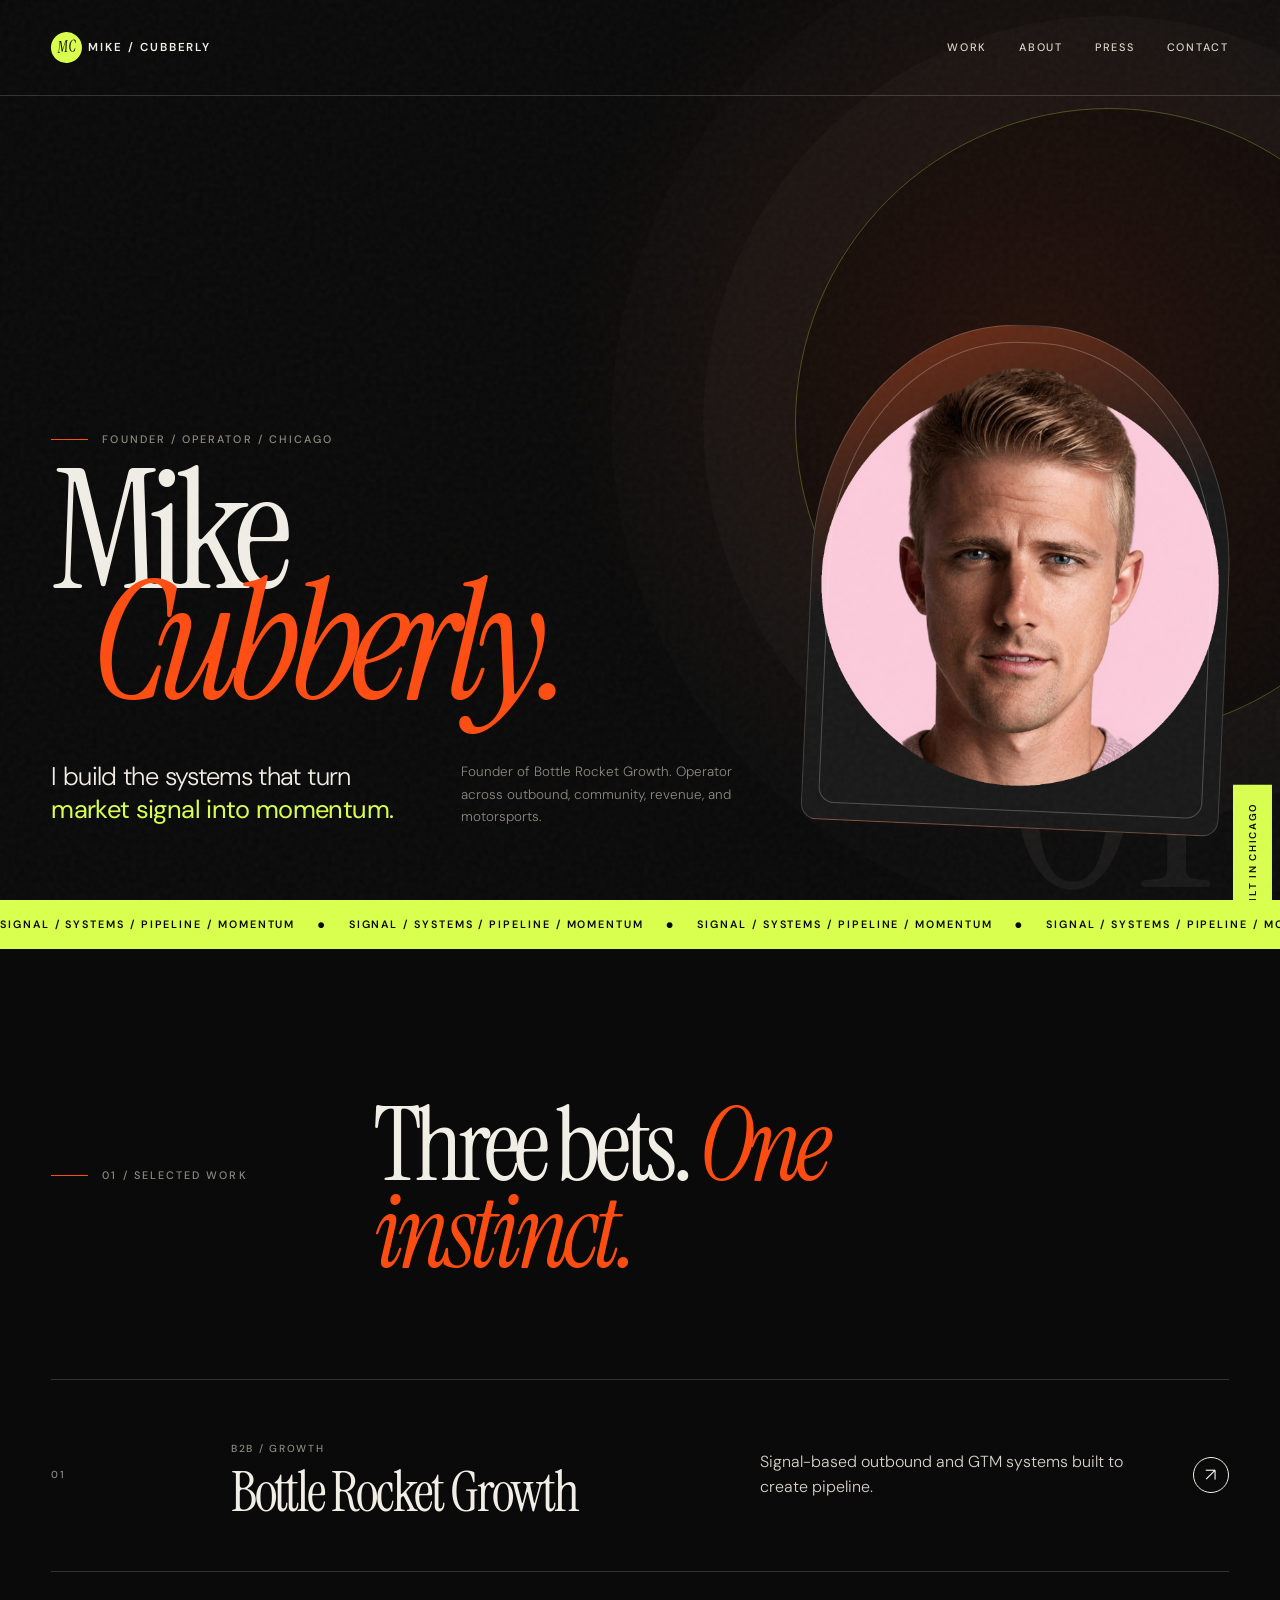
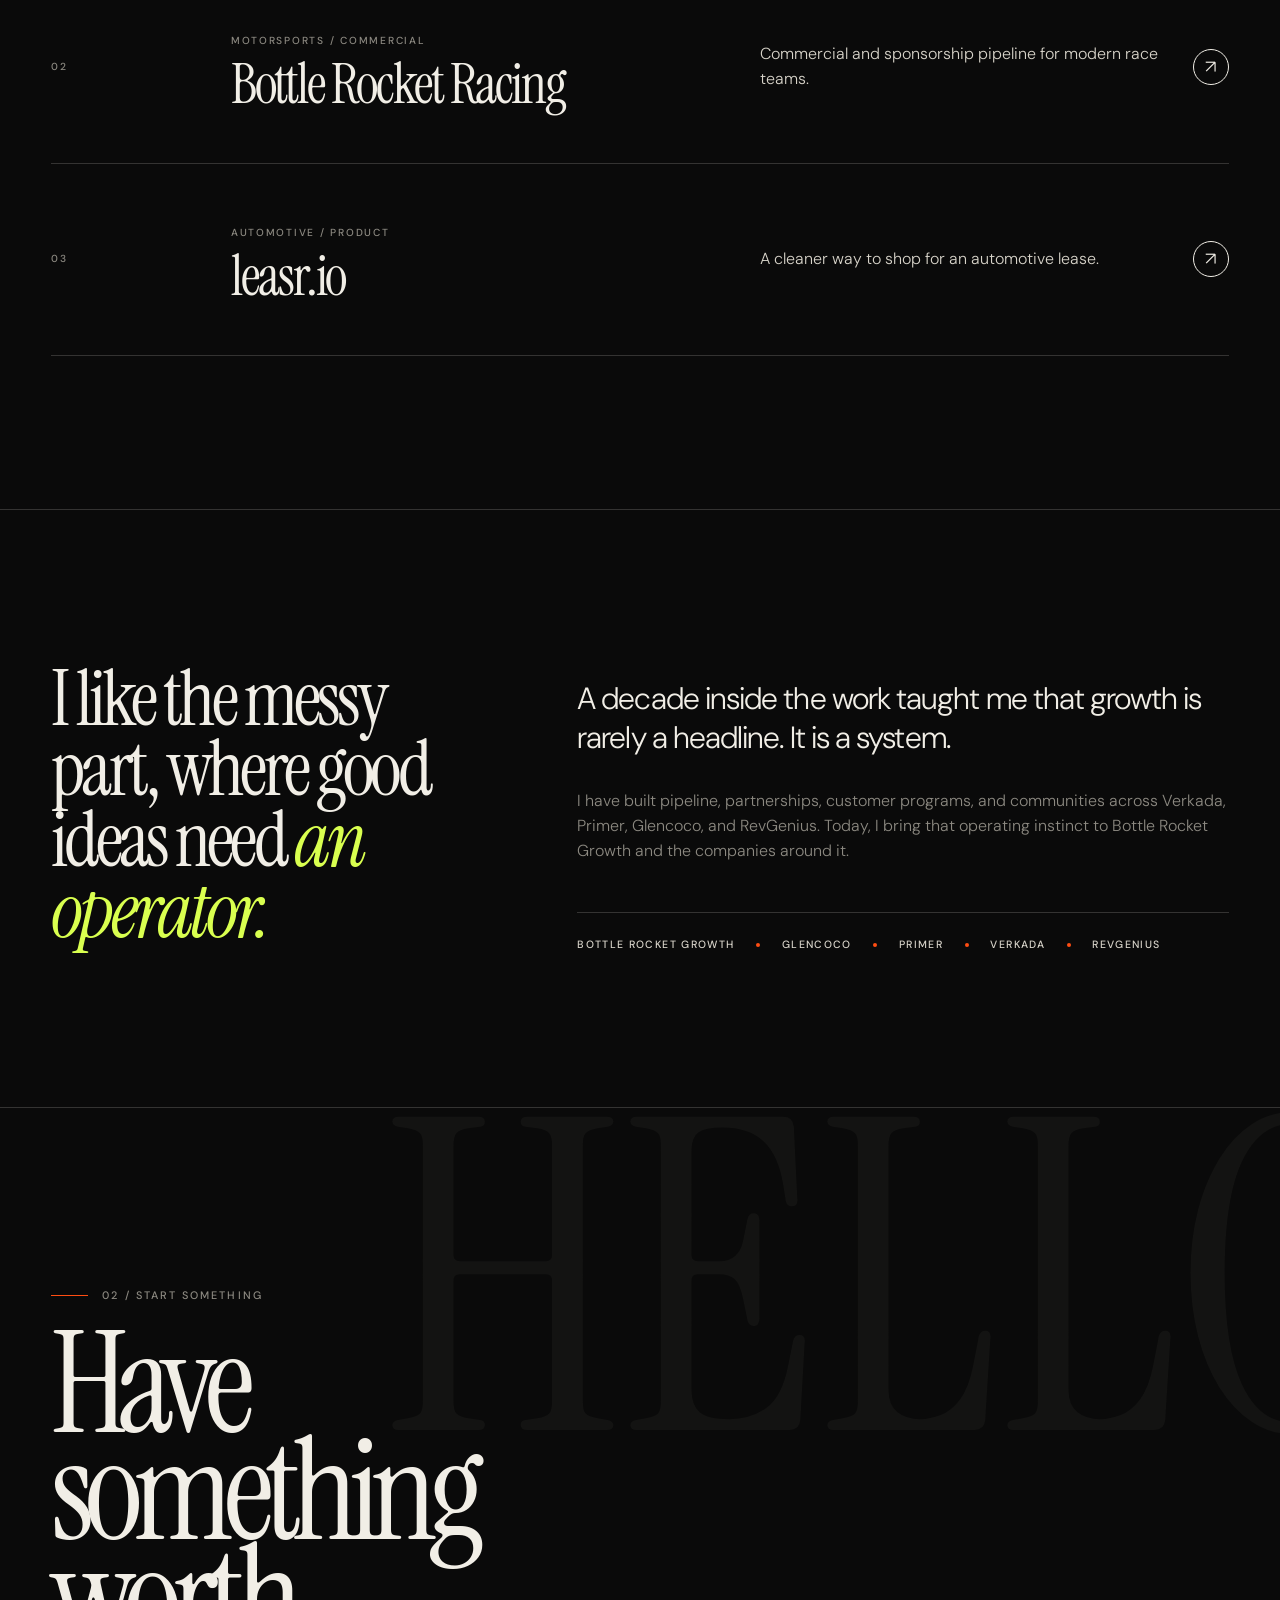
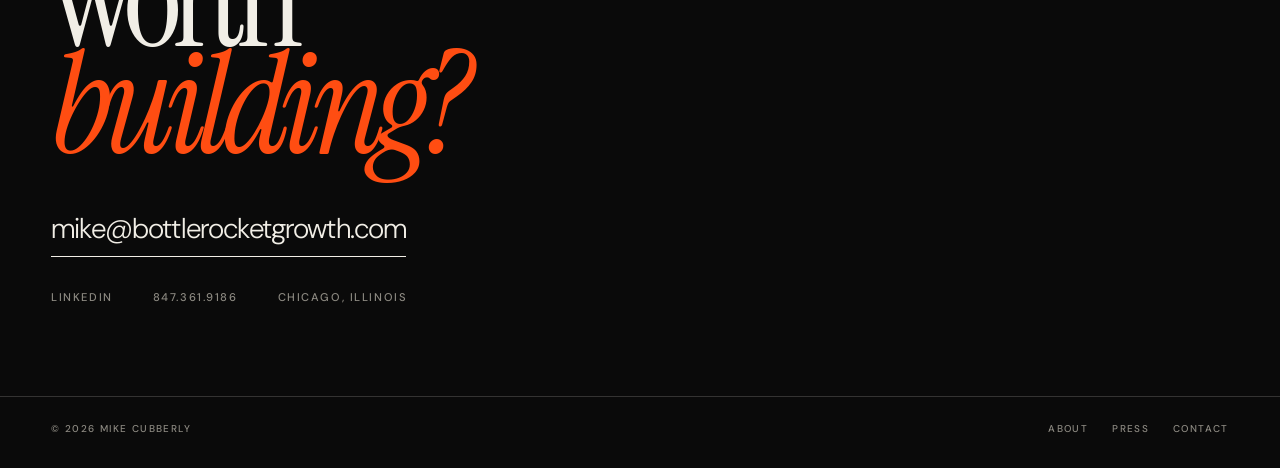
==== index.html @ c1755f26 "Use preferred cleaned headshot preview" ====
<!DOCTYPE html>
<html lang="en-US">
<head>
  <meta charset="UTF-8">
  <meta name="viewport" content="width=device-width, initial-scale=1.0">
  <title>Mike Cubberly | Founder, Operator, GTM Builder</title>
  <meta name="description" content="Mike Cubberly is a Chicago-based founder and GTM operator building Bottle Rocket Growth, Bottle Rocket Racing, and the systems that turn market signal into momentum.">
  <meta name="author" content="Mike Cubberly">
  <meta name="robots" content="index, follow, max-image-preview:large">
  <meta name="theme-color" content="#0a0a0a">
  <link rel="canonical" href="https://mikecubberly.com/">
  <meta property="og:type" content="profile">
  <meta property="og:url" content="https://mikecubberly.com/">
  <meta property="og:title" content="Mike Cubberly | Founder, Operator, GTM Builder">
  <meta property="og:description" content="I build the systems that turn market signal into momentum.">
  <meta property="og:image" content="https://mikecubberly.com/mike-cubberly-clean.png?v=3">
  <meta property="og:site_name" content="Mike Cubberly">
  <meta name="twitter:card" content="summary_large_image">
  <meta name="twitter:title" content="Mike Cubberly | Founder, Operator, GTM Builder">
  <meta name="twitter:description" content="I build the systems that turn market signal into momentum.">
  <meta name="twitter:image" content="https://mikecubberly.com/mike-cubberly-clean.png?v=3">
  <link rel="stylesheet" href="/styles.css?v=2">
  <script type="application/ld+json">
  {
    "@context": "https://schema.org",
    "@graph": [
      {
        "@type": "Person",
        "@id": "https://mikecubberly.com/#person",
        "name": "Mike Cubberly",
        "url": "https://mikecubberly.com/",
        "image": "https://mikecubberly.com/mike-cubberly-clean.png?v=3",
        "jobTitle": "Founder and GTM Operator",
        "description": "Chicago-based founder and GTM operator building outbound systems, revenue infrastructure, and companies.",
        "worksFor": [
          {"@type": "Organization", "name": "Bottle Rocket Growth", "url": "https://bottlerocketgrowth.com/"},
          {"@type": "Organization", "name": "Bottle Rocket Racing", "url": "https://bottlerocketracing.com/"}
        ],
        "alumniOf": [
          {"@type": "Organization", "name": "Verkada"},
          {"@type": "Organization", "name": "Primer"},
          {"@type": "Organization", "name": "Glencoco"}
        ],
        "address": {"@type": "PostalAddress", "addressLocality": "Chicago", "addressRegion": "IL", "addressCountry": "US"},
        "email": "mike@bottlerocketgrowth.com",
        "telephone": "+1-847-361-9186",
        "sameAs": [
          "https://www.linkedin.com/in/mikecubberly",
          "https://bottlerocketgrowth.com/",
          "https://bottlerocketracing.com/",
          "https://leasr.io/"
        ]
      },
      {
        "@type": "WebSite",
        "@id": "https://mikecubberly.com/#website",
        "url": "https://mikecubberly.com/",
        "name": "Mike Cubberly",
        "publisher": {"@id": "https://mikecubberly.com/#person"},
        "inLanguage": "en-US"
      }
    ]
  }
  </script>
</head>
<body>
  <header class="site-header">
    <a class="wordmark" href="/" aria-label="Mike Cubberly, home">
      <span class="wordmark-mark">MC</span>
      <span class="wordmark-text">Mike / Cubberly</span>
    </a>
    <nav class="site-nav" aria-label="Main navigation">
      <a href="#work">Work</a>
      <a href="/about.html">About</a>
      <a class="nav-press" href="/press.html">Press</a>
      <a href="#contact">Contact</a>
    </nav>
  </header>

  <main>
    <section class="hero" aria-labelledby="hero-title">
      <div class="hero-copy">
        <p class="hero-kicker">Founder / Operator / Chicago</p>
        <h1 id="hero-title">
          <span>Mike</span>
          <span class="hero-last">Cubberly.</span>
        </h1>
        <div class="hero-deck">
          <p class="hero-statement">I build the systems that turn <strong>market signal into momentum.</strong></p>
          <p class="hero-note">Founder of Bottle Rocket Growth. Operator across outbound, community, revenue, and motorsports.</p>
        </div>
      </div>

      <div class="hero-visual" role="img" aria-label="Portrait of Mike Cubberly">
        <div class="portrait-frame">
          <img src="/mike-cubberly-clean.png?v=3" alt="Mike Cubberly" width="1254" height="1254">
        </div>
        <p class="portrait-caption">Built in Chicago</p>
        <span class="hero-index" aria-hidden="true">01</span>
      </div>
    </section>

    <div class="ticker" aria-hidden="true">
      <div class="ticker-track">
        <span>Signal / Systems / Pipeline / Momentum</span>
        <span>Signal / Systems / Pipeline / Momentum</span>
        <span>Signal / Systems / Pipeline / Momentum</span>
        <span>Signal / Systems / Pipeline / Momentum</span>
      </div>
    </div>

    <section class="section" id="work" aria-labelledby="work-title">
      <div class="shell">
        <div class="section-heading" data-reveal>
          <p class="section-kicker">01 / Selected work</p>
          <h2 id="work-title">Three bets. <em>One instinct.</em></h2>
        </div>

        <div class="project-list">
          <a class="project" href="https://bottlerocketgrowth.com" target="_blank" rel="noopener" data-reveal>
            <span class="project-number">01</span>
            <div>
              <p class="project-tag">B2B / Growth</p>
              <h3 class="project-name">Bottle Rocket Growth</h3>
            </div>
            <p class="project-description">Signal-based outbound and GTM systems built to create pipeline.</p>
            <span class="project-arrow" aria-hidden="true">↗</span>
          </a>

          <a class="project" href="https://bottlerocketracing.com" target="_blank" rel="noopener" data-reveal>
            <span class="project-number">02</span>
            <div>
              <p class="project-tag">Motorsports / Commercial</p>
              <h3 class="project-name">Bottle Rocket Racing</h3>
            </div>
            <p class="project-description">Commercial and sponsorship pipeline for modern race teams.</p>
            <span class="project-arrow" aria-hidden="true">↗</span>
          </a>

          <a class="project" href="https://leasr.io" target="_blank" rel="noopener" data-reveal>
            <span class="project-number">03</span>
            <div>
              <p class="project-tag">Automotive / Product</p>
              <h3 class="project-name">leasr.io</h3>
            </div>
            <p class="project-description">A cleaner way to shop for an automotive lease.</p>
            <span class="project-arrow" aria-hidden="true">↗</span>
          </a>
        </div>
      </div>
    </section>

    <section class="section" aria-labelledby="about-title">
      <div class="shell about-grid">
        <h2 class="about-quote" id="about-title" data-reveal>I like the messy part, where good ideas need <em>an operator.</em></h2>
        <div class="about-copy" data-reveal>
          <p class="lead">A decade inside the work taught me that growth is rarely a headline. It is a system.</p>
          <p>I have built pipeline, partnerships, customer programs, and communities across Verkada, Primer, Glencoco, and RevGenius. Today, I bring that operating instinct to Bottle Rocket Growth and the companies around it.</p>
          <ul class="career-line">
            <li>Bottle Rocket Growth</li>
            <li>Glencoco</li>
            <li>Primer</li>
            <li>Verkada</li>
            <li>RevGenius</li>
          </ul>
        </div>
      </div>
    </section>

    <section class="contact-section" id="contact" aria-labelledby="contact-title">
      <div class="shell" data-reveal>
        <p class="section-kicker">02 / Start something</p>
        <h2 class="contact-heading" id="contact-title">Have something worth <em>building?</em></h2>
        <a class="contact-email" href="mailto:mike@bottlerocketgrowth.com">mike@bottlerocketgrowth.com</a>
        <div class="contact-links">
          <a href="https://www.linkedin.com/in/mikecubberly" target="_blank" rel="me noopener">LinkedIn</a>
          <a href="tel:8473619186">847.361.9186</a>
          <span>Chicago, Illinois</span>
        </div>
      </div>
    </section>
  </main>

  <footer class="site-footer">
    <span>© <span data-year>2026</span> Mike Cubberly</span>
    <div class="footer-links">
      <a href="/about.html">About</a>
      <a href="/press.html">Press</a>
      <a href="/contact.html">Contact</a>
    </div>
  </footer>

  <script src="/site.js" defer></script>
</body>
</html>
---- styles.css ----
@import url('https://fonts.googleapis.com/css2?family=DM+Sans:opsz,wght@9..40,300;9..40,400;9..40,500;9..40,600&family=Instrument+Serif:ital@0;1&display=swap');

:root {
  --ink: #0a0a0a;
  --paper: #f1eee6;
  --paper-soft: #d8d4ca;
  --muted: #8c8981;
  --line: rgba(241, 238, 230, 0.18);
  --flare: #ff4d12;
  --acid: #d9ff4f;
  --serif: "Instrument Serif", Georgia, serif;
  --sans: "DM Sans", Arial, sans-serif;
  --gutter: clamp(1.25rem, 4vw, 4.75rem);
  --ease: cubic-bezier(0.2, 0.8, 0.2, 1);
}

* {
  box-sizing: border-box;
}

html {
  scroll-behavior: smooth;
  background: var(--ink);
}

body {
  margin: 0;
  min-width: 320px;
  overflow-x: hidden;
  color: var(--paper);
  background:
    radial-gradient(circle at 82% 10%, rgba(255, 77, 18, 0.11), transparent 31rem),
    var(--ink);
  font-family: var(--sans);
  font-size: 16px;
  font-weight: 300;
  line-height: 1.55;
  text-rendering: optimizeLegibility;
}

body::before {
  position: fixed;
  inset: 0;
  z-index: 10;
  pointer-events: none;
  content: "";
  opacity: 0.045;
  background-image: url("data:image/svg+xml,%3Csvg viewBox='0 0 180 180' xmlns='http://www.w3.org/2000/svg'%3E%3Cfilter id='n'%3E%3CfeTurbulence type='fractalNoise' baseFrequency='.9' numOctaves='4' stitchTiles='stitch'/%3E%3C/filter%3E%3Crect width='100%25' height='100%25' filter='url(%23n)' opacity='.85'/%3E%3C/svg%3E");
}

::selection {
  color: var(--ink);
  background: var(--acid);
}

a {
  color: inherit;
  text-decoration: none;
}

button,
a {
  -webkit-tap-highlight-color: transparent;
}

:focus-visible {
  outline: 2px solid var(--acid);
  outline-offset: 5px;
}

img {
  display: block;
  max-width: 100%;
}

.shell {
  width: min(100%, 1600px);
  margin: 0 auto;
  padding-inline: var(--gutter);
}

.site-header {
  position: absolute;
  top: 0;
  right: 0;
  left: 0;
  z-index: 20;
  display: flex;
  align-items: center;
  justify-content: space-between;
  min-height: 6rem;
  padding: 0 var(--gutter);
  border-bottom: 1px solid var(--line);
}

.wordmark {
  display: inline-flex;
  gap: 0.35rem;
  align-items: center;
  font-size: 0.72rem;
  font-weight: 600;
  letter-spacing: 0.17em;
  text-transform: uppercase;
}

.wordmark-mark {
  display: grid;
  width: 1.95rem;
  height: 1.95rem;
  place-items: center;
  color: var(--ink);
  background: var(--acid);
  border-radius: 50%;
  font-family: var(--serif);
  font-size: 1rem;
  font-style: italic;
  font-weight: 400;
  letter-spacing: -0.03em;
  text-transform: none;
  transform: rotate(-8deg);
}

.site-nav {
  display: flex;
  gap: clamp(1rem, 2.5vw, 2.75rem);
  align-items: center;
  font-size: 0.68rem;
  font-weight: 500;
  letter-spacing: 0.16em;
  text-transform: uppercase;
}

.site-nav a {
  position: relative;
  padding-block: 0.65rem;
  color: var(--paper-soft);
  transition: color 220ms ease;
}

.site-nav a::after {
  position: absolute;
  right: 0;
  bottom: 0.42rem;
  left: 0;
  height: 1px;
  content: "";
  background: var(--acid);
  transform: scaleX(0);
  transform-origin: right;
  transition: transform 240ms var(--ease);
}

.site-nav a:hover,
.site-nav a[aria-current="page"] {
  color: var(--paper);
}

.site-nav a:hover::after,
.site-nav a[aria-current="page"]::after {
  transform: scaleX(1);
  transform-origin: left;
}

.hero {
  position: relative;
  display: grid;
  min-height: 100svh;
  padding: clamp(9rem, 15vh, 12rem) var(--gutter) clamp(3rem, 8vh, 6rem);
  overflow: hidden;
  grid-template-columns: minmax(0, 1.25fr) minmax(18rem, 0.75fr);
  gap: clamp(2rem, 5vw, 7rem);
  align-items: end;
}

.hero::after {
  position: absolute;
  top: 12%;
  right: -9rem;
  width: min(49vw, 46rem);
  aspect-ratio: 1;
  pointer-events: none;
  content: "";
  border: 1px solid rgba(217, 255, 79, 0.28);
  border-radius: 50%;
  box-shadow:
    0 0 0 5.75rem rgba(255, 255, 255, 0.018),
    0 0 0 11.5rem rgba(255, 255, 255, 0.012);
}

.hero-copy,
.hero-visual {
  position: relative;
  z-index: 2;
}

.hero-kicker,
.section-kicker,
.page-kicker {
  display: flex;
  gap: 0.9rem;
  align-items: center;
  margin: 0 0 1.7rem;
  color: var(--muted);
  font-size: 0.68rem;
  font-weight: 500;
  letter-spacing: 0.19em;
  text-transform: uppercase;
}

.hero-kicker::before,
.section-kicker::before,
.page-kicker::before {
  width: 2.3rem;
  height: 1px;
  content: "";
  background: var(--flare);
}

.hero h1 {
  max-width: 8ch;
  margin: 0;
  font-family: var(--serif);
  font-size: clamp(5.6rem, 13vw, 13.4rem);
  font-weight: 400;
  letter-spacing: -0.065em;
  line-height: 0.67;
}

.hero h1 span {
  display: block;
}

.hero h1 .hero-last {
  margin-left: 0.24em;
  color: var(--flare);
  font-style: italic;
}

.hero-deck {
  display: grid;
  max-width: 49rem;
  margin-top: clamp(3rem, 7vh, 5rem);
  grid-template-columns: minmax(13rem, 1fr) minmax(13rem, 0.8fr);
  gap: clamp(1.5rem, 4vw, 4rem);
  align-items: start;
}

.hero-statement {
  margin: 0;
  font-size: clamp(1.25rem, 2vw, 1.8rem);
  font-weight: 300;
  letter-spacing: -0.025em;
  line-height: 1.28;
}

.hero-statement strong {
  color: var(--acid);
  font-weight: 400;
}

.hero-note {
  margin: 0;
  color: var(--muted);
  font-size: 0.84rem;
  line-height: 1.65;
}

.hero-visual {
  display: flex;
  min-height: 30rem;
  align-items: center;
  justify-content: center;
}

.portrait-frame {
  position: relative;
  width: min(100%, 30rem);
  aspect-ratio: 0.83;
  overflow: hidden;
  background:
    linear-gradient(160deg, rgba(255, 77, 18, 0.42), transparent 45%),
    #191919;
  border: 1px solid var(--line);
  border-radius: 48% 48% 1rem 1rem;
  transform: rotate(2.5deg);
}

.portrait-frame::before {
  position: absolute;
  inset: 1rem;
  z-index: 2;
  pointer-events: none;
  content: "";
  border: 1px solid rgba(241, 238, 230, 0.25);
  border-radius: inherit;
}

.portrait-frame img {
  position: absolute;
  top: 13%;
  left: 50%;
  width: 91%;
  height: auto;
  filter: saturate(0.85) contrast(1.06);
  transform: translateX(-50%) rotate(-2.5deg) scale(1.15);
}

.portrait-caption {
  position: absolute;
  right: -2.7rem;
  bottom: 2.75rem;
  z-index: 4;
  display: flex;
  gap: 0.9rem;
  align-items: center;
  margin: 0;
  color: var(--ink);
  background: var(--acid);
  padding: 0.75rem 1.1rem;
  font-size: 0.62rem;
  font-weight: 600;
  letter-spacing: 0.17em;
  text-transform: uppercase;
  transform: rotate(-90deg);
  transform-origin: bottom right;
}

.portrait-caption::before {
  width: 1.8rem;
  height: 1px;
  content: "";
  background: var(--ink);
}

.hero-index {
  position: absolute;
  right: 1rem;
  bottom: -0.36em;
  z-index: -1;
  color: rgba(241, 238, 230, 0.055);
  font-family: var(--serif);
  font-size: clamp(9rem, 23vw, 23rem);
  line-height: 1;
}

.ticker {
  overflow: hidden;
  color: var(--ink);
  background: var(--acid);
  border-block: 1px solid var(--acid);
}

.ticker-track {
  display: flex;
  width: max-content;
  padding-block: 0.8rem;
  animation: ticker 25s linear infinite;
}

.ticker-track span {
  display: inline-flex;
  gap: 1.35rem;
  align-items: center;
  padding-right: 1.35rem;
  font-size: 0.67rem;
  font-weight: 600;
  letter-spacing: 0.18em;
  text-transform: uppercase;
}

.ticker-track span::after {
  content: "●";
  font-size: 0.85rem;
}

@keyframes ticker {
  to {
    transform: translateX(-50%);
  }
}

.section {
  position: relative;
  padding: clamp(6rem, 12vw, 12rem) 0;
  border-bottom: 1px solid var(--line);
}

.section-heading {
  display: grid;
  margin-bottom: clamp(4rem, 8vw, 8rem);
  grid-template-columns: minmax(9rem, 0.34fr) minmax(0, 1fr);
  gap: 2rem;
}

.section-heading h2 {
  max-width: 11ch;
  margin: 0;
  font-family: var(--serif);
  font-size: clamp(3.8rem, 8vw, 8.5rem);
  font-weight: 400;
  letter-spacing: -0.055em;
  line-height: 0.85;
}

.section-heading h2 em {
  color: var(--flare);
  font-weight: 400;
}

.project-list {
  border-top: 1px solid var(--line);
}

.project {
  position: relative;
  display: grid;
  padding: clamp(2.1rem, 4vw, 3.8rem) 0;
  overflow: hidden;
  border-bottom: 1px solid var(--line);
  grid-template-columns: minmax(4rem, 0.16fr) minmax(13rem, 0.52fr) minmax(12rem, 0.42fr) 2.25rem;
  gap: 1.5rem;
  align-items: center;
  transition: padding 320ms var(--ease), color 250ms ease;
}

.project::before {
  position: absolute;
  inset: 0;
  z-index: -1;
  content: "";
  background: var(--paper);
  transform: translateX(-101%);
  transition: transform 430ms var(--ease);
}

.project:hover {
  color: var(--ink);
  padding-inline: 1.4rem;
}

.project:hover::before {
  transform: translateX(0);
}

.project-number,
.project-tag {
  color: var(--muted);
  font-size: 0.64rem;
  font-weight: 500;
  letter-spacing: 0.17em;
  text-transform: uppercase;
}

.project-name {
  margin: 0;
  font-family: var(--serif);
  font-size: clamp(2rem, 4.3vw, 4.75rem);
  font-weight: 400;
  letter-spacing: -0.04em;
  line-height: 0.95;
}

.project-description {
  max-width: 27rem;
  margin: 0;
  color: var(--paper-soft);
  font-size: clamp(0.92rem, 1.25vw, 1.05rem);
}

.project:hover .project-description,
.project:hover .project-number,
.project:hover .project-tag {
  color: #4d4a44;
}

.project-arrow {
  display: grid;
  width: 2.25rem;
  height: 2.25rem;
  place-items: center;
  border: 1px solid currentColor;
  border-radius: 50%;
  font-size: 1.15rem;
  transition: transform 260ms var(--ease), background 260ms ease;
}

.project:hover .project-arrow {
  color: var(--paper);
  background: var(--flare);
  border-color: var(--flare);
  transform: rotate(-45deg);
}

.about-grid {
  display: grid;
  grid-template-columns: minmax(16rem, 0.65fr) minmax(18rem, 1fr);
  gap: clamp(3rem, 8vw, 10rem);
  align-items: start;
}

.about-quote {
  margin: 0;
  font-family: var(--serif);
  font-size: clamp(3rem, 6vw, 6.4rem);
  font-weight: 400;
  letter-spacing: -0.05em;
  line-height: 0.92;
}

.about-quote em {
  color: var(--acid);
}

.about-copy {
  max-width: 42rem;
  padding-top: 1rem;
}

.about-copy .lead {
  margin: 0 0 2rem;
  color: var(--paper);
  font-size: clamp(1.4rem, 2.4vw, 2.2rem);
  letter-spacing: -0.03em;
  line-height: 1.26;
}

.about-copy p {
  color: var(--muted);
}

.career-line {
  display: flex;
  flex-wrap: wrap;
  gap: 0.8rem 1.35rem;
  align-items: center;
  margin: 3rem 0 0;
  padding-top: 1.5rem;
  padding-left: 0;
  border-top: 1px solid var(--line);
  color: var(--paper-soft);
  font-size: 0.66rem;
  font-weight: 500;
  letter-spacing: 0.13em;
  list-style: none;
  text-transform: uppercase;
}

.career-line li:not(:last-child)::after {
  display: inline-block;
  width: 4px;
  height: 4px;
  margin-left: 1.35rem;
  content: "";
  vertical-align: middle;
  background: var(--flare);
  border-radius: 50%;
}

.contact-section {
  position: relative;
  padding: clamp(7rem, 14vw, 14rem) 0 clamp(4rem, 7vw, 7rem);
  overflow: hidden;
}

.contact-section::before {
  position: absolute;
  top: 0;
  right: -10%;
  color: rgba(241, 238, 230, 0.035);
  content: "HELLO";
  font-family: var(--serif);
  font-size: clamp(13rem, 34vw, 35rem);
  line-height: 0.8;
  pointer-events: none;
}

.contact-section .shell {
  position: relative;
  z-index: 1;
}

.contact-heading {
  max-width: 9ch;
  margin: 0 0 3rem;
  font-family: var(--serif);
  font-size: clamp(4.8rem, 11vw, 12rem);
  font-weight: 400;
  letter-spacing: -0.065em;
  line-height: 0.76;
}

.contact-heading em {
  color: var(--flare);
}

.contact-email {
  display: inline-block;
  padding-bottom: 0.35rem;
  border-bottom: 1px solid var(--paper);
  font-size: clamp(1.1rem, 2.2vw, 2rem);
  letter-spacing: -0.03em;
  transition: color 220ms ease, border-color 220ms ease;
}

.contact-email:hover {
  color: var(--acid);
  border-color: var(--acid);
}

.contact-links {
  display: flex;
  gap: 1.5rem 2.5rem;
  flex-wrap: wrap;
  margin-top: 2rem;
  color: var(--muted);
  font-size: 0.7rem;
  font-weight: 500;
  letter-spacing: 0.14em;
  text-transform: uppercase;
}

.contact-links a:hover {
  color: var(--paper);
}

.site-footer {
  display: flex;
  justify-content: space-between;
  padding: 1.5rem var(--gutter) 2rem;
  color: var(--muted);
  border-top: 1px solid var(--line);
  font-size: 0.62rem;
  font-weight: 500;
  letter-spacing: 0.14em;
  text-transform: uppercase;
}

.footer-links {
  display: flex;
  gap: 1.5rem;
}

.footer-links a:hover {
  color: var(--paper);
}

.page-hero {
  display: grid;
  min-height: 70svh;
  padding: clamp(10rem, 18vh, 14rem) var(--gutter) clamp(4rem, 8vh, 7rem);
  border-bottom: 1px solid var(--line);
  grid-template-columns: minmax(0, 1fr) minmax(14rem, 0.36fr);
  gap: clamp(3rem, 8vw, 9rem);
  align-items: end;
}

.page-hero h1 {
  max-width: 9ch;
  margin: 0;
  font-family: var(--serif);
  font-size: clamp(5.4rem, 12vw, 12rem);
  font-weight: 400;
  letter-spacing: -0.065em;
  line-height: 0.77;
}

.page-hero h1 em {
  display: block;
  color: var(--flare);
}

.page-intro {
  max-width: 28rem;
  margin: 0;
  color: var(--paper-soft);
  font-size: clamp(1.1rem, 1.8vw, 1.45rem);
  letter-spacing: -0.02em;
  line-height: 1.4;
}

.content-section {
  padding: clamp(5rem, 10vw, 10rem) 0;
  border-bottom: 1px solid var(--line);
}

.content-grid {
  display: grid;
  grid-template-columns: minmax(9rem, 0.32fr) minmax(0, 1fr);
  gap: clamp(2rem, 7vw, 8rem);
}

.content-label {
  color: var(--muted);
  font-size: 0.66rem;
  font-weight: 500;
  letter-spacing: 0.17em;
  text-transform: uppercase;
}

.content-body {
  max-width: 50rem;
}

.content-body h2 {
  margin: 0 0 2rem;
  font-family: var(--serif);
  font-size: clamp(2.8rem, 5.5vw, 5.5rem);
  font-weight: 400;
  letter-spacing: -0.05em;
  line-height: 0.92;
}

.content-body p {
  margin: 0 0 1.5rem;
  color: var(--paper-soft);
  font-size: clamp(1rem, 1.5vw, 1.2rem);
}

.content-body .big-copy {
  color: var(--paper);
  font-family: var(--serif);
  font-size: clamp(2rem, 4vw, 3.8rem);
  letter-spacing: -0.04em;
  line-height: 1.02;
}

.text-link {
  color: var(--paper);
  border-bottom: 1px solid var(--flare);
}

.text-link:hover {
  color: var(--acid);
  border-color: var(--acid);
}

.fact-list {
  border-top: 1px solid var(--line);
}

.fact {
  display: grid;
  padding: 1.35rem 0;
  border-bottom: 1px solid var(--line);
  grid-template-columns: minmax(8rem, 0.35fr) minmax(0, 1fr);
  gap: 2rem;
}

.fact dt {
  color: var(--muted);
  font-size: 0.64rem;
  font-weight: 500;
  letter-spacing: 0.15em;
  text-transform: uppercase;
}

.fact dd {
  margin: 0;
  color: var(--paper);
  font-size: clamp(1rem, 1.5vw, 1.2rem);
}

.contact-options {
  border-top: 1px solid var(--line);
}

.contact-option {
  display: grid;
  padding: clamp(1.75rem, 3vw, 2.7rem) 0;
  border-bottom: 1px solid var(--line);
  grid-template-columns: minmax(8rem, 0.35fr) minmax(0, 1fr) 2rem;
  gap: 2rem;
  align-items: center;
  transition: color 220ms ease, padding 280ms var(--ease);
}

.contact-option span:first-child {
  color: var(--muted);
  font-size: 0.64rem;
  font-weight: 500;
  letter-spacing: 0.15em;
  text-transform: uppercase;
}

.contact-option strong {
  font-family: var(--serif);
  font-size: clamp(1.7rem, 3.5vw, 3.5rem);
  font-weight: 400;
  letter-spacing: -0.04em;
}

.contact-option:hover {
  color: var(--acid);
  padding-inline: 0.75rem;
}

.contact-option:hover span:first-child {
  color: var(--paper);
}

.js [data-reveal] {
  opacity: 0;
  transform: translateY(2.5rem);
  transition: opacity 800ms var(--ease), transform 900ms var(--ease);
}

.js [data-reveal].is-visible {
  opacity: 1;
  transform: translateY(0);
}

@media (max-width: 900px) {
  .hero {
    min-height: auto;
    padding-top: 10rem;
    grid-template-columns: 1fr;
  }

  .hero-copy {
    max-width: 52rem;
  }

  .hero h1 {
    font-size: clamp(6rem, 22vw, 10rem);
  }

  .hero-visual {
    min-height: 26rem;
  }

  .portrait-frame {
    width: min(75vw, 27rem);
  }

  .hero::after {
    top: auto;
    right: -30%;
    bottom: 0;
    width: 75vw;
  }

  .section-heading,
  .about-grid,
  .page-hero,
  .content-grid {
    grid-template-columns: 1fr;
  }

  .project {
    grid-template-columns: 3rem minmax(0, 1fr) 2.25rem;
  }

  .project-description,
  .project-tag {
    grid-column: 2 / 3;
  }

  .project-arrow {
    grid-row: 1;
    grid-column: 3;
  }

  .page-hero {
    min-height: 65svh;
  }
}

@media (max-width: 620px) {
  .site-header {
    min-height: 5rem;
  }

  .wordmark-text {
    display: none;
  }

  .site-nav {
    gap: 1rem;
    letter-spacing: 0.11em;
  }

  .site-nav .nav-press {
    display: none;
  }

  .hero {
    padding-top: 8.5rem;
  }

  .hero h1 {
    font-size: clamp(5rem, 26vw, 7.8rem);
    line-height: 0.71;
  }

  .hero h1 .hero-last {
    margin-left: 0;
  }

  .hero-deck {
    grid-template-columns: 1fr;
    margin-top: 2.75rem;
  }

  .hero-note {
    max-width: 25rem;
  }

  .hero-visual {
    min-height: 22rem;
  }

  .portrait-caption {
    right: -2.25rem;
  }

  .section-heading {
    margin-bottom: 3.5rem;
  }

  .project {
    grid-template-columns: 2.2rem minmax(0, 1fr) 2rem;
    gap: 0.8rem;
  }

  .project:hover {
    padding-inline: 0.5rem;
  }

  .project-name {
    font-size: 2.2rem;
  }

  .career-line li::after {
    display: none !important;
  }

  .career-line {
    display: grid;
    grid-template-columns: 1fr 1fr;
  }

  .site-footer {
    gap: 1rem;
    align-items: flex-start;
    flex-direction: column;
  }

  .page-hero h1 {
    font-size: clamp(4.7rem, 23vw, 7.5rem);
  }

  .fact,
  .contact-option {
    grid-template-columns: 1fr;
    gap: 0.55rem;
  }

  .contact-option strong {
    overflow-wrap: anywhere;
  }

  .contact-option > span:last-child {
    display: none;
  }
}

@media (prefers-reduced-motion: reduce) {
  html {
    scroll-behavior: auto;
  }

  *,
  *::before,
  *::after {
    animation-duration: 0.01ms !important;
    animation-iteration-count: 1 !important;
    transition-duration: 0.01ms !important;
  }

  .js [data-reveal] {
    opacity: 1;
    transform: none;
  }
}
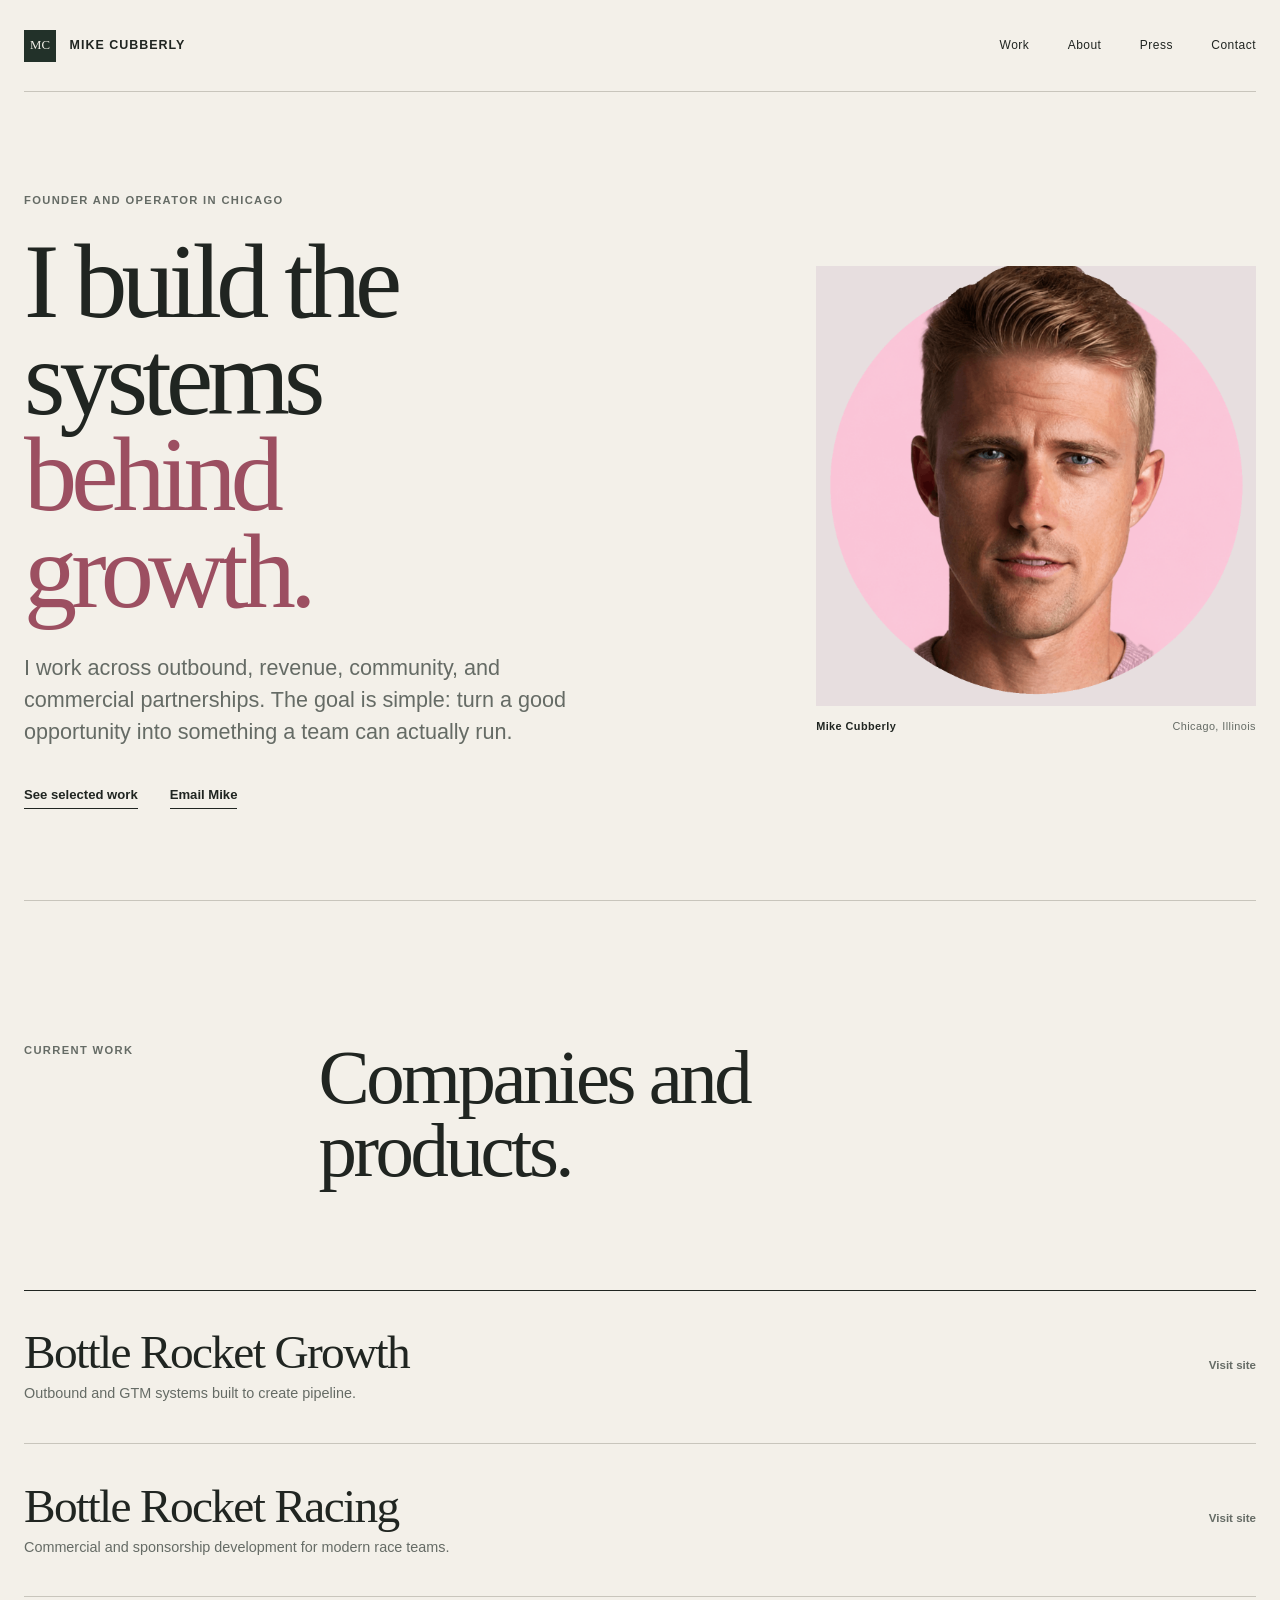
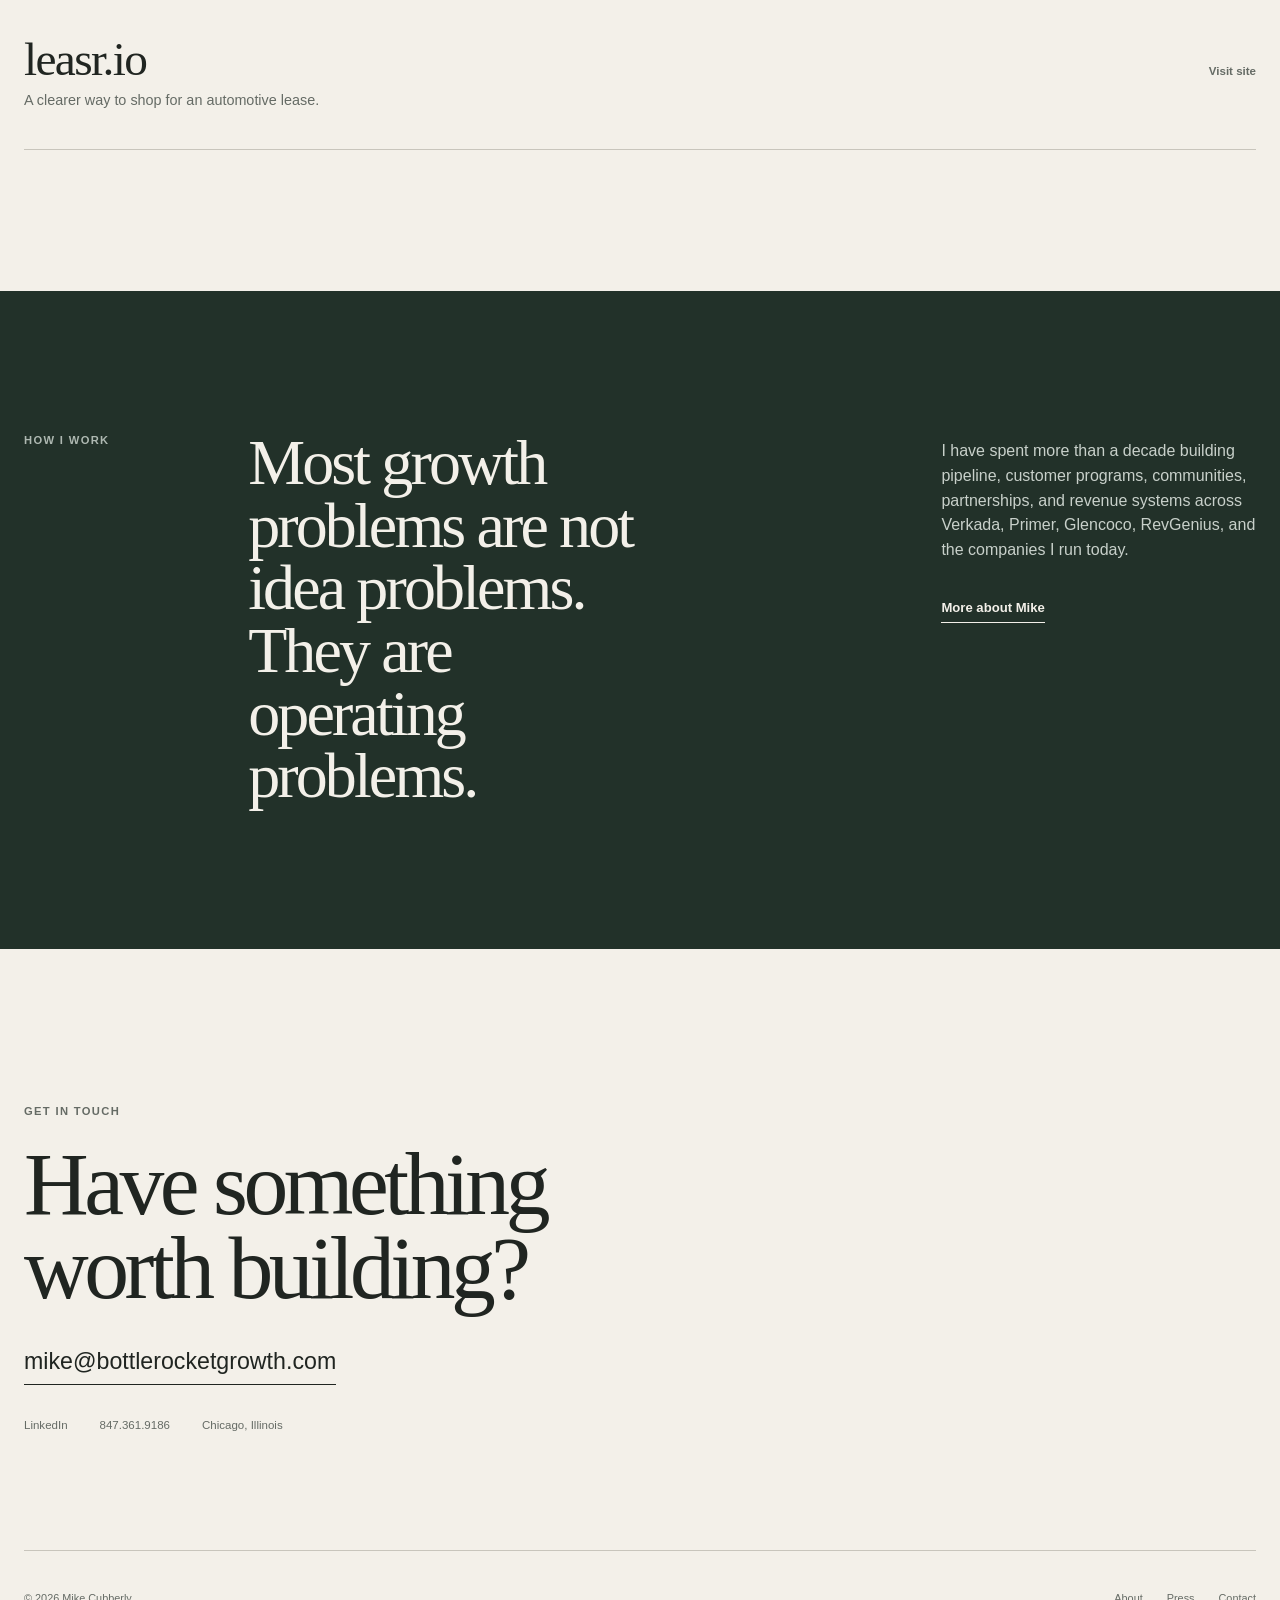
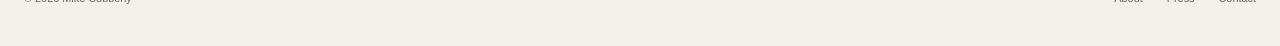
==== commit 89c95a79: "Elevate personal site with restrained editorial design" ====
--- a/index.html
+++ b/index.html
@@ -3,23 +3,23 @@
 <head>
   <meta charset="UTF-8">
   <meta name="viewport" content="width=device-width, initial-scale=1.0">
-  <title>Mike Cubberly | Founder, Operator, GTM Builder</title>
-  <meta name="description" content="Mike Cubberly is a Chicago-based founder and GTM operator building Bottle Rocket Growth, Bottle Rocket Racing, and the systems that turn market signal into momentum.">
+  <title>Mike Cubberly | Founder and GTM Operator</title>
+  <meta name="description" content="Mike Cubberly is a Chicago-based founder and GTM operator building practical systems across outbound, revenue, community, and motorsports.">
   <meta name="author" content="Mike Cubberly">
   <meta name="robots" content="index, follow, max-image-preview:large">
-  <meta name="theme-color" content="#0a0a0a">
+  <meta name="theme-color" content="#f3f0e9">
   <link rel="canonical" href="https://mikecubberly.com/">
   <meta property="og:type" content="profile">
   <meta property="og:url" content="https://mikecubberly.com/">
-  <meta property="og:title" content="Mike Cubberly | Founder, Operator, GTM Builder">
-  <meta property="og:description" content="I build the systems that turn market signal into momentum.">
+  <meta property="og:title" content="Mike Cubberly | Founder and GTM Operator">
+  <meta property="og:description" content="I build the systems behind growth.">
   <meta property="og:image" content="https://mikecubberly.com/mike-cubberly-clean.png?v=3">
   <meta property="og:site_name" content="Mike Cubberly">
   <meta name="twitter:card" content="summary_large_image">
-  <meta name="twitter:title" content="Mike Cubberly | Founder, Operator, GTM Builder">
-  <meta name="twitter:description" content="I build the systems that turn market signal into momentum.">
+  <meta name="twitter:title" content="Mike Cubberly | Founder and GTM Operator">
+  <meta name="twitter:description" content="I build the systems behind growth.">
   <meta name="twitter:image" content="https://mikecubberly.com/mike-cubberly-clean.png?v=3">
-  <link rel="stylesheet" href="/styles.css?v=2">
+  <link rel="stylesheet" href="/styles.css?v=4">
   <script type="application/ld+json">
   {
     "@context": "https://schema.org",
@@ -66,117 +66,88 @@
 <body>
   <header class="site-header">
     <a class="wordmark" href="/" aria-label="Mike Cubberly, home">
-      <span class="wordmark-mark">MC</span>
-      <span class="wordmark-text">Mike / Cubberly</span>
+      <span class="wordmark-mark" aria-hidden="true">MC</span>
+      <span>Mike Cubberly</span>
     </a>
     <nav class="site-nav" aria-label="Main navigation">
       <a href="#work">Work</a>
       <a href="/about.html">About</a>
-      <a class="nav-press" href="/press.html">Press</a>
+      <a href="/press.html">Press</a>
       <a href="#contact">Contact</a>
     </nav>
   </header>
 
   <main>
-    <section class="hero" aria-labelledby="hero-title">
+    <section class="home-hero" aria-labelledby="hero-title">
       <div class="hero-copy">
-        <p class="hero-kicker">Founder / Operator / Chicago</p>
-        <h1 id="hero-title">
-          <span>Mike</span>
-          <span class="hero-last">Cubberly.</span>
-        </h1>
-        <div class="hero-deck">
-          <p class="hero-statement">I build the systems that turn <strong>market signal into momentum.</strong></p>
-          <p class="hero-note">Founder of Bottle Rocket Growth. Operator across outbound, community, revenue, and motorsports.</p>
-        </div>
+        <p class="eyebrow">Founder and operator in Chicago</p>
+        <h1 id="hero-title">I build the systems <span>behind growth.</span></h1>
+        <p class="hero-intro">I work across outbound, revenue, community, and commercial partnerships. The goal is simple: turn a good opportunity into something a team can actually run.</p>
+        <nav class="text-links" aria-label="Quick links">
+          <a href="#work">See selected work</a>
+          <a href="mailto:mike@bottlerocketgrowth.com">Email Mike</a>
+        </nav>
       </div>
 
-      <div class="hero-visual" role="img" aria-label="Portrait of Mike Cubberly">
-        <div class="portrait-frame">
+      <figure class="portrait">
+        <div class="portrait-image">
           <img src="/mike-cubberly-clean.png?v=3" alt="Mike Cubberly" width="1254" height="1254">
         </div>
-        <p class="portrait-caption">Built in Chicago</p>
-        <span class="hero-index" aria-hidden="true">01</span>
+        <figcaption>
+          <span>Mike Cubberly</span>
+          <span>Chicago, Illinois</span>
+        </figcaption>
+      </figure>
+    </section>
+
+    <section class="home-section" id="work" aria-labelledby="work-title">
+      <header class="section-intro">
+        <p class="eyebrow">Current work</p>
+        <h2 id="work-title">Companies and products.</h2>
+      </header>
+
+      <div class="work-index">
+        <a class="work-row" href="https://bottlerocketgrowth.com" target="_blank" rel="noopener">
+          <div>
+            <h3>Bottle Rocket Growth</h3>
+            <p>Outbound and GTM systems built to create pipeline.</p>
+          </div>
+          <span>Visit site</span>
+        </a>
+        <a class="work-row" href="https://bottlerocketracing.com" target="_blank" rel="noopener">
+          <div>
+            <h3>Bottle Rocket Racing</h3>
+            <p>Commercial and sponsorship development for modern race teams.</p>
+          </div>
+          <span>Visit site</span>
+        </a>
+        <a class="work-row" href="https://leasr.io" target="_blank" rel="noopener">
+          <div>
+            <h3>leasr.io</h3>
+            <p>A clearer way to shop for an automotive lease.</p>
+          </div>
+          <span>Visit site</span>
+        </a>
       </div>
     </section>
 
-    <div class="ticker" aria-hidden="true">
-      <div class="ticker-track">
-        <span>Signal / Systems / Pipeline / Momentum</span>
-        <span>Signal / Systems / Pipeline / Momentum</span>
-        <span>Signal / Systems / Pipeline / Momentum</span>
-        <span>Signal / Systems / Pipeline / Momentum</span>
-      </div>
-    </div>
-
-    <section class="section" id="work" aria-labelledby="work-title">
-      <div class="shell">
-        <div class="section-heading" data-reveal>
-          <p class="section-kicker">01 / Selected work</p>
-          <h2 id="work-title">Three bets. <em>One instinct.</em></h2>
-        </div>
-
-        <div class="project-list">
-          <a class="project" href="https://bottlerocketgrowth.com" target="_blank" rel="noopener" data-reveal>
-            <span class="project-number">01</span>
-            <div>
-              <p class="project-tag">B2B / Growth</p>
-              <h3 class="project-name">Bottle Rocket Growth</h3>
-            </div>
-            <p class="project-description">Signal-based outbound and GTM systems built to create pipeline.</p>
-            <span class="project-arrow" aria-hidden="true">↗</span>
-          </a>
-
-          <a class="project" href="https://bottlerocketracing.com" target="_blank" rel="noopener" data-reveal>
-            <span class="project-number">02</span>
-            <div>
-              <p class="project-tag">Motorsports / Commercial</p>
-              <h3 class="project-name">Bottle Rocket Racing</h3>
-            </div>
-            <p class="project-description">Commercial and sponsorship pipeline for modern race teams.</p>
-            <span class="project-arrow" aria-hidden="true">↗</span>
-          </a>
-
-          <a class="project" href="https://leasr.io" target="_blank" rel="noopener" data-reveal>
-            <span class="project-number">03</span>
-            <div>
-              <p class="project-tag">Automotive / Product</p>
-              <h3 class="project-name">leasr.io</h3>
-            </div>
-            <p class="project-description">A cleaner way to shop for an automotive lease.</p>
-            <span class="project-arrow" aria-hidden="true">↗</span>
-          </a>
-        </div>
+    <section class="profile-note" aria-labelledby="profile-title">
+      <p class="eyebrow">How I work</p>
+      <h2 id="profile-title">Most growth problems are not idea problems. They are operating problems.</h2>
+      <div class="profile-note-copy">
+        <p>I have spent more than a decade building pipeline, customer programs, communities, partnerships, and revenue systems across Verkada, Primer, Glencoco, RevGenius, and the companies I run today.</p>
+        <a class="inline-link" href="/about.html">More about Mike</a>
       </div>
     </section>
 
-    <section class="section" aria-labelledby="about-title">
-      <div class="shell about-grid">
-        <h2 class="about-quote" id="about-title" data-reveal>I like the messy part, where good ideas need <em>an operator.</em></h2>
-        <div class="about-copy" data-reveal>
-          <p class="lead">A decade inside the work taught me that growth is rarely a headline. It is a system.</p>
-          <p>I have built pipeline, partnerships, customer programs, and communities across Verkada, Primer, Glencoco, and RevGenius. Today, I bring that operating instinct to Bottle Rocket Growth and the companies around it.</p>
-          <ul class="career-line">
-            <li>Bottle Rocket Growth</li>
-            <li>Glencoco</li>
-            <li>Primer</li>
-            <li>Verkada</li>
-            <li>RevGenius</li>
-          </ul>
-        </div>
-      </div>
-    </section>
-
-    <section class="contact-section" id="contact" aria-labelledby="contact-title">
-      <div class="shell" data-reveal>
-        <p class="section-kicker">02 / Start something</p>
-        <h2 class="contact-heading" id="contact-title">Have something worth <em>building?</em></h2>
-        <a class="contact-email" href="mailto:mike@bottlerocketgrowth.com">mike@bottlerocketgrowth.com</a>
-        <div class="contact-links">
-          <a href="https://www.linkedin.com/in/mikecubberly" target="_blank" rel="me noopener">LinkedIn</a>
-          <a href="tel:8473619186">847.361.9186</a>
-          <span>Chicago, Illinois</span>
-        </div>
+    <section class="contact-band" id="contact" aria-labelledby="contact-title">
+      <p class="eyebrow">Get in touch</p>
+      <h2 id="contact-title">Have something worth building?</h2>
+      <a class="large-link" href="mailto:mike@bottlerocketgrowth.com">mike@bottlerocketgrowth.com</a>
+      <div class="contact-meta">
+        <a href="https://www.linkedin.com/in/mikecubberly" target="_blank" rel="me noopener">LinkedIn</a>
+        <a href="tel:8473619186">847.361.9186</a>
+        <span>Chicago, Illinois</span>
       </div>
     </section>
   </main>
--- a/styles.css
+++ b/styles.css
@@ -1,17 +1,15 @@
-@import url('https://fonts.googleapis.com/css2?family=DM+Sans:opsz,wght@9..40,300;9..40,400;9..40,500;9..40,600&family=Instrument+Serif:ital@0;1&display=swap');
-
 :root {
-  --ink: #0a0a0a;
-  --paper: #f1eee6;
-  --paper-soft: #d8d4ca;
-  --muted: #8c8981;
-  --line: rgba(241, 238, 230, 0.18);
-  --flare: #ff4d12;
-  --acid: #d9ff4f;
-  --serif: "Instrument Serif", Georgia, serif;
-  --sans: "DM Sans", Arial, sans-serif;
-  --gutter: clamp(1.25rem, 4vw, 4.75rem);
-  --ease: cubic-bezier(0.2, 0.8, 0.2, 1);
+  --paper: #f3f0e9;
+  --paper-deep: #e8e3d9;
+  --ink: #202521;
+  --muted: #656b65;
+  --rule: #c8c5bc;
+  --rose: #edc7d1;
+  --rose-deep: #9c4f61;
+  --forest: #223129;
+  --serif: "Iowan Old Style", "Palatino Linotype", Baskerville, Georgia, serif;
+  --sans: "Helvetica Neue", Helvetica, Arial, sans-serif;
+  --page: min(100% - 3rem, 82rem);
 }
 
 * {
@@ -20,37 +18,24 @@
 
 html {
   scroll-behavior: smooth;
-  background: var(--ink);
+  background: var(--paper);
 }
 
 body {
-  margin: 0;
   min-width: 320px;
-  overflow-x: hidden;
-  color: var(--paper);
-  background:
-    radial-gradient(circle at 82% 10%, rgba(255, 77, 18, 0.11), transparent 31rem),
-    var(--ink);
+  margin: 0;
+  color: var(--ink);
+  background: var(--paper);
   font-family: var(--sans);
   font-size: 16px;
-  font-weight: 300;
   line-height: 1.55;
   text-rendering: optimizeLegibility;
-}
-
-body::before {
-  position: fixed;
-  inset: 0;
-  z-index: 10;
-  pointer-events: none;
-  content: "";
-  opacity: 0.045;
-  background-image: url("data:image/svg+xml,%3Csvg viewBox='0 0 180 180' xmlns='http://www.w3.org/2000/svg'%3E%3Cfilter id='n'%3E%3CfeTurbulence type='fractalNoise' baseFrequency='.9' numOctaves='4' stitchTiles='stitch'/%3E%3C/filter%3E%3Crect width='100%25' height='100%25' filter='url(%23n)' opacity='.85'/%3E%3C/svg%3E");
+  -webkit-font-smoothing: antialiased;
 }
 
 ::selection {
   color: var(--ink);
-  background: var(--acid);
+  background: var(--rose);
 }
 
 a {
@@ -58,581 +43,328 @@
   text-decoration: none;
 }
 
-button,
-a {
-  -webkit-tap-highlight-color: transparent;
-}
-
-:focus-visible {
-  outline: 2px solid var(--acid);
-  outline-offset: 5px;
-}
-
 img {
   display: block;
   max-width: 100%;
 }
 
-.shell {
-  width: min(100%, 1600px);
+:focus-visible {
+  outline: 2px solid var(--rose-deep);
+  outline-offset: 5px;
+}
+
+.site-header {
+  display: flex;
+  width: var(--page);
+  min-height: 5.75rem;
   margin: 0 auto;
-  padding-inline: var(--gutter);
-}
-
-.site-header {
-  position: absolute;
-  top: 0;
-  right: 0;
-  left: 0;
-  z-index: 20;
-  display: flex;
   align-items: center;
   justify-content: space-between;
-  min-height: 6rem;
-  padding: 0 var(--gutter);
-  border-bottom: 1px solid var(--line);
+  border-bottom: 1px solid var(--rule);
 }
 
 .wordmark {
   display: inline-flex;
-  gap: 0.35rem;
+  gap: 0.85rem;
   align-items: center;
+  font-size: 0.78rem;
+  font-weight: 600;
+  letter-spacing: 0.08em;
+  text-transform: uppercase;
+}
+
+.wordmark-mark {
+  display: grid;
+  width: 2rem;
+  height: 2rem;
+  place-items: center;
+  background: var(--forest);
+  color: var(--paper);
+  font-family: var(--serif);
+  font-size: 0.8rem;
+  font-weight: 400;
+  letter-spacing: 0;
+}
+
+.site-nav {
+  display: flex;
+  gap: clamp(1rem, 3vw, 2.5rem);
+  align-items: center;
+  font-size: 0.75rem;
+  letter-spacing: 0.04em;
+}
+
+.site-nav a {
+  padding: 0.4rem 0;
+  border-bottom: 1px solid transparent;
+}
+
+.site-nav a:hover,
+.site-nav a[aria-current="page"] {
+  border-color: var(--ink);
+}
+
+.eyebrow {
+  margin: 0;
+  color: var(--muted);
+  font-size: 0.7rem;
+  font-weight: 600;
+  letter-spacing: 0.12em;
+  text-transform: uppercase;
+}
+
+.home-hero {
+  display: grid;
+  width: var(--page);
+  min-height: calc(100svh - 5.75rem);
+  margin: 0 auto;
+  padding: clamp(5rem, 11vh, 8rem) 0 clamp(5rem, 10vh, 7rem);
+  grid-template-columns: minmax(0, 1.15fr) minmax(20rem, 0.72fr);
+  gap: clamp(3rem, 7vw, 8rem);
+  align-items: center;
+}
+
+.hero-copy h1 {
+  max-width: 10ch;
+  margin: 1.5rem 0 2rem;
+  font-family: var(--serif);
+  font-size: clamp(4.7rem, 8.3vw, 8rem);
+  font-weight: 400;
+  letter-spacing: -0.055em;
+  line-height: 0.91;
+}
+
+.hero-copy h1 span {
+  display: block;
+  color: var(--rose-deep);
+}
+
+.hero-intro {
+  max-width: 35rem;
+  margin: 0;
+  color: var(--muted);
+  font-size: clamp(1.05rem, 1.7vw, 1.35rem);
+  line-height: 1.5;
+}
+
+.text-links {
+  display: flex;
+  gap: 1rem 2rem;
+  flex-wrap: wrap;
+  margin-top: 2.25rem;
+}
+
+.text-links a,
+.inline-link {
+  display: inline-block;
+  padding-bottom: 0.2rem;
+  border-bottom: 1px solid currentColor;
+  font-size: 0.82rem;
+  font-weight: 600;
+}
+
+.text-links a:hover,
+.inline-link:hover {
+  color: var(--rose-deep);
+}
+
+.portrait {
+  width: 100%;
+  max-width: 31rem;
+  margin: 0 0 0 auto;
+}
+
+.portrait-image {
+  aspect-ratio: 1 / 1;
+  overflow: hidden;
+  background: #e7dedf;
+}
+
+.portrait-image img {
+  width: 100%;
+  height: 100%;
+  object-fit: contain;
+  transform: scale(1.025);
+  transform-origin: center bottom;
+}
+
+.portrait figcaption {
+  display: flex;
+  justify-content: space-between;
+  margin-top: 0.8rem;
+  color: var(--muted);
+  font-size: 0.68rem;
+  letter-spacing: 0.04em;
+}
+
+.portrait figcaption span:first-child {
+  color: var(--ink);
+  font-weight: 600;
+}
+
+.home-section {
+  width: var(--page);
+  margin: 0 auto;
+  padding: clamp(6rem, 11vw, 10rem) 0;
+  border-top: 1px solid var(--rule);
+}
+
+.section-intro {
+  display: grid;
+  margin-bottom: clamp(4rem, 8vw, 7rem);
+  grid-template-columns: minmax(9rem, 0.28fr) minmax(0, 1fr);
+  gap: 2rem;
+  align-items: start;
+}
+
+.section-intro h2 {
+  max-width: 12ch;
+  margin: 0;
+  font-family: var(--serif);
+  font-size: clamp(3.1rem, 6vw, 5.8rem);
+  font-weight: 400;
+  letter-spacing: -0.045em;
+  line-height: 0.95;
+}
+
+.work-index {
+  border-top: 1px solid var(--ink);
+}
+
+.work-row {
+  display: grid;
+  padding: clamp(1.75rem, 3vw, 2.5rem) 0;
+  border-bottom: 1px solid var(--rule);
+  grid-template-columns: minmax(0, 1fr) auto;
+  gap: 2rem;
+  align-items: center;
+}
+
+.work-row h3 {
+  margin: 0 0 0.35rem;
+  font-family: var(--serif);
+  font-size: clamp(2rem, 3.7vw, 3.6rem);
+  font-weight: 400;
+  letter-spacing: -0.035em;
+  line-height: 1;
+}
+
+.work-row p {
+  margin: 0;
+  color: var(--muted);
+  font-size: 0.9rem;
+}
+
+.work-row > span {
+  padding-bottom: 0.15rem;
+  border-bottom: 1px solid transparent;
+  color: var(--muted);
   font-size: 0.72rem;
   font-weight: 600;
-  letter-spacing: 0.17em;
-  text-transform: uppercase;
-}
-
-.wordmark-mark {
-  display: grid;
-  width: 1.95rem;
-  height: 1.95rem;
-  place-items: center;
+}
+
+.work-row:hover h3 {
+  color: var(--rose-deep);
+}
+
+.work-row:hover > span {
   color: var(--ink);
-  background: var(--acid);
-  border-radius: 50%;
-  font-family: var(--serif);
-  font-size: 1rem;
-  font-style: italic;
-  font-weight: 400;
-  letter-spacing: -0.03em;
-  text-transform: none;
-  transform: rotate(-8deg);
-}
-
-.site-nav {
+  border-color: var(--ink);
+}
+
+.profile-note {
+  display: grid;
+  padding: clamp(6rem, 11vw, 10rem) max(1.5rem, calc((100% - 82rem) / 2));
+  color: var(--paper);
+  background: var(--forest);
+  grid-template-columns: minmax(9rem, 0.28fr) minmax(0, 1.1fr) minmax(18rem, 0.55fr);
+  gap: clamp(2rem, 5vw, 5rem);
+  align-items: start;
+}
+
+.profile-note .eyebrow {
+  color: #aeb8b1;
+}
+
+.profile-note h2 {
+  max-width: 13ch;
+  margin: 0;
+  font-family: var(--serif);
+  font-size: clamp(2.8rem, 5vw, 5rem);
+  font-weight: 400;
+  letter-spacing: -0.045em;
+  line-height: 0.98;
+}
+
+.profile-note-copy {
+  padding-top: 0.45rem;
+  color: #c8d0ca;
+}
+
+.profile-note-copy p {
+  margin: 0 0 2rem;
+}
+
+.profile-note .inline-link {
+  color: var(--paper);
+}
+
+.profile-note .inline-link:hover {
+  color: var(--rose);
+}
+
+.contact-band {
+  width: var(--page);
+  margin: 0 auto;
+  padding: clamp(6rem, 12vw, 11rem) 0 clamp(5rem, 9vw, 8rem);
+}
+
+.contact-band h2 {
+  max-width: 13ch;
+  margin: 1.4rem 0 2.2rem;
+  font-family: var(--serif);
+  font-size: clamp(3.4rem, 7vw, 7rem);
+  font-weight: 400;
+  letter-spacing: -0.05em;
+  line-height: 0.93;
+}
+
+.large-link {
+  display: inline-block;
+  padding-bottom: 0.25rem;
+  border-bottom: 1px solid var(--ink);
+  font-size: clamp(1rem, 2vw, 1.45rem);
+  font-weight: 500;
+}
+
+.large-link:hover {
+  color: var(--rose-deep);
+  border-color: var(--rose-deep);
+}
+
+.contact-meta {
   display: flex;
-  gap: clamp(1rem, 2.5vw, 2.75rem);
-  align-items: center;
-  font-size: 0.68rem;
-  font-weight: 500;
-  letter-spacing: 0.16em;
-  text-transform: uppercase;
-}
-
-.site-nav a {
-  position: relative;
-  padding-block: 0.65rem;
-  color: var(--paper-soft);
-  transition: color 220ms ease;
-}
-
-.site-nav a::after {
-  position: absolute;
-  right: 0;
-  bottom: 0.42rem;
-  left: 0;
-  height: 1px;
-  content: "";
-  background: var(--acid);
-  transform: scaleX(0);
-  transform-origin: right;
-  transition: transform 240ms var(--ease);
-}
-
-.site-nav a:hover,
-.site-nav a[aria-current="page"] {
-  color: var(--paper);
-}
-
-.site-nav a:hover::after,
-.site-nav a[aria-current="page"]::after {
-  transform: scaleX(1);
-  transform-origin: left;
-}
-
-.hero {
-  position: relative;
-  display: grid;
-  min-height: 100svh;
-  padding: clamp(9rem, 15vh, 12rem) var(--gutter) clamp(3rem, 8vh, 6rem);
-  overflow: hidden;
-  grid-template-columns: minmax(0, 1.25fr) minmax(18rem, 0.75fr);
-  gap: clamp(2rem, 5vw, 7rem);
-  align-items: end;
-}
-
-.hero::after {
-  position: absolute;
-  top: 12%;
-  right: -9rem;
-  width: min(49vw, 46rem);
-  aspect-ratio: 1;
-  pointer-events: none;
-  content: "";
-  border: 1px solid rgba(217, 255, 79, 0.28);
-  border-radius: 50%;
-  box-shadow:
-    0 0 0 5.75rem rgba(255, 255, 255, 0.018),
-    0 0 0 11.5rem rgba(255, 255, 255, 0.012);
-}
-
-.hero-copy,
-.hero-visual {
-  position: relative;
-  z-index: 2;
-}
-
-.hero-kicker,
-.section-kicker,
-.page-kicker {
-  display: flex;
-  gap: 0.9rem;
-  align-items: center;
-  margin: 0 0 1.7rem;
-  color: var(--muted);
-  font-size: 0.68rem;
-  font-weight: 500;
-  letter-spacing: 0.19em;
-  text-transform: uppercase;
-}
-
-.hero-kicker::before,
-.section-kicker::before,
-.page-kicker::before {
-  width: 2.3rem;
-  height: 1px;
-  content: "";
-  background: var(--flare);
-}
-
-.hero h1 {
-  max-width: 8ch;
-  margin: 0;
-  font-family: var(--serif);
-  font-size: clamp(5.6rem, 13vw, 13.4rem);
-  font-weight: 400;
-  letter-spacing: -0.065em;
-  line-height: 0.67;
-}
-
-.hero h1 span {
-  display: block;
-}
-
-.hero h1 .hero-last {
-  margin-left: 0.24em;
-  color: var(--flare);
-  font-style: italic;
-}
-
-.hero-deck {
-  display: grid;
-  max-width: 49rem;
-  margin-top: clamp(3rem, 7vh, 5rem);
-  grid-template-columns: minmax(13rem, 1fr) minmax(13rem, 0.8fr);
-  gap: clamp(1.5rem, 4vw, 4rem);
-  align-items: start;
-}
-
-.hero-statement {
-  margin: 0;
-  font-size: clamp(1.25rem, 2vw, 1.8rem);
-  font-weight: 300;
-  letter-spacing: -0.025em;
-  line-height: 1.28;
-}
-
-.hero-statement strong {
-  color: var(--acid);
-  font-weight: 400;
-}
-
-.hero-note {
-  margin: 0;
-  color: var(--muted);
-  font-size: 0.84rem;
-  line-height: 1.65;
-}
-
-.hero-visual {
-  display: flex;
-  min-height: 30rem;
-  align-items: center;
-  justify-content: center;
-}
-
-.portrait-frame {
-  position: relative;
-  width: min(100%, 30rem);
-  aspect-ratio: 0.83;
-  overflow: hidden;
-  background:
-    linear-gradient(160deg, rgba(255, 77, 18, 0.42), transparent 45%),
-    #191919;
-  border: 1px solid var(--line);
-  border-radius: 48% 48% 1rem 1rem;
-  transform: rotate(2.5deg);
-}
-
-.portrait-frame::before {
-  position: absolute;
-  inset: 1rem;
-  z-index: 2;
-  pointer-events: none;
-  content: "";
-  border: 1px solid rgba(241, 238, 230, 0.25);
-  border-radius: inherit;
-}
-
-.portrait-frame img {
-  position: absolute;
-  top: 13%;
-  left: 50%;
-  width: 91%;
-  height: auto;
-  filter: saturate(0.85) contrast(1.06);
-  transform: translateX(-50%) rotate(-2.5deg) scale(1.15);
-}
-
-.portrait-caption {
-  position: absolute;
-  right: -2.7rem;
-  bottom: 2.75rem;
-  z-index: 4;
-  display: flex;
-  gap: 0.9rem;
-  align-items: center;
-  margin: 0;
-  color: var(--ink);
-  background: var(--acid);
-  padding: 0.75rem 1.1rem;
-  font-size: 0.62rem;
-  font-weight: 600;
-  letter-spacing: 0.17em;
-  text-transform: uppercase;
-  transform: rotate(-90deg);
-  transform-origin: bottom right;
-}
-
-.portrait-caption::before {
-  width: 1.8rem;
-  height: 1px;
-  content: "";
-  background: var(--ink);
-}
-
-.hero-index {
-  position: absolute;
-  right: 1rem;
-  bottom: -0.36em;
-  z-index: -1;
-  color: rgba(241, 238, 230, 0.055);
-  font-family: var(--serif);
-  font-size: clamp(9rem, 23vw, 23rem);
-  line-height: 1;
-}
-
-.ticker {
-  overflow: hidden;
-  color: var(--ink);
-  background: var(--acid);
-  border-block: 1px solid var(--acid);
-}
-
-.ticker-track {
-  display: flex;
-  width: max-content;
-  padding-block: 0.8rem;
-  animation: ticker 25s linear infinite;
-}
-
-.ticker-track span {
-  display: inline-flex;
-  gap: 1.35rem;
-  align-items: center;
-  padding-right: 1.35rem;
-  font-size: 0.67rem;
-  font-weight: 600;
-  letter-spacing: 0.18em;
-  text-transform: uppercase;
-}
-
-.ticker-track span::after {
-  content: "●";
-  font-size: 0.85rem;
-}
-
-@keyframes ticker {
-  to {
-    transform: translateX(-50%);
-  }
-}
-
-.section {
-  position: relative;
-  padding: clamp(6rem, 12vw, 12rem) 0;
-  border-bottom: 1px solid var(--line);
-}
-
-.section-heading {
-  display: grid;
-  margin-bottom: clamp(4rem, 8vw, 8rem);
-  grid-template-columns: minmax(9rem, 0.34fr) minmax(0, 1fr);
-  gap: 2rem;
-}
-
-.section-heading h2 {
-  max-width: 11ch;
-  margin: 0;
-  font-family: var(--serif);
-  font-size: clamp(3.8rem, 8vw, 8.5rem);
-  font-weight: 400;
-  letter-spacing: -0.055em;
-  line-height: 0.85;
-}
-
-.section-heading h2 em {
-  color: var(--flare);
-  font-weight: 400;
-}
-
-.project-list {
-  border-top: 1px solid var(--line);
-}
-
-.project {
-  position: relative;
-  display: grid;
-  padding: clamp(2.1rem, 4vw, 3.8rem) 0;
-  overflow: hidden;
-  border-bottom: 1px solid var(--line);
-  grid-template-columns: minmax(4rem, 0.16fr) minmax(13rem, 0.52fr) minmax(12rem, 0.42fr) 2.25rem;
-  gap: 1.5rem;
-  align-items: center;
-  transition: padding 320ms var(--ease), color 250ms ease;
-}
-
-.project::before {
-  position: absolute;
-  inset: 0;
-  z-index: -1;
-  content: "";
-  background: var(--paper);
-  transform: translateX(-101%);
-  transition: transform 430ms var(--ease);
-}
-
-.project:hover {
-  color: var(--ink);
-  padding-inline: 1.4rem;
-}
-
-.project:hover::before {
-  transform: translateX(0);
-}
-
-.project-number,
-.project-tag {
-  color: var(--muted);
-  font-size: 0.64rem;
-  font-weight: 500;
-  letter-spacing: 0.17em;
-  text-transform: uppercase;
-}
-
-.project-name {
-  margin: 0;
-  font-family: var(--serif);
-  font-size: clamp(2rem, 4.3vw, 4.75rem);
-  font-weight: 400;
-  letter-spacing: -0.04em;
-  line-height: 0.95;
-}
-
-.project-description {
-  max-width: 27rem;
-  margin: 0;
-  color: var(--paper-soft);
-  font-size: clamp(0.92rem, 1.25vw, 1.05rem);
-}
-
-.project:hover .project-description,
-.project:hover .project-number,
-.project:hover .project-tag {
-  color: #4d4a44;
-}
-
-.project-arrow {
-  display: grid;
-  width: 2.25rem;
-  height: 2.25rem;
-  place-items: center;
-  border: 1px solid currentColor;
-  border-radius: 50%;
-  font-size: 1.15rem;
-  transition: transform 260ms var(--ease), background 260ms ease;
-}
-
-.project:hover .project-arrow {
-  color: var(--paper);
-  background: var(--flare);
-  border-color: var(--flare);
-  transform: rotate(-45deg);
-}
-
-.about-grid {
-  display: grid;
-  grid-template-columns: minmax(16rem, 0.65fr) minmax(18rem, 1fr);
-  gap: clamp(3rem, 8vw, 10rem);
-  align-items: start;
-}
-
-.about-quote {
-  margin: 0;
-  font-family: var(--serif);
-  font-size: clamp(3rem, 6vw, 6.4rem);
-  font-weight: 400;
-  letter-spacing: -0.05em;
-  line-height: 0.92;
-}
-
-.about-quote em {
-  color: var(--acid);
-}
-
-.about-copy {
-  max-width: 42rem;
-  padding-top: 1rem;
-}
-
-.about-copy .lead {
-  margin: 0 0 2rem;
-  color: var(--paper);
-  font-size: clamp(1.4rem, 2.4vw, 2.2rem);
-  letter-spacing: -0.03em;
-  line-height: 1.26;
-}
-
-.about-copy p {
-  color: var(--muted);
-}
-
-.career-line {
-  display: flex;
-  flex-wrap: wrap;
-  gap: 0.8rem 1.35rem;
-  align-items: center;
-  margin: 3rem 0 0;
-  padding-top: 1.5rem;
-  padding-left: 0;
-  border-top: 1px solid var(--line);
-  color: var(--paper-soft);
-  font-size: 0.66rem;
-  font-weight: 500;
-  letter-spacing: 0.13em;
-  list-style: none;
-  text-transform: uppercase;
-}
-
-.career-line li:not(:last-child)::after {
-  display: inline-block;
-  width: 4px;
-  height: 4px;
-  margin-left: 1.35rem;
-  content: "";
-  vertical-align: middle;
-  background: var(--flare);
-  border-radius: 50%;
-}
-
-.contact-section {
-  position: relative;
-  padding: clamp(7rem, 14vw, 14rem) 0 clamp(4rem, 7vw, 7rem);
-  overflow: hidden;
-}
-
-.contact-section::before {
-  position: absolute;
-  top: 0;
-  right: -10%;
-  color: rgba(241, 238, 230, 0.035);
-  content: "HELLO";
-  font-family: var(--serif);
-  font-size: clamp(13rem, 34vw, 35rem);
-  line-height: 0.8;
-  pointer-events: none;
-}
-
-.contact-section .shell {
-  position: relative;
-  z-index: 1;
-}
-
-.contact-heading {
-  max-width: 9ch;
-  margin: 0 0 3rem;
-  font-family: var(--serif);
-  font-size: clamp(4.8rem, 11vw, 12rem);
-  font-weight: 400;
-  letter-spacing: -0.065em;
-  line-height: 0.76;
-}
-
-.contact-heading em {
-  color: var(--flare);
-}
-
-.contact-email {
-  display: inline-block;
-  padding-bottom: 0.35rem;
-  border-bottom: 1px solid var(--paper);
-  font-size: clamp(1.1rem, 2.2vw, 2rem);
-  letter-spacing: -0.03em;
-  transition: color 220ms ease, border-color 220ms ease;
-}
-
-.contact-email:hover {
-  color: var(--acid);
-  border-color: var(--acid);
-}
-
-.contact-links {
-  display: flex;
-  gap: 1.5rem 2.5rem;
+  gap: 0.8rem 2rem;
   flex-wrap: wrap;
   margin-top: 2rem;
   color: var(--muted);
-  font-size: 0.7rem;
-  font-weight: 500;
-  letter-spacing: 0.14em;
-  text-transform: uppercase;
-}
-
-.contact-links a:hover {
-  color: var(--paper);
+  font-size: 0.72rem;
+}
+
+.contact-meta a:hover {
+  color: var(--ink);
 }
 
 .site-footer {
   display: flex;
+  width: var(--page);
+  min-height: 6rem;
+  margin: 0 auto;
+  align-items: center;
   justify-content: space-between;
-  padding: 1.5rem var(--gutter) 2rem;
-  color: var(--muted);
-  border-top: 1px solid var(--line);
-  font-size: 0.62rem;
-  font-weight: 500;
-  letter-spacing: 0.14em;
-  text-transform: uppercase;
+  border-top: 1px solid var(--rule);
+  color: var(--muted);
+  font-size: 0.68rem;
 }
 
 .footer-links {
@@ -641,326 +373,346 @@
 }
 
 .footer-links a:hover {
-  color: var(--paper);
-}
-
-.page-hero {
-  display: grid;
-  min-height: 70svh;
-  padding: clamp(10rem, 18vh, 14rem) var(--gutter) clamp(4rem, 8vh, 7rem);
-  border-bottom: 1px solid var(--line);
-  grid-template-columns: minmax(0, 1fr) minmax(14rem, 0.36fr);
+  color: var(--ink);
+}
+
+.inner-hero {
+  display: grid;
+  width: var(--page);
+  min-height: 68svh;
+  margin: 0 auto;
+  padding: clamp(6rem, 13vh, 9rem) 0 clamp(5rem, 10vh, 7rem);
+  border-bottom: 1px solid var(--rule);
+  grid-template-columns: minmax(9rem, 0.25fr) minmax(0, 1fr) minmax(17rem, 0.45fr);
+  gap: clamp(2rem, 5vw, 5rem);
+  align-items: end;
+}
+
+.inner-hero h1 {
+  max-width: 11ch;
+  margin: 0;
+  font-family: var(--serif);
+  font-size: clamp(4rem, 7.5vw, 7.4rem);
+  font-weight: 400;
+  letter-spacing: -0.055em;
+  line-height: 0.92;
+}
+
+.inner-hero > p:last-child {
+  max-width: 28rem;
+  margin: 0;
+  color: var(--muted);
+  font-size: clamp(1rem, 1.6vw, 1.25rem);
+}
+
+.prose-section {
+  display: grid;
+  width: var(--page);
+  margin: 0 auto;
+  padding: clamp(5rem, 9vw, 8rem) 0;
+  border-bottom: 1px solid var(--rule);
+  grid-template-columns: minmax(9rem, 0.25fr) minmax(0, 1fr);
   gap: clamp(3rem, 8vw, 9rem);
-  align-items: end;
-}
-
-.page-hero h1 {
-  max-width: 9ch;
-  margin: 0;
-  font-family: var(--serif);
-  font-size: clamp(5.4rem, 12vw, 12rem);
-  font-weight: 400;
-  letter-spacing: -0.065em;
-  line-height: 0.77;
-}
-
-.page-hero h1 em {
-  display: block;
-  color: var(--flare);
-}
-
-.page-intro {
-  max-width: 28rem;
-  margin: 0;
-  color: var(--paper-soft);
-  font-size: clamp(1.1rem, 1.8vw, 1.45rem);
-  letter-spacing: -0.02em;
-  line-height: 1.4;
-}
-
-.content-section {
-  padding: clamp(5rem, 10vw, 10rem) 0;
-  border-bottom: 1px solid var(--line);
-}
-
-.content-grid {
-  display: grid;
-  grid-template-columns: minmax(9rem, 0.32fr) minmax(0, 1fr);
-  gap: clamp(2rem, 7vw, 8rem);
-}
-
-.content-label {
-  color: var(--muted);
-  font-size: 0.66rem;
-  font-weight: 500;
-  letter-spacing: 0.17em;
+}
+
+.prose-section > h2 {
+  margin: 0;
+  color: var(--muted);
+  font-size: 0.7rem;
+  font-weight: 600;
+  letter-spacing: 0.12em;
   text-transform: uppercase;
 }
 
-.content-body {
-  max-width: 50rem;
-}
-
-.content-body h2 {
-  margin: 0 0 2rem;
-  font-family: var(--serif);
-  font-size: clamp(2.8rem, 5.5vw, 5.5rem);
-  font-weight: 400;
-  letter-spacing: -0.05em;
-  line-height: 0.92;
-}
-
-.content-body p {
+.prose-copy {
+  max-width: 48rem;
+}
+
+.prose-copy p {
   margin: 0 0 1.5rem;
-  color: var(--paper-soft);
-  font-size: clamp(1rem, 1.5vw, 1.2rem);
-}
-
-.content-body .big-copy {
-  color: var(--paper);
-  font-family: var(--serif);
-  font-size: clamp(2rem, 4vw, 3.8rem);
+  color: var(--muted);
+  font-size: clamp(1rem, 1.4vw, 1.18rem);
+}
+
+.prose-copy .lead {
+  margin-bottom: 2rem;
+  color: var(--ink);
+  font-family: var(--serif);
+  font-size: clamp(2.2rem, 4.3vw, 4rem);
   letter-spacing: -0.04em;
   line-height: 1.02;
 }
 
-.text-link {
-  color: var(--paper);
-  border-bottom: 1px solid var(--flare);
-}
-
-.text-link:hover {
-  color: var(--acid);
-  border-color: var(--acid);
-}
-
-.fact-list {
-  border-top: 1px solid var(--line);
-}
-
-.fact {
+.prose-copy a {
+  color: var(--ink);
+  border-bottom: 1px solid var(--rose-deep);
+}
+
+.prose-copy a:hover {
+  color: var(--rose-deep);
+}
+
+.plain-facts {
+  margin: 0;
+  border-top: 1px solid var(--ink);
+}
+
+.plain-facts > div {
   display: grid;
   padding: 1.35rem 0;
-  border-bottom: 1px solid var(--line);
+  border-bottom: 1px solid var(--rule);
   grid-template-columns: minmax(8rem, 0.35fr) minmax(0, 1fr);
   gap: 2rem;
 }
 
-.fact dt {
-  color: var(--muted);
-  font-size: 0.64rem;
-  font-weight: 500;
-  letter-spacing: 0.15em;
-  text-transform: uppercase;
-}
-
-.fact dd {
-  margin: 0;
-  color: var(--paper);
-  font-size: clamp(1rem, 1.5vw, 1.2rem);
-}
-
-.contact-options {
-  border-top: 1px solid var(--line);
-}
-
-.contact-option {
-  display: grid;
-  padding: clamp(1.75rem, 3vw, 2.7rem) 0;
-  border-bottom: 1px solid var(--line);
-  grid-template-columns: minmax(8rem, 0.35fr) minmax(0, 1fr) 2rem;
+.plain-facts dt {
+  color: var(--muted);
+  font-size: 0.7rem;
+  font-weight: 600;
+}
+
+.plain-facts dd {
+  margin: 0;
+  font-family: var(--serif);
+  font-size: clamp(1.25rem, 2vw, 1.75rem);
+  line-height: 1.2;
+}
+
+.closing-note {
+  display: grid;
+  padding: clamp(6rem, 11vw, 10rem) max(1.5rem, calc((100% - 82rem) / 2));
+  background: var(--rose);
+  grid-template-columns: minmax(9rem, 0.25fr) minmax(0, 1fr) minmax(17rem, 0.45fr);
+  gap: clamp(2rem, 5vw, 5rem);
+  align-items: start;
+}
+
+.closing-note h2 {
+  max-width: 12ch;
+  margin: 0;
+  font-family: var(--serif);
+  font-size: clamp(3rem, 5.5vw, 5.4rem);
+  font-weight: 400;
+  letter-spacing: -0.05em;
+  line-height: 0.95;
+}
+
+.closing-note > p:not(.eyebrow) {
+  margin: 0;
+  color: #5f464d;
+}
+
+.closing-note .inline-link {
+  grid-column: 3;
+}
+
+.contact-hero h1 {
+  max-width: 10ch;
+}
+
+.contact-directory {
+  width: var(--page);
+  margin: 0 auto;
+  padding: clamp(4rem, 8vw, 7rem) 0 clamp(7rem, 12vw, 11rem);
+}
+
+.contact-directory > * {
+  display: grid;
+  padding: clamp(1.5rem, 3vw, 2.25rem) 0;
+  border-bottom: 1px solid var(--rule);
+  grid-template-columns: minmax(8rem, 0.27fr) minmax(0, 1fr);
   gap: 2rem;
   align-items: center;
-  transition: color 220ms ease, padding 280ms var(--ease);
-}
-
-.contact-option span:first-child {
-  color: var(--muted);
-  font-size: 0.64rem;
-  font-weight: 500;
-  letter-spacing: 0.15em;
-  text-transform: uppercase;
-}
-
-.contact-option strong {
-  font-family: var(--serif);
-  font-size: clamp(1.7rem, 3.5vw, 3.5rem);
+}
+
+.contact-directory > *:first-child {
+  border-top: 1px solid var(--ink);
+}
+
+.contact-directory span {
+  color: var(--muted);
+  font-size: 0.7rem;
+  font-weight: 600;
+}
+
+.contact-directory strong {
+  font-family: var(--serif);
+  font-size: clamp(1.7rem, 4vw, 3.8rem);
   font-weight: 400;
   letter-spacing: -0.04em;
-}
-
-.contact-option:hover {
-  color: var(--acid);
-  padding-inline: 0.75rem;
-}
-
-.contact-option:hover span:first-child {
-  color: var(--paper);
-}
-
-.js [data-reveal] {
-  opacity: 0;
-  transform: translateY(2.5rem);
-  transition: opacity 800ms var(--ease), transform 900ms var(--ease);
-}
-
-.js [data-reveal].is-visible {
-  opacity: 1;
-  transform: translateY(0);
-}
-
-@media (max-width: 900px) {
-  .hero {
+  overflow-wrap: anywhere;
+}
+
+.contact-directory a:first-child strong {
+  font-size: clamp(1.4rem, 3vw, 3.2rem);
+}
+
+.contact-directory a:hover strong {
+  color: var(--rose-deep);
+}
+
+@media (max-width: 950px) {
+  .home-hero {
     min-height: auto;
-    padding-top: 10rem;
     grid-template-columns: 1fr;
   }
 
   .hero-copy {
-    max-width: 52rem;
-  }
-
-  .hero h1 {
-    font-size: clamp(6rem, 22vw, 10rem);
-  }
-
-  .hero-visual {
-    min-height: 26rem;
-  }
-
-  .portrait-frame {
-    width: min(75vw, 27rem);
-  }
-
-  .hero::after {
-    top: auto;
-    right: -30%;
-    bottom: 0;
-    width: 75vw;
-  }
-
-  .section-heading,
-  .about-grid,
-  .page-hero,
-  .content-grid {
-    grid-template-columns: 1fr;
-  }
-
-  .project {
-    grid-template-columns: 3rem minmax(0, 1fr) 2.25rem;
-  }
-
-  .project-description,
-  .project-tag {
-    grid-column: 2 / 3;
-  }
-
-  .project-arrow {
-    grid-row: 1;
-    grid-column: 3;
-  }
-
-  .page-hero {
-    min-height: 65svh;
-  }
-}
-
-@media (max-width: 620px) {
+    max-width: 48rem;
+  }
+
+  .portrait {
+    width: min(100%, 32rem);
+    margin: 0;
+  }
+
+  .profile-note,
+  .inner-hero,
+  .closing-note {
+    grid-template-columns: minmax(8rem, 0.25fr) minmax(0, 1fr);
+  }
+
+  .profile-note-copy,
+  .inner-hero > p:last-child,
+  .closing-note > p:not(.eyebrow),
+  .closing-note .inline-link {
+    grid-column: 2;
+  }
+
+  .inner-hero {
+    min-height: 60svh;
+  }
+}
+
+@media (max-width: 660px) {
+  :root {
+    --page: min(100% - 2.25rem, 82rem);
+  }
+
   .site-header {
-    min-height: 5rem;
-  }
-
-  .wordmark-text {
+    min-height: 4.75rem;
+  }
+
+  .wordmark {
+    gap: 0;
+  }
+
+  .wordmark > span:last-child {
     display: none;
   }
 
   .site-nav {
     gap: 1rem;
-    letter-spacing: 0.11em;
-  }
-
-  .site-nav .nav-press {
-    display: none;
-  }
-
-  .hero {
-    padding-top: 8.5rem;
-  }
-
-  .hero h1 {
-    font-size: clamp(5rem, 26vw, 7.8rem);
-    line-height: 0.71;
-  }
-
-  .hero h1 .hero-last {
-    margin-left: 0;
-  }
-
-  .hero-deck {
+    font-size: 0.68rem;
+  }
+
+  .home-hero {
+    min-height: auto;
+    padding: 4.5rem 0 5rem;
+    gap: 4rem;
+  }
+
+  .hero-copy h1 {
+    margin-top: 1.2rem;
+    font-size: clamp(3.75rem, 18vw, 5.8rem);
+  }
+
+  .hero-intro {
+    font-size: 1rem;
+  }
+
+  .portrait figcaption {
+    font-size: 0.62rem;
+  }
+
+  .section-intro,
+  .profile-note,
+  .inner-hero,
+  .prose-section,
+  .closing-note {
     grid-template-columns: 1fr;
-    margin-top: 2.75rem;
-  }
-
-  .hero-note {
-    max-width: 25rem;
-  }
-
-  .hero-visual {
-    min-height: 22rem;
-  }
-
-  .portrait-caption {
-    right: -2.25rem;
-  }
-
-  .section-heading {
+  }
+
+  .section-intro {
     margin-bottom: 3.5rem;
   }
 
-  .project {
-    grid-template-columns: 2.2rem minmax(0, 1fr) 2rem;
-    gap: 0.8rem;
-  }
-
-  .project:hover {
-    padding-inline: 0.5rem;
-  }
-
-  .project-name {
-    font-size: 2.2rem;
-  }
-
-  .career-line li::after {
-    display: none !important;
-  }
-
-  .career-line {
-    display: grid;
-    grid-template-columns: 1fr 1fr;
+  .section-intro h2 {
+    font-size: 3.2rem;
+  }
+
+  .work-row {
+    grid-template-columns: 1fr;
+    gap: 1rem;
+  }
+
+  .work-row h3 {
+    font-size: 2.35rem;
+  }
+
+  .work-row > span {
+    width: fit-content;
+  }
+
+  .profile-note,
+  .closing-note {
+    padding-right: 1.125rem;
+    padding-left: 1.125rem;
+    gap: 2.5rem;
+  }
+
+  .profile-note h2,
+  .closing-note h2 {
+    font-size: 3rem;
+  }
+
+  .profile-note-copy,
+  .inner-hero > p:last-child,
+  .closing-note > p:not(.eyebrow),
+  .closing-note .inline-link {
+    grid-column: auto;
+  }
+
+  .contact-band h2 {
+    font-size: 3.6rem;
+  }
+
+  .large-link {
+    max-width: 100%;
+    overflow-wrap: anywhere;
   }
 
   .site-footer {
+    min-height: 7rem;
+    padding: 1.5rem 0;
     gap: 1rem;
     align-items: flex-start;
     flex-direction: column;
-  }
-
-  .page-hero h1 {
-    font-size: clamp(4.7rem, 23vw, 7.5rem);
-  }
-
-  .fact,
-  .contact-option {
+    justify-content: center;
+  }
+
+  .inner-hero {
+    min-height: auto;
+    padding: 5rem 0;
+    gap: 2.5rem;
+  }
+
+  .inner-hero h1 {
+    font-size: clamp(3.6rem, 17vw, 5.6rem);
+  }
+
+  .prose-section {
+    gap: 2.5rem;
+  }
+
+  .plain-facts > div,
+  .contact-directory > * {
     grid-template-columns: 1fr;
     gap: 0.55rem;
   }
 
-  .contact-option strong {
-    overflow-wrap: anywhere;
-  }
-
-  .contact-option > span:last-child {
-    display: none;
+  .contact-directory strong {
+    font-size: 2rem;
   }
 }
 
@@ -968,17 +720,4 @@
   html {
     scroll-behavior: auto;
   }
-
-  *,
-  *::before,
-  *::after {
-    animation-duration: 0.01ms !important;
-    animation-iteration-count: 1 !important;
-    transition-duration: 0.01ms !important;
-  }
-
-  .js [data-reveal] {
-    opacity: 1;
-    transform: none;
-  }
-}
+}
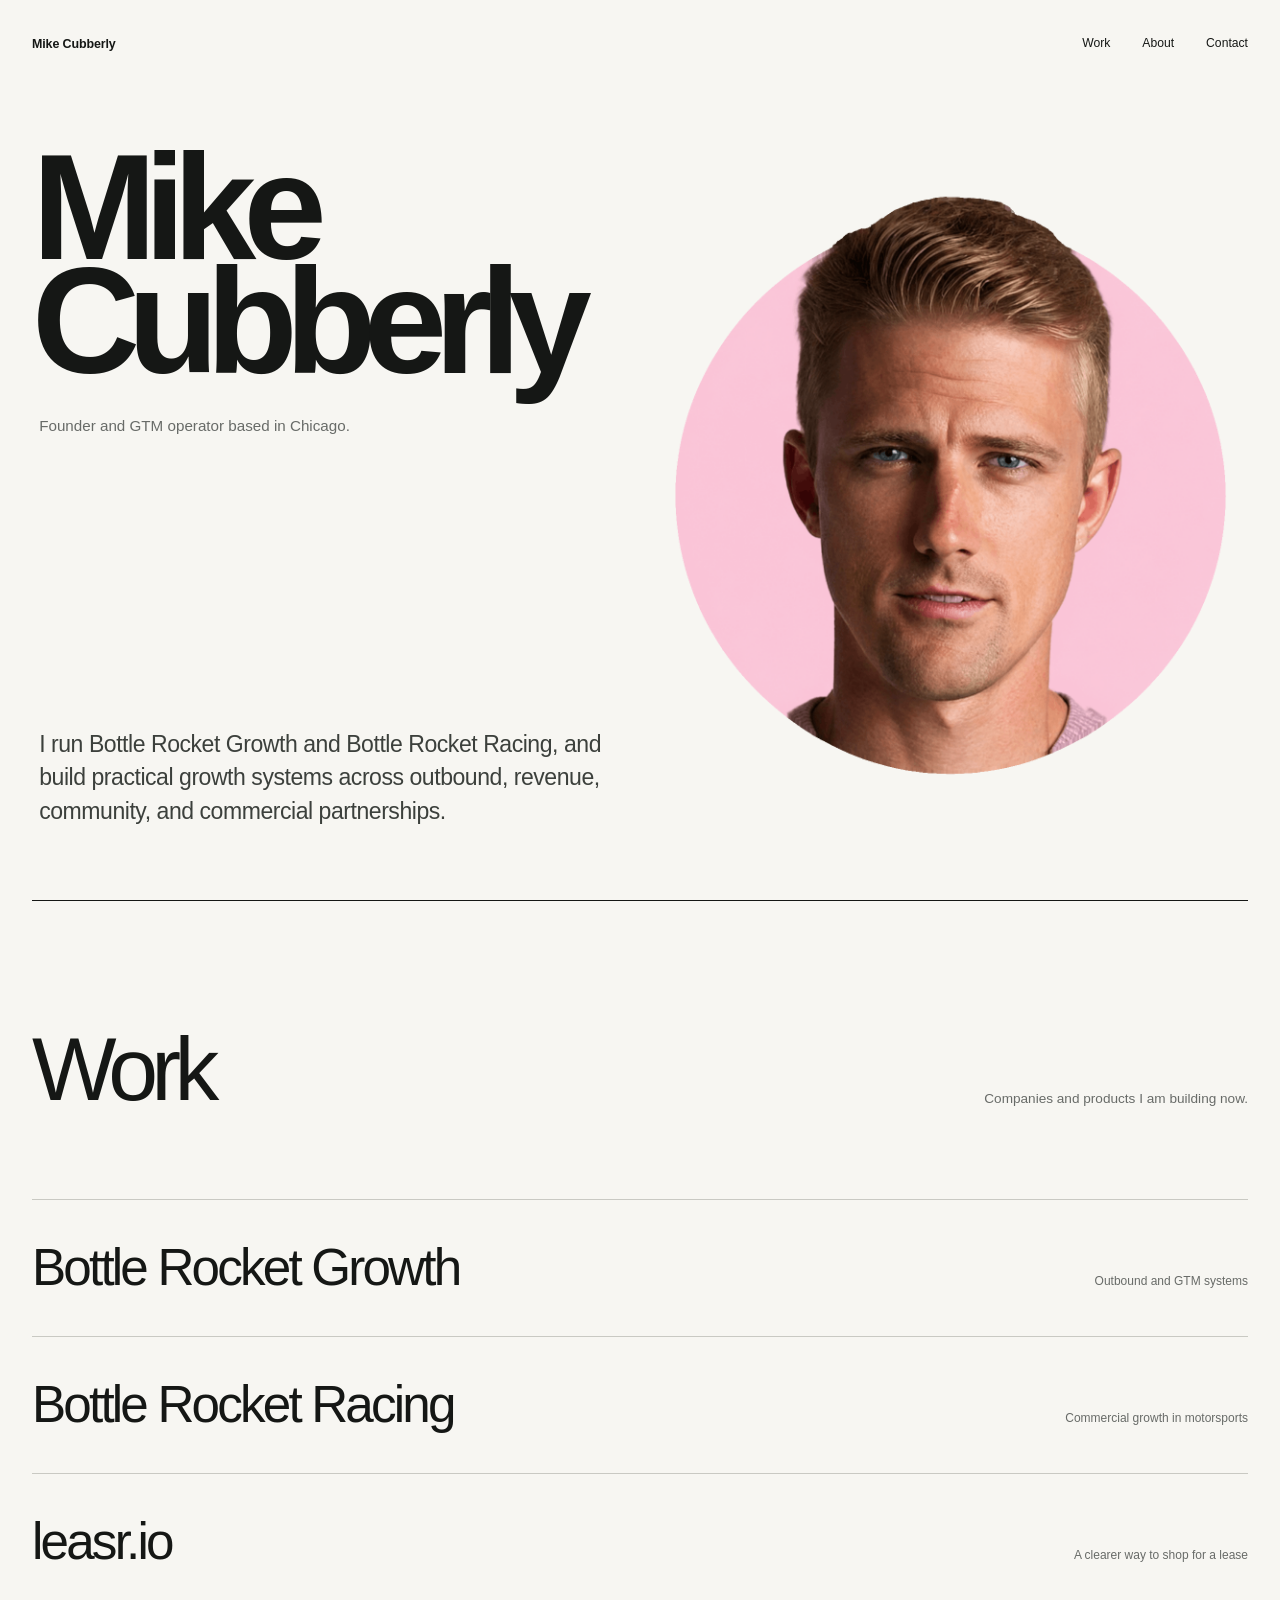
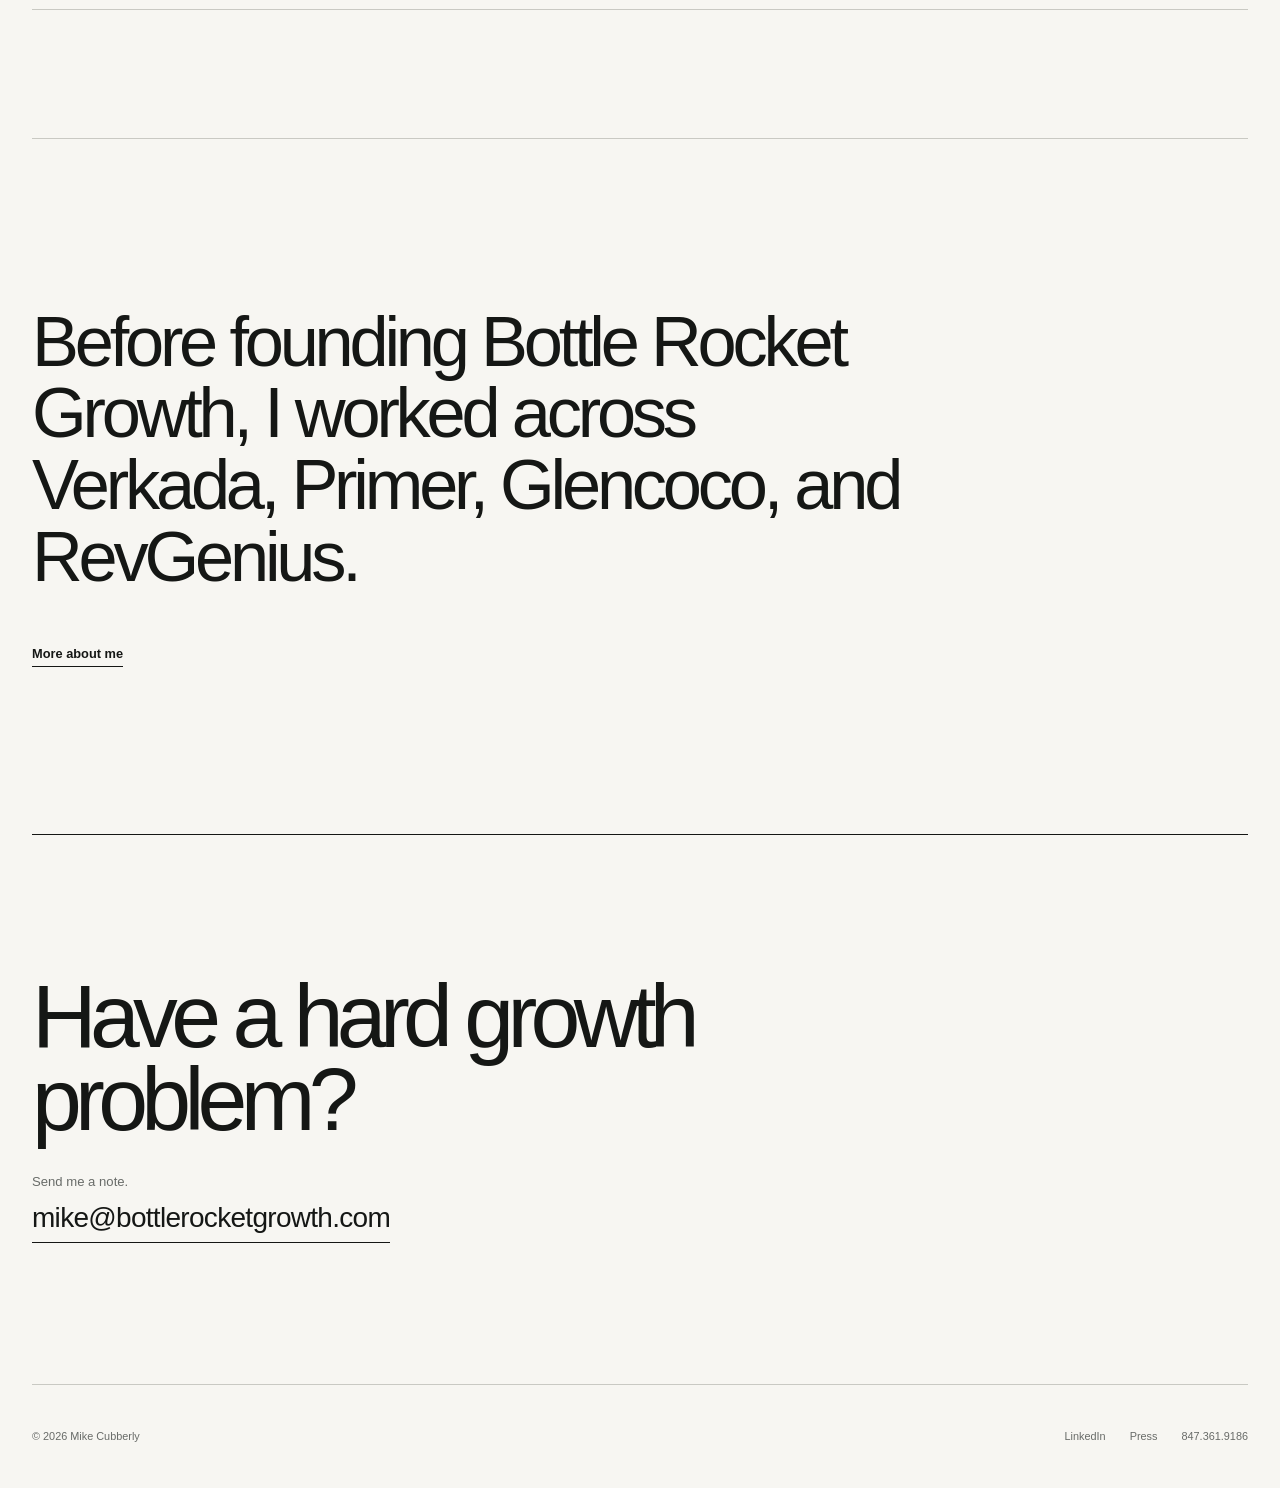
==== commit 7facf8a7: "Open up personal site layout" ====
--- a/index.html
+++ b/index.html
@@ -4,22 +4,22 @@
   <meta charset="UTF-8">
   <meta name="viewport" content="width=device-width, initial-scale=1.0">
   <title>Mike Cubberly | Founder and GTM Operator</title>
-  <meta name="description" content="Mike Cubberly is a Chicago-based founder and GTM operator building practical systems across outbound, revenue, community, and motorsports.">
+  <meta name="description" content="Mike Cubberly is a Chicago-based founder and GTM operator working across outbound, revenue, community, and motorsports.">
   <meta name="author" content="Mike Cubberly">
   <meta name="robots" content="index, follow, max-image-preview:large">
-  <meta name="theme-color" content="#f3f0e9">
+  <meta name="theme-color" content="#f7f6f2">
   <link rel="canonical" href="https://mikecubberly.com/">
   <meta property="og:type" content="profile">
   <meta property="og:url" content="https://mikecubberly.com/">
   <meta property="og:title" content="Mike Cubberly | Founder and GTM Operator">
-  <meta property="og:description" content="I build the systems behind growth.">
-  <meta property="og:image" content="https://mikecubberly.com/mike-cubberly-clean.png?v=3">
+  <meta property="og:description" content="Founder and GTM operator based in Chicago.">
+  <meta property="og:image" content="https://mikecubberly.com/og.png?v=2">
   <meta property="og:site_name" content="Mike Cubberly">
   <meta name="twitter:card" content="summary_large_image">
   <meta name="twitter:title" content="Mike Cubberly | Founder and GTM Operator">
-  <meta name="twitter:description" content="I build the systems behind growth.">
-  <meta name="twitter:image" content="https://mikecubberly.com/mike-cubberly-clean.png?v=3">
-  <link rel="stylesheet" href="/styles.css?v=4">
+  <meta name="twitter:description" content="Founder and GTM operator based in Chicago.">
+  <meta name="twitter:image" content="https://mikecubberly.com/og.png?v=2">
+  <link rel="stylesheet" href="/styles.css?v=5">
   <script type="application/ld+json">
   {
     "@context": "https://schema.org",
@@ -65,99 +65,68 @@
 </head>
 <body>
   <header class="site-header">
-    <a class="wordmark" href="/" aria-label="Mike Cubberly, home">
-      <span class="wordmark-mark" aria-hidden="true">MC</span>
-      <span>Mike Cubberly</span>
-    </a>
+    <a class="brand" href="/">Mike Cubberly</a>
     <nav class="site-nav" aria-label="Main navigation">
       <a href="#work">Work</a>
       <a href="/about.html">About</a>
-      <a href="/press.html">Press</a>
       <a href="#contact">Contact</a>
     </nav>
   </header>
 
   <main>
     <section class="home-hero" aria-labelledby="hero-title">
-      <div class="hero-copy">
-        <p class="eyebrow">Founder and operator in Chicago</p>
-        <h1 id="hero-title">I build the systems <span>behind growth.</span></h1>
-        <p class="hero-intro">I work across outbound, revenue, community, and commercial partnerships. The goal is simple: turn a good opportunity into something a team can actually run.</p>
-        <nav class="text-links" aria-label="Quick links">
-          <a href="#work">See selected work</a>
-          <a href="mailto:mike@bottlerocketgrowth.com">Email Mike</a>
-        </nav>
+      <div class="hero-name">
+        <h1 id="hero-title">Mike<br>Cubberly</h1>
+        <p>Founder and GTM operator based in Chicago.</p>
       </div>
 
-      <figure class="portrait">
-        <div class="portrait-image">
-          <img src="/mike-cubberly-clean.png?v=3" alt="Mike Cubberly" width="1254" height="1254">
-        </div>
-        <figcaption>
-          <span>Mike Cubberly</span>
-          <span>Chicago, Illinois</span>
-        </figcaption>
+      <figure class="hero-portrait">
+        <img src="/mike-cubberly-clean.png?v=3" alt="Mike Cubberly" width="1254" height="1254">
       </figure>
+
+      <p class="hero-summary">I run Bottle Rocket Growth and Bottle Rocket Racing, and build practical growth systems across outbound, revenue, community, and commercial partnerships.</p>
     </section>
 
-    <section class="home-section" id="work" aria-labelledby="work-title">
-      <header class="section-intro">
-        <p class="eyebrow">Current work</p>
-        <h2 id="work-title">Companies and products.</h2>
+    <section class="work-section" id="work" aria-labelledby="work-title">
+      <header class="work-heading">
+        <h2 id="work-title">Work</h2>
+        <p>Companies and products I am building now.</p>
       </header>
 
-      <div class="work-index">
-        <a class="work-row" href="https://bottlerocketgrowth.com" target="_blank" rel="noopener">
-          <div>
-            <h3>Bottle Rocket Growth</h3>
-            <p>Outbound and GTM systems built to create pipeline.</p>
-          </div>
-          <span>Visit site</span>
+      <div class="work-list">
+        <a href="https://bottlerocketgrowth.com" target="_blank" rel="noopener">
+          <span>Bottle Rocket Growth</span>
+          <small>Outbound and GTM systems</small>
         </a>
-        <a class="work-row" href="https://bottlerocketracing.com" target="_blank" rel="noopener">
-          <div>
-            <h3>Bottle Rocket Racing</h3>
-            <p>Commercial and sponsorship development for modern race teams.</p>
-          </div>
-          <span>Visit site</span>
+        <a href="https://bottlerocketracing.com" target="_blank" rel="noopener">
+          <span>Bottle Rocket Racing</span>
+          <small>Commercial growth in motorsports</small>
         </a>
-        <a class="work-row" href="https://leasr.io" target="_blank" rel="noopener">
-          <div>
-            <h3>leasr.io</h3>
-            <p>A clearer way to shop for an automotive lease.</p>
-          </div>
-          <span>Visit site</span>
+        <a href="https://leasr.io" target="_blank" rel="noopener">
+          <span>leasr.io</span>
+          <small>A clearer way to shop for a lease</small>
         </a>
       </div>
     </section>
 
-    <section class="profile-note" aria-labelledby="profile-title">
-      <p class="eyebrow">How I work</p>
-      <h2 id="profile-title">Most growth problems are not idea problems. They are operating problems.</h2>
-      <div class="profile-note-copy">
-        <p>I have spent more than a decade building pipeline, customer programs, communities, partnerships, and revenue systems across Verkada, Primer, Glencoco, RevGenius, and the companies I run today.</p>
-        <a class="inline-link" href="/about.html">More about Mike</a>
-      </div>
+    <section class="experience-section" aria-labelledby="experience-title">
+      <h2 id="experience-title">Before founding Bottle Rocket Growth, I worked across Verkada, Primer, Glencoco, and RevGenius.</h2>
+      <a class="text-link" href="/about.html">More about me</a>
     </section>
 
-    <section class="contact-band" id="contact" aria-labelledby="contact-title">
-      <p class="eyebrow">Get in touch</p>
-      <h2 id="contact-title">Have something worth building?</h2>
-      <a class="large-link" href="mailto:mike@bottlerocketgrowth.com">mike@bottlerocketgrowth.com</a>
-      <div class="contact-meta">
-        <a href="https://www.linkedin.com/in/mikecubberly" target="_blank" rel="me noopener">LinkedIn</a>
-        <a href="tel:8473619186">847.361.9186</a>
-        <span>Chicago, Illinois</span>
-      </div>
+    <section class="contact-section" id="contact" aria-labelledby="contact-title">
+      <h2 id="contact-title">Have a hard growth problem?</h2>
+      <p>Send me a note.</p>
+      <a class="email-link" href="mailto:mike@bottlerocketgrowth.com">mike@bottlerocketgrowth.com</a>
     </section>
   </main>
 
   <footer class="site-footer">
     <span>© <span data-year>2026</span> Mike Cubberly</span>
-    <div class="footer-links">
-      <a href="/about.html">About</a>
+    <div>
+      <a href="https://www.linkedin.com/in/mikecubberly" target="_blank" rel="me noopener">LinkedIn</a>
       <a href="/press.html">Press</a>
-      <a href="/contact.html">Contact</a>
+      <a href="tel:8473619186">847.361.9186</a>
     </div>
   </footer>
 
--- a/styles.css
+++ b/styles.css
@@ -1,15 +1,11 @@
 :root {
-  --paper: #f3f0e9;
-  --paper-deep: #e8e3d9;
-  --ink: #202521;
-  --muted: #656b65;
-  --rule: #c8c5bc;
-  --rose: #edc7d1;
-  --rose-deep: #9c4f61;
-  --forest: #223129;
-  --serif: "Iowan Old Style", "Palatino Linotype", Baskerville, Georgia, serif;
-  --sans: "Helvetica Neue", Helvetica, Arial, sans-serif;
-  --page: min(100% - 3rem, 82rem);
+  --bg: #f7f6f2;
+  --ink: #151715;
+  --muted: #686b68;
+  --line: #c9c9c3;
+  --pink: #e84d7c;
+  --page: min(100% - 4rem, 90rem);
+  --sans: "Avenir Next", Avenir, "Helvetica Neue", Helvetica, Arial, sans-serif;
 }
 
 * {
@@ -18,24 +14,24 @@
 
 html {
   scroll-behavior: smooth;
-  background: var(--paper);
+  background: var(--bg);
 }
 
 body {
   min-width: 320px;
   margin: 0;
   color: var(--ink);
-  background: var(--paper);
+  background: var(--bg);
   font-family: var(--sans);
   font-size: 16px;
-  line-height: 1.55;
+  line-height: 1.5;
   text-rendering: optimizeLegibility;
   -webkit-font-smoothing: antialiased;
 }
 
 ::selection {
   color: var(--ink);
-  background: var(--rose);
+  background: #ffc7d9;
 }
 
 a {
@@ -49,53 +45,35 @@
 }
 
 :focus-visible {
-  outline: 2px solid var(--rose-deep);
+  outline: 2px solid var(--pink);
   outline-offset: 5px;
 }
 
 .site-header {
-  display: flex;
-  width: var(--page);
-  min-height: 5.75rem;
+  position: relative;
+  z-index: 10;
+  display: flex;
+  width: var(--page);
+  min-height: 5.5rem;
   margin: 0 auto;
   align-items: center;
   justify-content: space-between;
-  border-bottom: 1px solid var(--rule);
-}
-
-.wordmark {
-  display: inline-flex;
-  gap: 0.85rem;
-  align-items: center;
+}
+
+.brand {
   font-size: 0.78rem;
   font-weight: 600;
-  letter-spacing: 0.08em;
-  text-transform: uppercase;
-}
-
-.wordmark-mark {
-  display: grid;
-  width: 2rem;
-  height: 2rem;
-  place-items: center;
-  background: var(--forest);
-  color: var(--paper);
-  font-family: var(--serif);
-  font-size: 0.8rem;
-  font-weight: 400;
-  letter-spacing: 0;
+  letter-spacing: -0.01em;
 }
 
 .site-nav {
   display: flex;
-  gap: clamp(1rem, 3vw, 2.5rem);
-  align-items: center;
-  font-size: 0.75rem;
-  letter-spacing: 0.04em;
+  gap: clamp(1.1rem, 2.5vw, 2.25rem);
+  font-size: 0.76rem;
 }
 
 .site-nav a {
-  padding: 0.4rem 0;
+  padding: 0.35rem 0;
   border-bottom: 1px solid transparent;
 }
 
@@ -104,615 +82,532 @@
   border-color: var(--ink);
 }
 
-.eyebrow {
-  margin: 0;
-  color: var(--muted);
-  font-size: 0.7rem;
-  font-weight: 600;
-  letter-spacing: 0.12em;
-  text-transform: uppercase;
-}
-
 .home-hero {
   display: grid;
   width: var(--page);
-  min-height: calc(100svh - 5.75rem);
-  margin: 0 auto;
-  padding: clamp(5rem, 11vh, 8rem) 0 clamp(5rem, 10vh, 7rem);
-  grid-template-columns: minmax(0, 1.15fr) minmax(20rem, 0.72fr);
-  gap: clamp(3rem, 7vw, 8rem);
+  min-height: calc(100svh - 5.5rem);
+  margin: 0 auto;
+  padding: clamp(3rem, 7vh, 6rem) 0 clamp(4rem, 8vh, 6rem);
+  grid-template-columns: minmax(0, 1.08fr) minmax(22rem, 0.92fr);
+  grid-template-rows: auto 1fr;
+  column-gap: clamp(0rem, 2vw, 2rem);
   align-items: center;
 }
 
-.hero-copy h1 {
-  max-width: 10ch;
-  margin: 1.5rem 0 2rem;
-  font-family: var(--serif);
-  font-size: clamp(4.7rem, 8.3vw, 8rem);
-  font-weight: 400;
+.hero-name {
+  position: relative;
+  z-index: 2;
+  align-self: start;
+}
+
+.hero-name h1 {
+  margin: 0;
+  font-size: clamp(6.5rem, 11.7vw, 11rem);
+  font-weight: 600;
+  letter-spacing: -0.085em;
+  line-height: 0.76;
+}
+
+.hero-name p {
+  margin: 2.25rem 0 0 0.45rem;
+  color: var(--muted);
+  font-size: 0.95rem;
+}
+
+.hero-portrait {
+  position: relative;
+  z-index: 1;
+  width: min(47vw, 42rem);
+  margin: 0 0 0 clamp(-4rem, -4vw, -1rem);
+  grid-column: 2;
+  grid-row: 1 / 3;
+  align-self: center;
+}
+
+.hero-portrait img {
+  width: 100%;
+  height: auto;
+}
+
+.hero-summary {
+  max-width: 36rem;
+  margin: clamp(3rem, 8vh, 7rem) 0 0 0.45rem;
+  align-self: end;
+  color: #3c403c;
+  font-size: clamp(1.15rem, 1.8vw, 1.45rem);
+  letter-spacing: -0.02em;
+  line-height: 1.45;
+}
+
+.work-section {
+  width: var(--page);
+  margin: 0 auto;
+  padding: clamp(6rem, 10vw, 10rem) 0;
+  border-top: 1px solid var(--ink);
+}
+
+.work-heading {
+  display: flex;
+  margin-bottom: clamp(4rem, 7vw, 6rem);
+  align-items: flex-end;
+  justify-content: space-between;
+}
+
+.work-heading h2 {
+  margin: 0;
+  font-size: clamp(3.5rem, 7vw, 6.8rem);
+  font-weight: 500;
+  letter-spacing: -0.075em;
+  line-height: 0.9;
+}
+
+.work-heading p {
+  max-width: 18rem;
+  margin: 0;
+  color: var(--muted);
+  font-size: 0.85rem;
+}
+
+.work-list {
+  border-top: 1px solid var(--line);
+}
+
+.work-list a {
+  display: flex;
+  padding: clamp(1.75rem, 3.3vw, 3rem) 0;
+  align-items: baseline;
+  justify-content: space-between;
+  gap: 2rem;
+  border-bottom: 1px solid var(--line);
+}
+
+.work-list span {
+  font-size: clamp(1.85rem, 4vw, 3.8rem);
+  font-weight: 500;
   letter-spacing: -0.055em;
-  line-height: 0.91;
-}
-
-.hero-copy h1 span {
-  display: block;
-  color: var(--rose-deep);
-}
-
-.hero-intro {
-  max-width: 35rem;
-  margin: 0;
-  color: var(--muted);
-  font-size: clamp(1.05rem, 1.7vw, 1.35rem);
-  line-height: 1.5;
-}
-
-.text-links {
-  display: flex;
-  gap: 1rem 2rem;
-  flex-wrap: wrap;
-  margin-top: 2.25rem;
-}
-
-.text-links a,
-.inline-link {
+  line-height: 1;
+}
+
+.work-list small {
+  color: var(--muted);
+  font-size: 0.75rem;
+  text-align: right;
+}
+
+.work-list a:hover span {
+  color: var(--pink);
+}
+
+.experience-section {
+  width: var(--page);
+  margin: 0 auto;
+  padding: clamp(7rem, 13vw, 13rem) 0;
+  border-top: 1px solid var(--line);
+}
+
+.experience-section h2 {
+  max-width: 23ch;
+  margin: 0 0 3rem;
+  font-size: clamp(2.5rem, 5.5vw, 5.4rem);
+  font-weight: 500;
+  letter-spacing: -0.06em;
+  line-height: 1.02;
+}
+
+.text-link {
   display: inline-block;
   padding-bottom: 0.2rem;
   border-bottom: 1px solid currentColor;
+  font-size: 0.8rem;
+  font-weight: 600;
+}
+
+.text-link:hover {
+  color: var(--pink);
+}
+
+.contact-section {
+  width: var(--page);
+  margin: 0 auto;
+  padding: clamp(6rem, 11vw, 11rem) 0;
+  border-top: 1px solid var(--ink);
+}
+
+.contact-section h2 {
+  max-width: 14ch;
+  margin: 0;
+  font-size: clamp(3rem, 7vw, 7rem);
+  font-weight: 500;
+  letter-spacing: -0.075em;
+  line-height: 0.92;
+}
+
+.contact-section p {
+  margin: 2rem 0 0.3rem;
+  color: var(--muted);
   font-size: 0.82rem;
-  font-weight: 600;
-}
-
-.text-links a:hover,
-.inline-link:hover {
-  color: var(--rose-deep);
-}
-
-.portrait {
-  width: 100%;
-  max-width: 31rem;
-  margin: 0 0 0 auto;
-}
-
-.portrait-image {
-  aspect-ratio: 1 / 1;
-  overflow: hidden;
-  background: #e7dedf;
-}
-
-.portrait-image img {
-  width: 100%;
-  height: 100%;
-  object-fit: contain;
-  transform: scale(1.025);
-  transform-origin: center bottom;
-}
-
-.portrait figcaption {
-  display: flex;
-  justify-content: space-between;
-  margin-top: 0.8rem;
-  color: var(--muted);
-  font-size: 0.68rem;
-  letter-spacing: 0.04em;
-}
-
-.portrait figcaption span:first-child {
-  color: var(--ink);
-  font-weight: 600;
-}
-
-.home-section {
-  width: var(--page);
-  margin: 0 auto;
-  padding: clamp(6rem, 11vw, 10rem) 0;
-  border-top: 1px solid var(--rule);
-}
-
-.section-intro {
-  display: grid;
-  margin-bottom: clamp(4rem, 8vw, 7rem);
-  grid-template-columns: minmax(9rem, 0.28fr) minmax(0, 1fr);
-  gap: 2rem;
-  align-items: start;
-}
-
-.section-intro h2 {
-  max-width: 12ch;
-  margin: 0;
-  font-family: var(--serif);
-  font-size: clamp(3.1rem, 6vw, 5.8rem);
-  font-weight: 400;
-  letter-spacing: -0.045em;
-  line-height: 0.95;
-}
-
-.work-index {
-  border-top: 1px solid var(--ink);
-}
-
-.work-row {
-  display: grid;
-  padding: clamp(1.75rem, 3vw, 2.5rem) 0;
-  border-bottom: 1px solid var(--rule);
-  grid-template-columns: minmax(0, 1fr) auto;
-  gap: 2rem;
-  align-items: center;
-}
-
-.work-row h3 {
-  margin: 0 0 0.35rem;
-  font-family: var(--serif);
-  font-size: clamp(2rem, 3.7vw, 3.6rem);
-  font-weight: 400;
-  letter-spacing: -0.035em;
-  line-height: 1;
-}
-
-.work-row p {
-  margin: 0;
-  color: var(--muted);
-  font-size: 0.9rem;
-}
-
-.work-row > span {
-  padding-bottom: 0.15rem;
-  border-bottom: 1px solid transparent;
-  color: var(--muted);
-  font-size: 0.72rem;
-  font-weight: 600;
-}
-
-.work-row:hover h3 {
-  color: var(--rose-deep);
-}
-
-.work-row:hover > span {
-  color: var(--ink);
-  border-color: var(--ink);
-}
-
-.profile-note {
-  display: grid;
-  padding: clamp(6rem, 11vw, 10rem) max(1.5rem, calc((100% - 82rem) / 2));
-  color: var(--paper);
-  background: var(--forest);
-  grid-template-columns: minmax(9rem, 0.28fr) minmax(0, 1.1fr) minmax(18rem, 0.55fr);
-  gap: clamp(2rem, 5vw, 5rem);
-  align-items: start;
-}
-
-.profile-note .eyebrow {
-  color: #aeb8b1;
-}
-
-.profile-note h2 {
-  max-width: 13ch;
-  margin: 0;
-  font-family: var(--serif);
-  font-size: clamp(2.8rem, 5vw, 5rem);
-  font-weight: 400;
-  letter-spacing: -0.045em;
-  line-height: 0.98;
-}
-
-.profile-note-copy {
-  padding-top: 0.45rem;
-  color: #c8d0ca;
-}
-
-.profile-note-copy p {
-  margin: 0 0 2rem;
-}
-
-.profile-note .inline-link {
-  color: var(--paper);
-}
-
-.profile-note .inline-link:hover {
-  color: var(--rose);
-}
-
-.contact-band {
-  width: var(--page);
-  margin: 0 auto;
-  padding: clamp(6rem, 12vw, 11rem) 0 clamp(5rem, 9vw, 8rem);
-}
-
-.contact-band h2 {
-  max-width: 13ch;
-  margin: 1.4rem 0 2.2rem;
-  font-family: var(--serif);
-  font-size: clamp(3.4rem, 7vw, 7rem);
-  font-weight: 400;
-  letter-spacing: -0.05em;
-  line-height: 0.93;
-}
-
-.large-link {
+}
+
+.email-link {
   display: inline-block;
-  padding-bottom: 0.25rem;
-  border-bottom: 1px solid var(--ink);
-  font-size: clamp(1rem, 2vw, 1.45rem);
-  font-weight: 500;
-}
-
-.large-link:hover {
-  color: var(--rose-deep);
-  border-color: var(--rose-deep);
-}
-
-.contact-meta {
-  display: flex;
-  gap: 0.8rem 2rem;
-  flex-wrap: wrap;
-  margin-top: 2rem;
-  color: var(--muted);
-  font-size: 0.72rem;
-}
-
-.contact-meta a:hover {
-  color: var(--ink);
+  padding-bottom: 0.2rem;
+  border-bottom: 1px solid currentColor;
+  font-size: clamp(1.1rem, 2.25vw, 1.75rem);
+  font-weight: 500;
+  letter-spacing: -0.025em;
+}
+
+.email-link:hover {
+  color: var(--pink);
 }
 
 .site-footer {
   display: flex;
   width: var(--page);
-  min-height: 6rem;
+  min-height: 6.5rem;
   margin: 0 auto;
   align-items: center;
   justify-content: space-between;
-  border-top: 1px solid var(--rule);
+  border-top: 1px solid var(--line);
   color: var(--muted);
   font-size: 0.68rem;
 }
 
-.footer-links {
+.site-footer > div {
   display: flex;
   gap: 1.5rem;
 }
 
-.footer-links a:hover {
+.site-footer a:hover {
   color: var(--ink);
 }
 
-.inner-hero {
+.inner-main {
+  width: var(--page);
+  margin: 0 auto;
+}
+
+.page-hero {
+  display: flex;
+  min-height: 62svh;
+  padding: clamp(6rem, 14vh, 11rem) 0 clamp(5rem, 10vh, 8rem);
+  align-items: flex-end;
+  justify-content: space-between;
+  gap: 4rem;
+  border-bottom: 1px solid var(--ink);
+}
+
+.page-hero h1 {
+  margin: 0;
+  font-size: clamp(6rem, 12vw, 11rem);
+  font-weight: 600;
+  letter-spacing: -0.085em;
+  line-height: 0.78;
+}
+
+.page-hero p {
+  max-width: 31rem;
+  margin: 0;
+  color: var(--muted);
+  font-size: clamp(1.05rem, 1.8vw, 1.4rem);
+  letter-spacing: -0.02em;
+}
+
+.reading-section {
+  max-width: 50rem;
+  margin: 0 0 0 auto;
+  padding: clamp(6rem, 10vw, 9rem) 0;
+}
+
+.reading-section h2,
+.history-section h2 {
+  margin: 0 0 3rem;
+  font-size: 1rem;
+  font-weight: 600;
+}
+
+.reading-section p {
+  margin: 0 0 1.5rem;
+  color: var(--muted);
+  font-size: clamp(1rem, 1.5vw, 1.2rem);
+}
+
+.reading-section .lead {
+  margin-bottom: 2.5rem;
+  color: var(--ink);
+  font-size: clamp(2rem, 4vw, 3.7rem);
+  font-weight: 500;
+  letter-spacing: -0.05em;
+  line-height: 1.08;
+}
+
+.reading-section p a {
+  color: var(--ink);
+  border-bottom: 1px solid var(--ink);
+}
+
+.reading-section p a:hover {
+  color: var(--pink);
+  border-color: var(--pink);
+}
+
+.history-section {
+  padding: clamp(6rem, 10vw, 9rem) 0;
+  border-top: 1px solid var(--line);
+}
+
+.history-section dl {
+  max-width: 62rem;
+  margin: 0 0 0 auto;
+  border-top: 1px solid var(--ink);
+}
+
+.history-section dl > div {
   display: grid;
-  width: var(--page);
-  min-height: 68svh;
-  margin: 0 auto;
-  padding: clamp(6rem, 13vh, 9rem) 0 clamp(5rem, 10vh, 7rem);
-  border-bottom: 1px solid var(--rule);
-  grid-template-columns: minmax(9rem, 0.25fr) minmax(0, 1fr) minmax(17rem, 0.45fr);
-  gap: clamp(2rem, 5vw, 5rem);
-  align-items: end;
-}
-
-.inner-hero h1 {
-  max-width: 11ch;
-  margin: 0;
-  font-family: var(--serif);
-  font-size: clamp(4rem, 7.5vw, 7.4rem);
-  font-weight: 400;
-  letter-spacing: -0.055em;
-  line-height: 0.92;
-}
-
-.inner-hero > p:last-child {
-  max-width: 28rem;
-  margin: 0;
-  color: var(--muted);
-  font-size: clamp(1rem, 1.6vw, 1.25rem);
-}
-
-.prose-section {
-  display: grid;
-  width: var(--page);
-  margin: 0 auto;
-  padding: clamp(5rem, 9vw, 8rem) 0;
-  border-bottom: 1px solid var(--rule);
-  grid-template-columns: minmax(9rem, 0.25fr) minmax(0, 1fr);
-  gap: clamp(3rem, 8vw, 9rem);
-}
-
-.prose-section > h2 {
-  margin: 0;
-  color: var(--muted);
-  font-size: 0.7rem;
+  padding: 1.5rem 0;
+  border-bottom: 1px solid var(--line);
+  grid-template-columns: minmax(9rem, 0.3fr) minmax(0, 1fr);
+  gap: 2rem;
+}
+
+.history-section dt {
+  color: var(--muted);
+  font-size: 0.75rem;
+}
+
+.history-section dd {
+  margin: 0;
+  font-size: clamp(1.15rem, 2vw, 1.55rem);
+  font-weight: 500;
+  letter-spacing: -0.025em;
+}
+
+.simple-cta {
+  padding: clamp(6rem, 12vw, 11rem) 0;
+  border-top: 1px solid var(--ink);
+}
+
+.simple-cta p {
+  margin: 0 0 2rem;
+  font-size: clamp(3rem, 7vw, 7rem);
+  font-weight: 500;
+  letter-spacing: -0.075em;
+  line-height: 0.95;
+}
+
+.topics-section {
+  border-top: 1px solid var(--line);
+}
+
+.topics-section .text-link {
+  margin-top: 1rem;
+}
+
+.contact-main {
+  display: flex;
+  width: var(--page);
+  min-height: calc(100svh - 12rem);
+  margin: 0 auto;
+  padding: clamp(5rem, 12vh, 9rem) 0 clamp(6rem, 12vh, 9rem);
+  flex-direction: column;
+  align-items: flex-start;
+  justify-content: center;
+}
+
+.contact-main h1 {
+  margin: 0;
+  font-size: clamp(6rem, 14vw, 13rem);
   font-weight: 600;
-  letter-spacing: 0.12em;
-  text-transform: uppercase;
-}
-
-.prose-copy {
-  max-width: 48rem;
-}
-
-.prose-copy p {
-  margin: 0 0 1.5rem;
-  color: var(--muted);
-  font-size: clamp(1rem, 1.4vw, 1.18rem);
-}
-
-.prose-copy .lead {
-  margin-bottom: 2rem;
+  letter-spacing: -0.09em;
+  line-height: 0.8;
+}
+
+.contact-main > p {
+  max-width: 32rem;
+  margin: 3rem 0 2rem;
+  color: var(--muted);
+  font-size: 1.1rem;
+}
+
+.contact-email {
+  max-width: 100%;
+  padding-bottom: 0.2rem;
+  border-bottom: 1px solid currentColor;
+  font-size: clamp(1.6rem, 4.5vw, 4.2rem);
+  font-weight: 500;
+  letter-spacing: -0.05em;
+  overflow-wrap: anywhere;
+}
+
+.contact-email:hover {
+  color: var(--pink);
+}
+
+.contact-links {
+  display: flex;
+  gap: 2rem;
+  margin-top: 2.5rem;
+  color: var(--muted);
+  font-size: 0.78rem;
+}
+
+.contact-links a:hover {
   color: var(--ink);
-  font-family: var(--serif);
-  font-size: clamp(2.2rem, 4.3vw, 4rem);
-  letter-spacing: -0.04em;
-  line-height: 1.02;
-}
-
-.prose-copy a {
-  color: var(--ink);
-  border-bottom: 1px solid var(--rose-deep);
-}
-
-.prose-copy a:hover {
-  color: var(--rose-deep);
-}
-
-.plain-facts {
-  margin: 0;
-  border-top: 1px solid var(--ink);
-}
-
-.plain-facts > div {
-  display: grid;
-  padding: 1.35rem 0;
-  border-bottom: 1px solid var(--rule);
-  grid-template-columns: minmax(8rem, 0.35fr) minmax(0, 1fr);
-  gap: 2rem;
-}
-
-.plain-facts dt {
-  color: var(--muted);
-  font-size: 0.7rem;
-  font-weight: 600;
-}
-
-.plain-facts dd {
-  margin: 0;
-  font-family: var(--serif);
-  font-size: clamp(1.25rem, 2vw, 1.75rem);
-  line-height: 1.2;
-}
-
-.closing-note {
-  display: grid;
-  padding: clamp(6rem, 11vw, 10rem) max(1.5rem, calc((100% - 82rem) / 2));
-  background: var(--rose);
-  grid-template-columns: minmax(9rem, 0.25fr) minmax(0, 1fr) minmax(17rem, 0.45fr);
-  gap: clamp(2rem, 5vw, 5rem);
-  align-items: start;
-}
-
-.closing-note h2 {
-  max-width: 12ch;
-  margin: 0;
-  font-family: var(--serif);
-  font-size: clamp(3rem, 5.5vw, 5.4rem);
-  font-weight: 400;
-  letter-spacing: -0.05em;
-  line-height: 0.95;
-}
-
-.closing-note > p:not(.eyebrow) {
-  margin: 0;
-  color: #5f464d;
-}
-
-.closing-note .inline-link {
-  grid-column: 3;
-}
-
-.contact-hero h1 {
-  max-width: 10ch;
-}
-
-.contact-directory {
-  width: var(--page);
-  margin: 0 auto;
-  padding: clamp(4rem, 8vw, 7rem) 0 clamp(7rem, 12vw, 11rem);
-}
-
-.contact-directory > * {
-  display: grid;
-  padding: clamp(1.5rem, 3vw, 2.25rem) 0;
-  border-bottom: 1px solid var(--rule);
-  grid-template-columns: minmax(8rem, 0.27fr) minmax(0, 1fr);
-  gap: 2rem;
-  align-items: center;
-}
-
-.contact-directory > *:first-child {
-  border-top: 1px solid var(--ink);
-}
-
-.contact-directory span {
-  color: var(--muted);
-  font-size: 0.7rem;
-  font-weight: 600;
-}
-
-.contact-directory strong {
-  font-family: var(--serif);
-  font-size: clamp(1.7rem, 4vw, 3.8rem);
-  font-weight: 400;
-  letter-spacing: -0.04em;
-  overflow-wrap: anywhere;
-}
-
-.contact-directory a:first-child strong {
-  font-size: clamp(1.4rem, 3vw, 3.2rem);
-}
-
-.contact-directory a:hover strong {
-  color: var(--rose-deep);
-}
-
-@media (max-width: 950px) {
+}
+
+@media (max-width: 900px) {
   .home-hero {
     min-height: auto;
-    grid-template-columns: 1fr;
-  }
-
-  .hero-copy {
-    max-width: 48rem;
-  }
-
-  .portrait {
-    width: min(100%, 32rem);
-    margin: 0;
-  }
-
-  .profile-note,
-  .inner-hero,
-  .closing-note {
-    grid-template-columns: minmax(8rem, 0.25fr) minmax(0, 1fr);
-  }
-
-  .profile-note-copy,
-  .inner-hero > p:last-child,
-  .closing-note > p:not(.eyebrow),
-  .closing-note .inline-link {
-    grid-column: 2;
-  }
-
-  .inner-hero {
-    min-height: 60svh;
-  }
-}
-
-@media (max-width: 660px) {
+    grid-template-columns: minmax(0, 1fr) minmax(18rem, 0.85fr);
+  }
+
+  .hero-name h1 {
+    font-size: clamp(5.5rem, 13vw, 8rem);
+  }
+
+  .hero-portrait {
+    width: min(48vw, 35rem);
+  }
+
+  .page-hero {
+    min-height: 55svh;
+  }
+}
+
+@media (max-width: 650px) {
   :root {
-    --page: min(100% - 2.25rem, 82rem);
+    --page: min(100% - 2.25rem, 90rem);
   }
 
   .site-header {
     min-height: 4.75rem;
   }
 
-  .wordmark {
-    gap: 0;
-  }
-
-  .wordmark > span:last-child {
-    display: none;
+  .brand,
+  .site-nav {
+    font-size: 0.7rem;
   }
 
   .site-nav {
     gap: 1rem;
-    font-size: 0.68rem;
   }
 
   .home-hero {
-    min-height: auto;
-    padding: 4.5rem 0 5rem;
-    gap: 4rem;
-  }
-
-  .hero-copy h1 {
-    margin-top: 1.2rem;
-    font-size: clamp(3.75rem, 18vw, 5.8rem);
-  }
-
-  .hero-intro {
-    font-size: 1rem;
-  }
-
-  .portrait figcaption {
-    font-size: 0.62rem;
-  }
-
-  .section-intro,
-  .profile-note,
-  .inner-hero,
-  .prose-section,
-  .closing-note {
+    padding: 4rem 0 5rem;
     grid-template-columns: 1fr;
-  }
-
-  .section-intro {
-    margin-bottom: 3.5rem;
-  }
-
-  .section-intro h2 {
-    font-size: 3.2rem;
-  }
-
-  .work-row {
-    grid-template-columns: 1fr;
-    gap: 1rem;
-  }
-
-  .work-row h3 {
-    font-size: 2.35rem;
-  }
-
-  .work-row > span {
-    width: fit-content;
-  }
-
-  .profile-note,
-  .closing-note {
-    padding-right: 1.125rem;
-    padding-left: 1.125rem;
-    gap: 2.5rem;
-  }
-
-  .profile-note h2,
-  .closing-note h2 {
-    font-size: 3rem;
-  }
-
-  .profile-note-copy,
-  .inner-hero > p:last-child,
-  .closing-note > p:not(.eyebrow),
-  .closing-note .inline-link {
-    grid-column: auto;
-  }
-
-  .contact-band h2 {
-    font-size: 3.6rem;
-  }
-
-  .large-link {
-    max-width: 100%;
-    overflow-wrap: anywhere;
+    grid-template-rows: auto auto auto;
+  }
+
+  .hero-name h1 {
+    font-size: clamp(4.9rem, 24vw, 7rem);
+  }
+
+  .hero-name p {
+    margin: 1.75rem 0 0 0.2rem;
+  }
+
+  .hero-portrait {
+    width: min(108%, 30rem);
+    margin: 3.5rem auto 0;
+    grid-column: 1;
+    grid-row: 2;
+  }
+
+  .hero-summary {
+    margin: 3rem 0 0;
+    grid-row: 3;
+    font-size: 1.05rem;
+  }
+
+  .work-heading {
+    gap: 1.5rem;
+    align-items: flex-start;
+    flex-direction: column;
+  }
+
+  .work-heading h2 {
+    font-size: 4.2rem;
+  }
+
+  .work-list a {
+    gap: 0.7rem;
+    align-items: flex-start;
+    flex-direction: column;
+  }
+
+  .work-list span {
+    font-size: 2.3rem;
+  }
+
+  .work-list small {
+    text-align: left;
+  }
+
+  .experience-section h2 {
+    font-size: 2.7rem;
+  }
+
+  .contact-section h2 {
+    font-size: 4rem;
+  }
+
+  .email-link {
+    font-size: 1.1rem;
   }
 
   .site-footer {
-    min-height: 7rem;
+    min-height: 8rem;
     padding: 1.5rem 0;
-    gap: 1rem;
+    gap: 1.2rem;
     align-items: flex-start;
     flex-direction: column;
     justify-content: center;
   }
 
-  .inner-hero {
+  .page-hero {
     min-height: auto;
     padding: 5rem 0;
-    gap: 2.5rem;
-  }
-
-  .inner-hero h1 {
-    font-size: clamp(3.6rem, 17vw, 5.6rem);
-  }
-
-  .prose-section {
-    gap: 2.5rem;
-  }
-
-  .plain-facts > div,
-  .contact-directory > * {
+    gap: 3rem;
+    align-items: flex-start;
+    flex-direction: column;
+  }
+
+  .page-hero h1 {
+    font-size: clamp(5rem, 23vw, 7.5rem);
+  }
+
+  .reading-section {
+    padding: 5rem 0;
+  }
+
+  .reading-section .lead {
+    font-size: 2.2rem;
+  }
+
+  .history-section dl > div {
     grid-template-columns: 1fr;
     gap: 0.55rem;
   }
 
-  .contact-directory strong {
-    font-size: 2rem;
+  .simple-cta p {
+    font-size: 3.5rem;
+  }
+
+  .contact-main {
+    min-height: calc(100svh - 12rem);
+  }
+
+  .contact-main h1 {
+    font-size: clamp(5rem, 23vw, 7.5rem);
+  }
+
+  .contact-main > p {
+    margin-top: 2.5rem;
+    font-size: 1rem;
+  }
+
+  .contact-email {
+    font-size: 1.35rem;
   }
 }
 
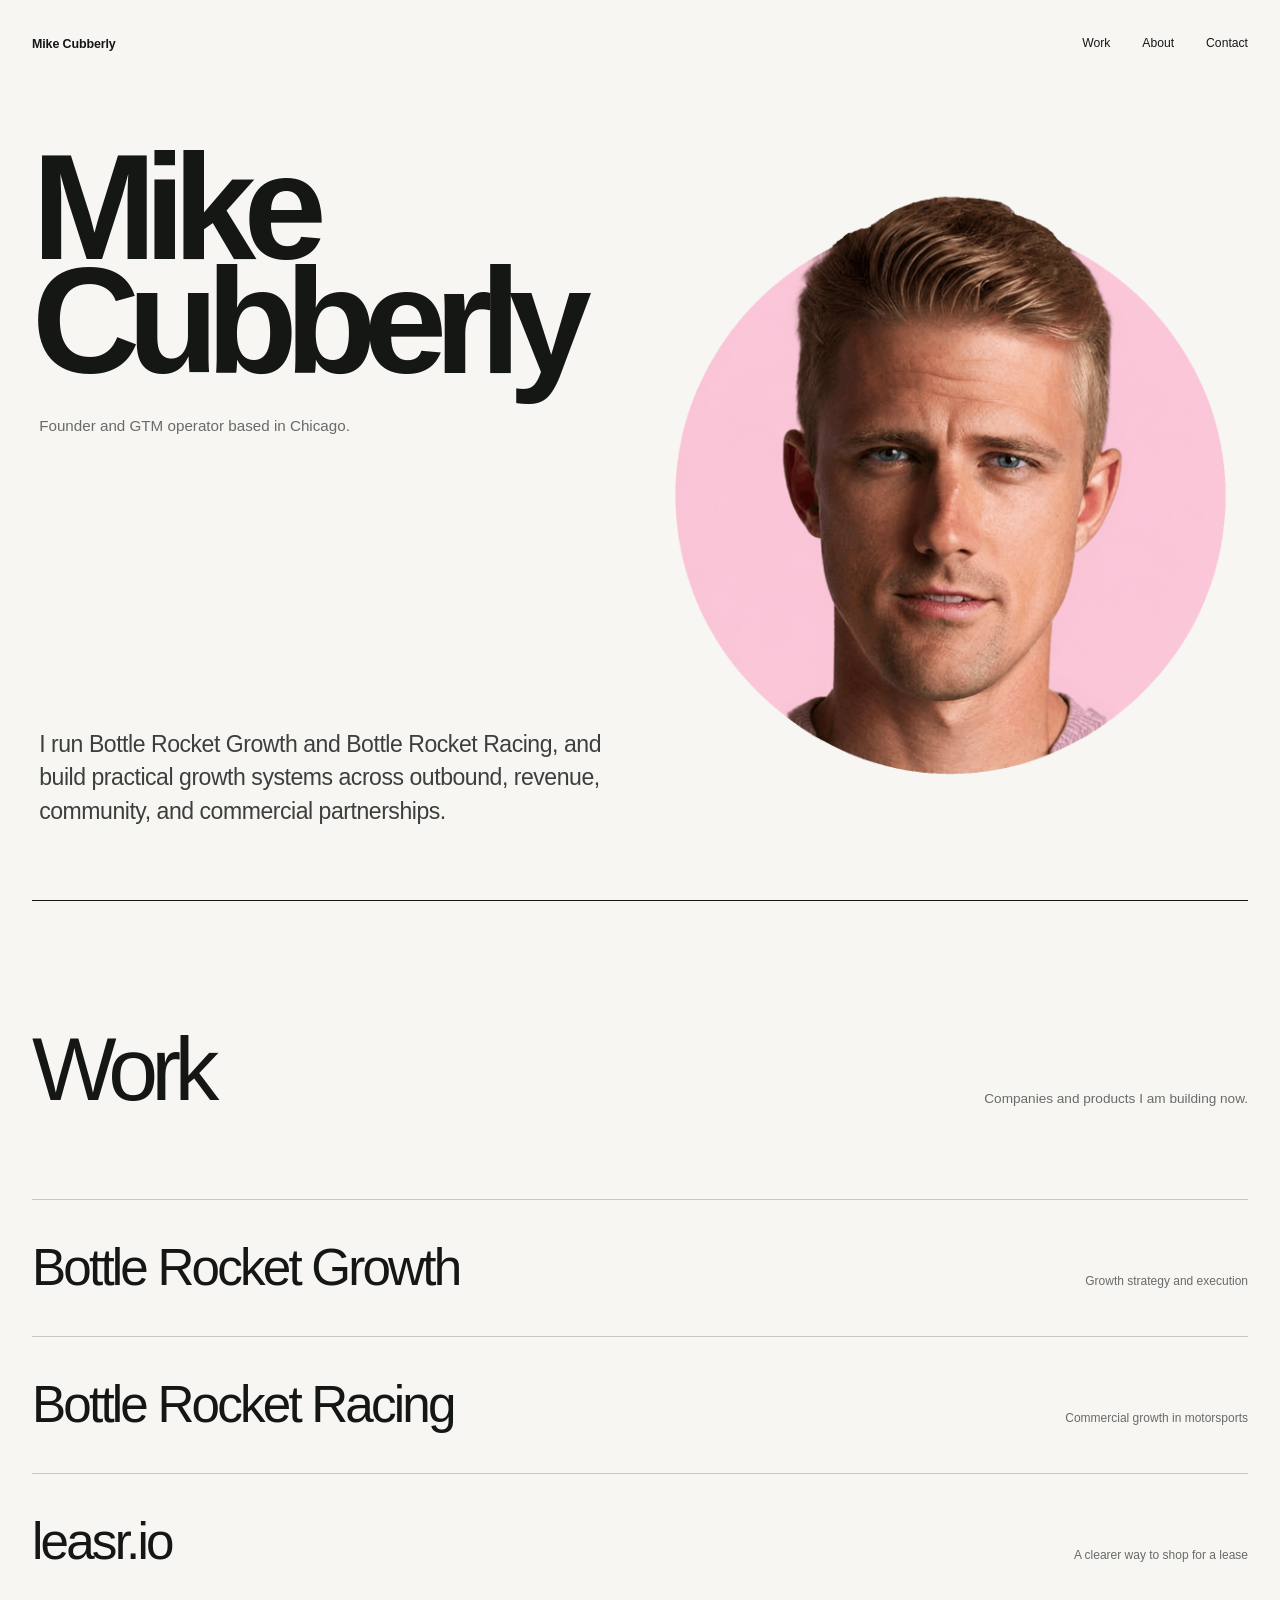
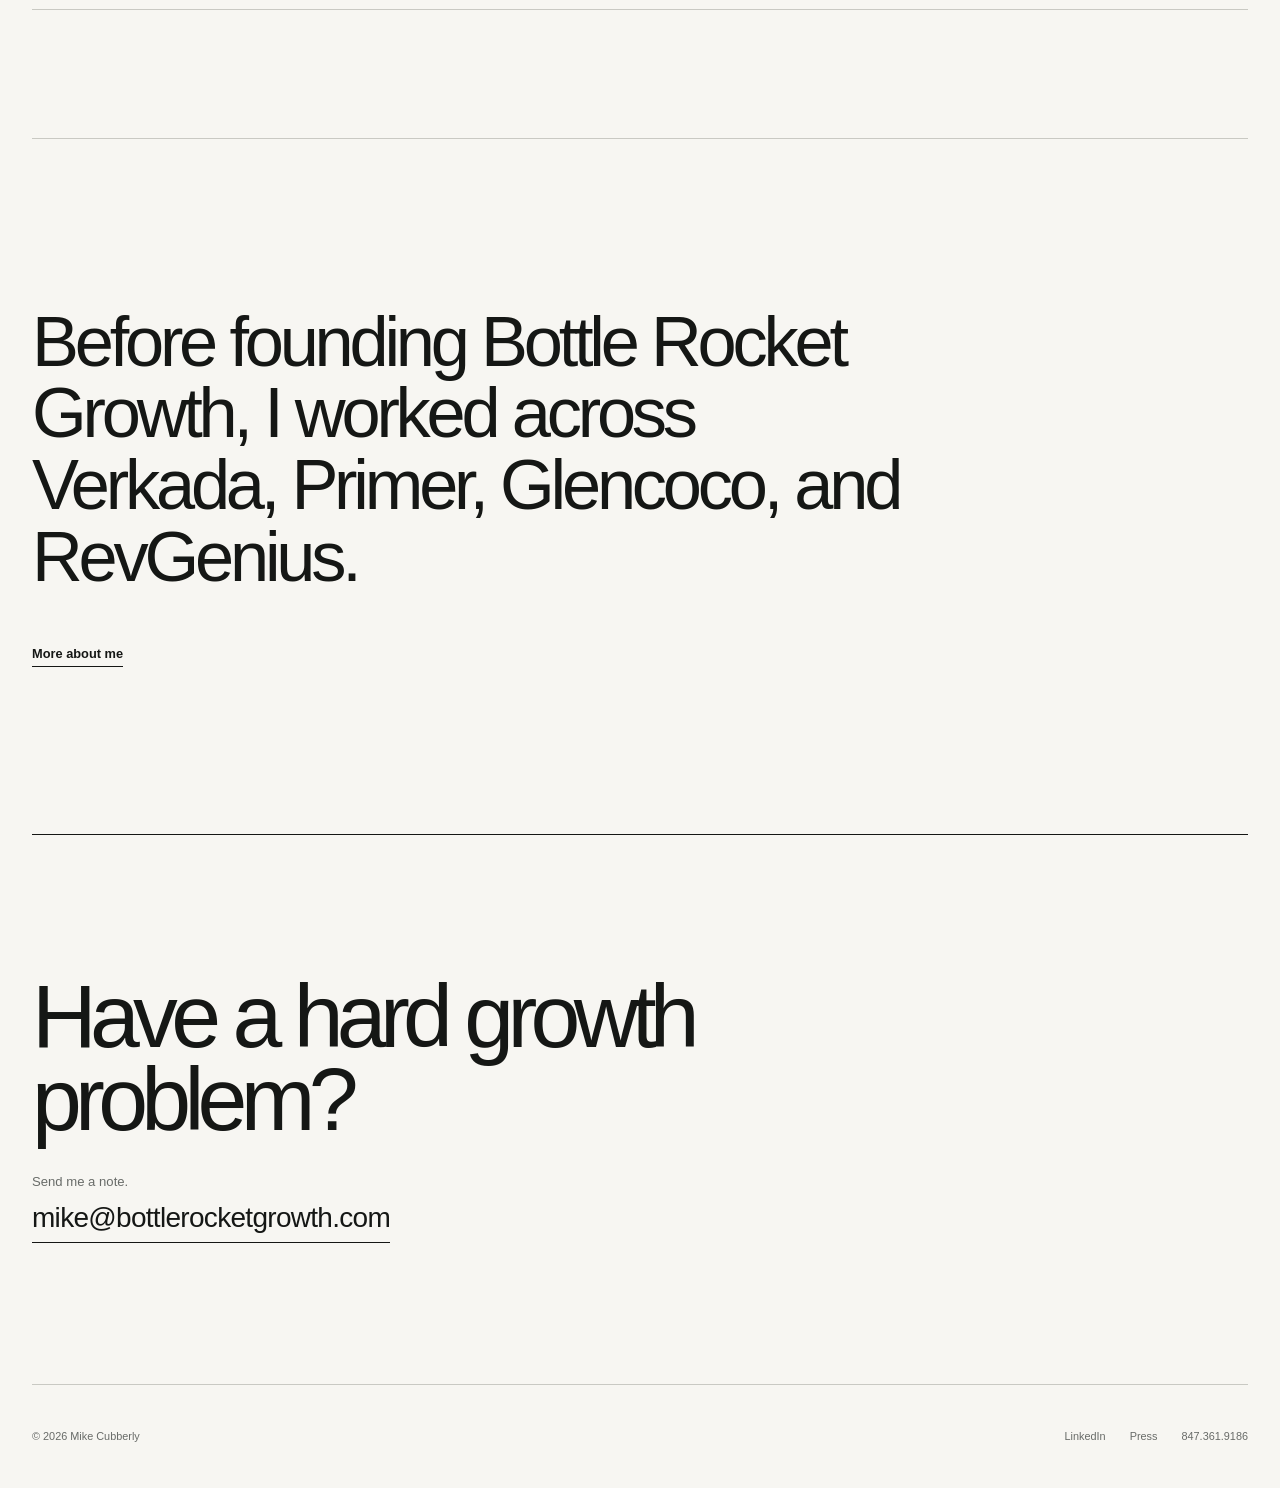
==== commit 8c9a696b: "Align Mike site identity markup and canonical URLs" ====
--- a/index.html
+++ b/index.html
@@ -33,7 +33,7 @@
         "jobTitle": "Founder and GTM Operator",
         "description": "Chicago-based founder and GTM operator building outbound systems, revenue infrastructure, and companies.",
         "worksFor": [
-          {"@type": "Organization", "name": "Bottle Rocket Growth", "url": "https://bottlerocketgrowth.com/"},
+          {"@type": "Organization", "@id": "https://bottlerocketgrowth.com/#organization", "name": "Bottle Rocket Growth", "url": "https://bottlerocketgrowth.com/"},
           {"@type": "Organization", "name": "Bottle Rocket Racing", "url": "https://bottlerocketracing.com/"}
         ],
         "alumniOf": [
@@ -45,10 +45,7 @@
         "email": "mike@bottlerocketgrowth.com",
         "telephone": "+1-847-361-9186",
         "sameAs": [
-          "https://www.linkedin.com/in/mikecubberly",
-          "https://bottlerocketgrowth.com/",
-          "https://bottlerocketracing.com/",
-          "https://leasr.io/"
+          "https://www.linkedin.com/in/mikecubberly"
         ]
       },
       {
@@ -58,6 +55,14 @@
         "name": "Mike Cubberly",
         "publisher": {"@id": "https://mikecubberly.com/#person"},
         "inLanguage": "en-US"
+      },
+      {
+        "@type": "WebPage",
+        "@id": "https://mikecubberly.com/#webpage",
+        "url": "https://mikecubberly.com/",
+        "name": "Mike Cubberly | Founder and GTM Operator",
+        "isPartOf": {"@id": "https://mikecubberly.com/#website"},
+        "mainEntity": {"@id": "https://mikecubberly.com/#person"}
       }
     ]
   }
@@ -96,7 +101,7 @@
       <div class="work-list">
         <a href="https://bottlerocketgrowth.com" target="_blank" rel="noopener">
           <span>Bottle Rocket Growth</span>
-          <small>Outbound and GTM systems</small>
+          <small>Growth strategy and execution</small>
         </a>
         <a href="https://bottlerocketracing.com" target="_blank" rel="noopener">
           <span>Bottle Rocket Racing</span>
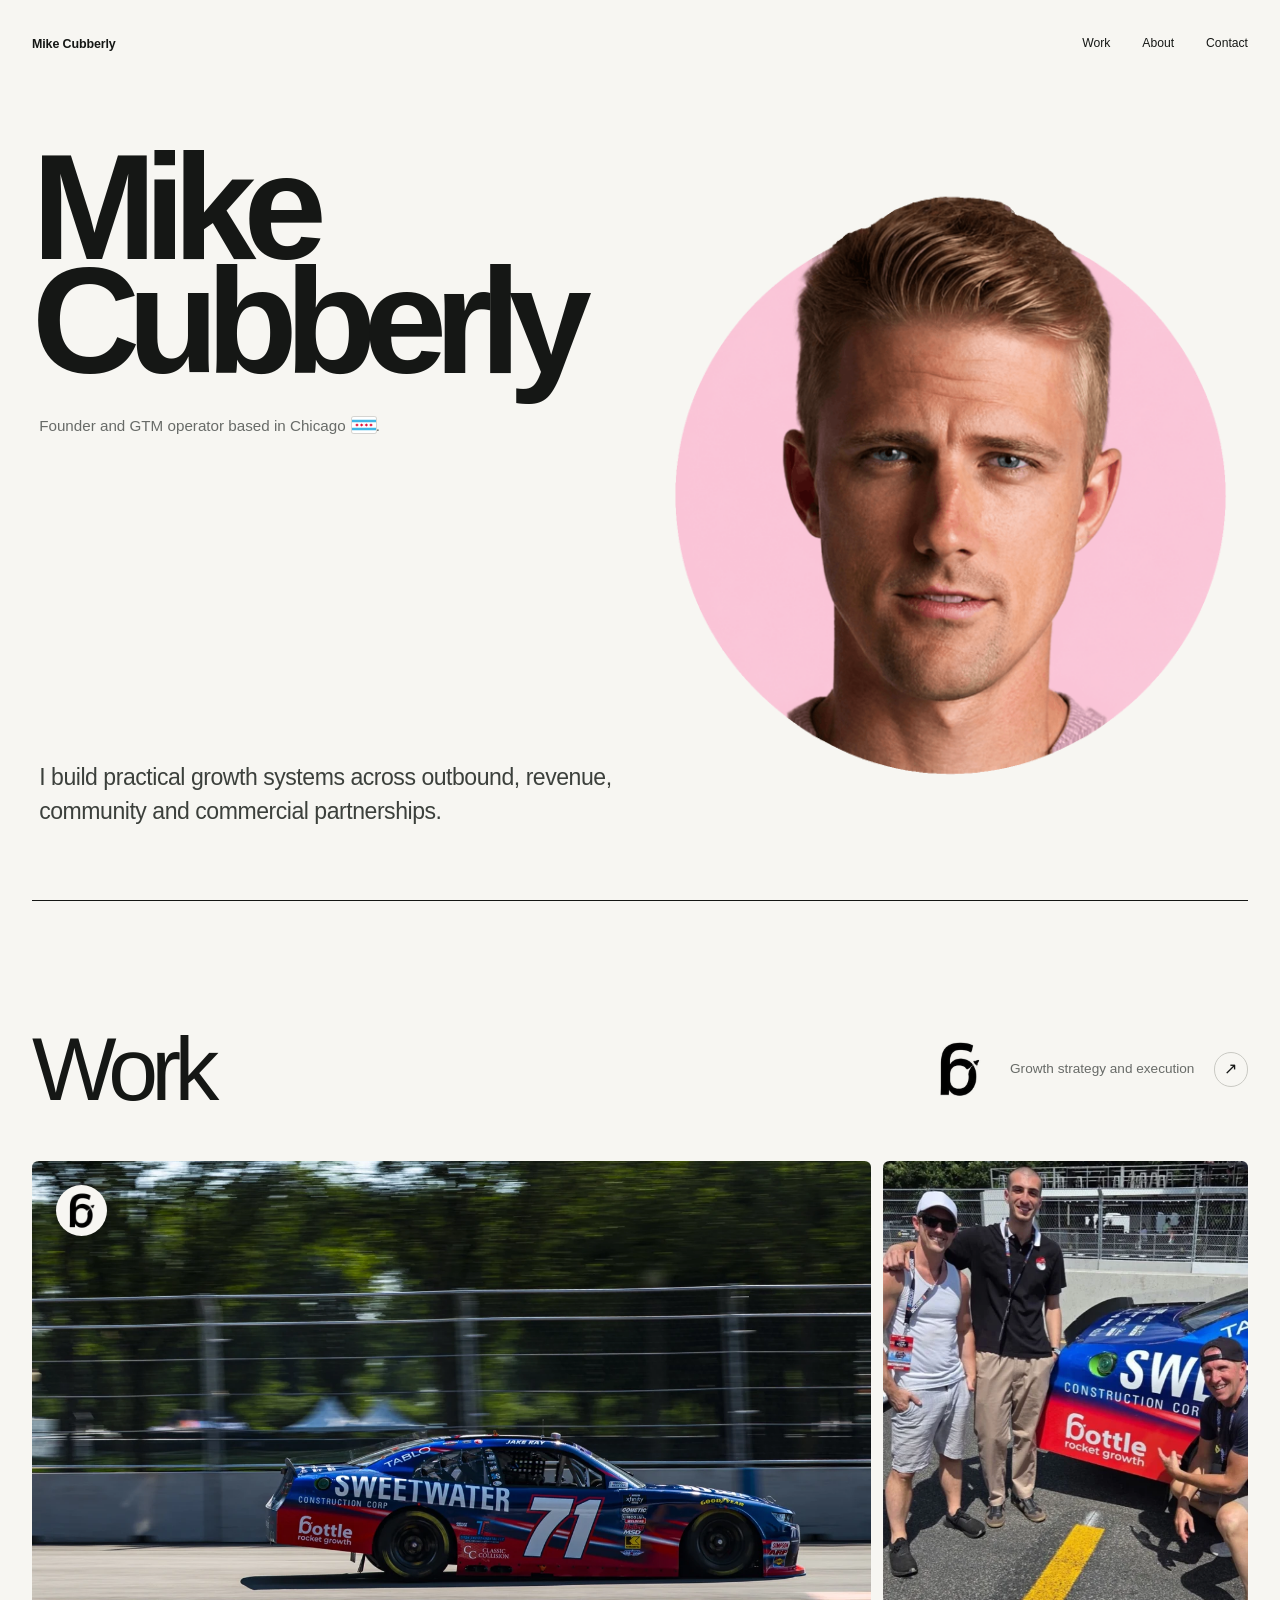
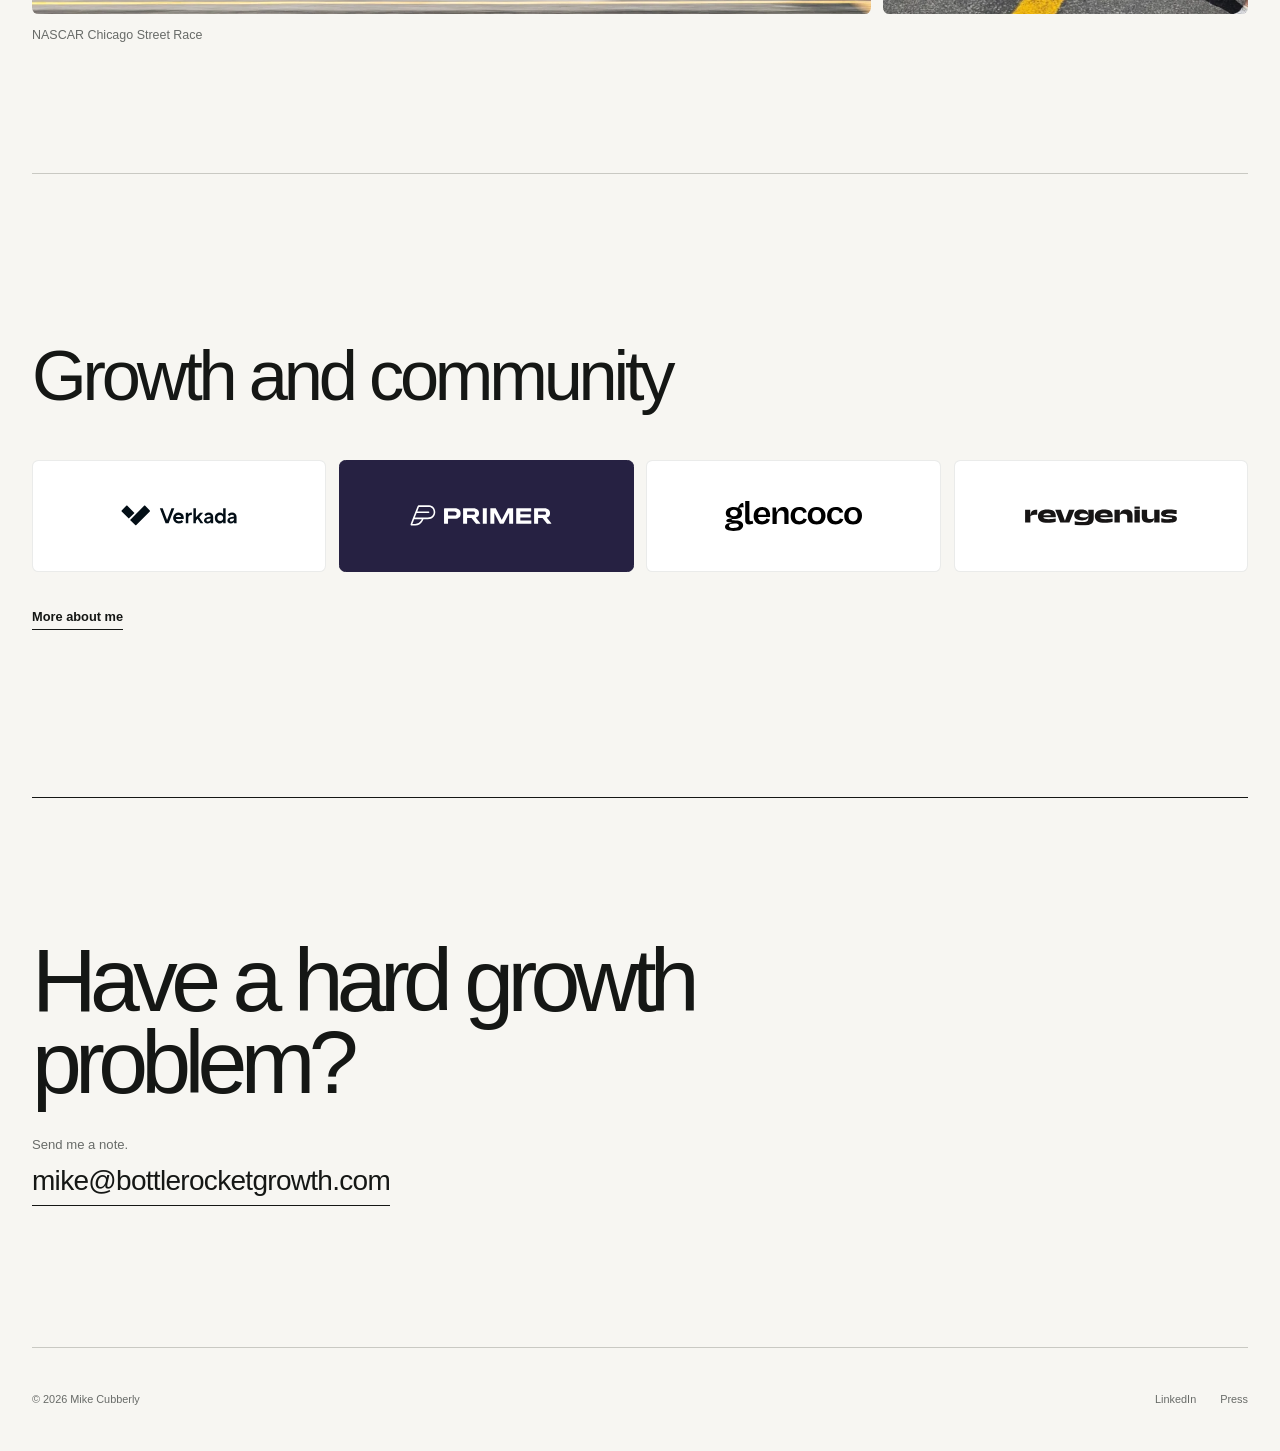
==== commit 7d9eb3c4: "Refresh personal site branding and remove public phone number" ====
--- a/index.html
+++ b/index.html
@@ -4,7 +4,7 @@
   <meta charset="UTF-8">
   <meta name="viewport" content="width=device-width, initial-scale=1.0">
   <title>Mike Cubberly | Founder and GTM Operator</title>
-  <meta name="description" content="Mike Cubberly is a Chicago-based founder and GTM operator working across outbound, revenue, community, and motorsports.">
+  <meta name="description" content="Mike Cubberly is a Chicago-based founder and GTM operator working across outbound, revenue, community and commercial partnerships.">
   <meta name="author" content="Mike Cubberly">
   <meta name="robots" content="index, follow, max-image-preview:large">
   <meta name="theme-color" content="#f7f6f2">
@@ -19,7 +19,7 @@
   <meta name="twitter:title" content="Mike Cubberly | Founder and GTM Operator">
   <meta name="twitter:description" content="Founder and GTM operator based in Chicago.">
   <meta name="twitter:image" content="https://mikecubberly.com/og.png?v=2">
-  <link rel="stylesheet" href="/styles.css?v=5">
+  <link rel="stylesheet" href="/styles.css?v=6">
   <script type="application/ld+json">
   {
     "@context": "https://schema.org",
@@ -33,8 +33,7 @@
         "jobTitle": "Founder and GTM Operator",
         "description": "Chicago-based founder and GTM operator building outbound systems, revenue infrastructure, and companies.",
         "worksFor": [
-          {"@type": "Organization", "@id": "https://bottlerocketgrowth.com/#organization", "name": "Bottle Rocket Growth", "url": "https://bottlerocketgrowth.com/"},
-          {"@type": "Organization", "name": "Bottle Rocket Racing", "url": "https://bottlerocketracing.com/"}
+          {"@type": "Organization", "@id": "https://bottlerocketgrowth.com/#organization", "name": "Bottle Rocket Growth", "url": "https://bottlerocketgrowth.com/"}
         ],
         "alumniOf": [
           {"@type": "Organization", "name": "Verkada"},
@@ -43,7 +42,6 @@
         ],
         "address": {"@type": "PostalAddress", "addressLocality": "Chicago", "addressRegion": "IL", "addressCountry": "US"},
         "email": "mike@bottlerocketgrowth.com",
-        "telephone": "+1-847-361-9186",
         "sameAs": [
           "https://www.linkedin.com/in/mikecubberly"
         ]
@@ -82,40 +80,48 @@
     <section class="home-hero" aria-labelledby="hero-title">
       <div class="hero-name">
         <h1 id="hero-title">Mike<br>Cubberly</h1>
-        <p>Founder and GTM operator based in Chicago.</p>
+        <p>Founder and GTM operator based in <span class="city">Chicago<img class="city-flag" src="/assets/chicago-flag.svg" alt="" width="24" height="16"></span>.</p>
       </div>
 
       <figure class="hero-portrait">
         <img src="/mike-cubberly-clean.png?v=3" alt="Mike Cubberly" width="1254" height="1254">
       </figure>
 
-      <p class="hero-summary">I run Bottle Rocket Growth and Bottle Rocket Racing, and build practical growth systems across outbound, revenue, community, and commercial partnerships.</p>
+      <p class="hero-summary">I build practical growth systems across outbound, revenue, community and commercial partnerships.</p>
     </section>
 
     <section class="work-section" id="work" aria-labelledby="work-title">
       <header class="work-heading">
         <h2 id="work-title">Work</h2>
-        <p>Companies and products I am building now.</p>
+        <a class="work-brand" href="https://bottlerocketgrowth.com" target="_blank" rel="noopener">
+          <img src="/brg-logo.png" alt="Bottle Rocket Growth" width="64" height="64">
+          <span>Growth strategy and execution</span>
+          <span class="work-arrow" aria-hidden="true">↗</span>
+        </a>
       </header>
 
-      <div class="work-list">
-        <a href="https://bottlerocketgrowth.com" target="_blank" rel="noopener">
-          <span>Bottle Rocket Growth</span>
-          <small>Growth strategy and execution</small>
-        </a>
-        <a href="https://bottlerocketracing.com" target="_blank" rel="noopener">
-          <span>Bottle Rocket Racing</span>
-          <small>Commercial growth in motorsports</small>
-        </a>
-        <a href="https://leasr.io" target="_blank" rel="noopener">
-          <span>leasr.io</span>
-          <small>A clearer way to shop for a lease</small>
-        </a>
-      </div>
+      <figure class="race-feature">
+        <div class="race-gallery">
+          <div class="race-action">
+            <img class="race-photo" src="/assets/chicago-nascar.webp" alt="The No. 71 NASCAR race car carrying the Bottle Rocket Growth logo on the Chicago street course" width="1440" height="958" loading="lazy" decoding="async">
+            <img class="race-mark" src="/brg-logo.png" alt="" width="52" height="52" loading="lazy" decoding="async">
+          </div>
+          <div class="race-trackside">
+            <img class="race-photo" src="/assets/chicago-trackside.webp" alt="Mike Cubberly trackside with the No. 71 NASCAR race car" width="564" height="848" loading="lazy" decoding="async">
+          </div>
+        </div>
+        <figcaption>NASCAR Chicago Street Race</figcaption>
+      </figure>
     </section>
 
     <section class="experience-section" aria-labelledby="experience-title">
-      <h2 id="experience-title">Before founding Bottle Rocket Growth, I worked across Verkada, Primer, Glencoco, and RevGenius.</h2>
+      <h2 id="experience-title">Growth and community</h2>
+      <ul class="experience-logos" aria-label="Experience">
+        <li><img src="/assets/verkada.svg" alt="Verkada" width="96" height="24" loading="lazy"></li>
+        <li class="experience-logo-primer"><img src="/assets/primer.svg" alt="Primer" width="143" height="20" loading="lazy"></li>
+        <li><img src="/assets/glencoco.svg" alt="Glencoco" width="260" height="58" loading="lazy"></li>
+        <li><img src="/assets/revgenius.svg" alt="RevGenius" width="200" height="26" loading="lazy"></li>
+      </ul>
       <a class="text-link" href="/about.html">More about me</a>
     </section>
 
@@ -131,7 +137,6 @@
     <div>
       <a href="https://www.linkedin.com/in/mikecubberly" target="_blank" rel="me noopener">LinkedIn</a>
       <a href="/press.html">Press</a>
-      <a href="tel:8473619186">847.361.9186</a>
     </div>
   </footer>
 
--- a/styles.css
+++ b/styles.css
@@ -114,6 +114,20 @@
   font-size: 0.95rem;
 }
 
+.city {
+  white-space: nowrap;
+}
+
+.city-flag {
+  display: inline-block;
+  width: 1.5rem;
+  height: 1rem;
+  margin-left: 0.4em;
+  vertical-align: -0.17em;
+  border-radius: 2px;
+  box-shadow: 0 0 0 1px #15171526;
+}
+
 .hero-portrait {
   position: relative;
   z-index: 1;
@@ -148,9 +162,10 @@
 
 .work-heading {
   display: flex;
-  margin-bottom: clamp(4rem, 7vw, 6rem);
-  align-items: flex-end;
+  margin-bottom: clamp(2rem, 4vw, 3.5rem);
+  align-items: center;
   justify-content: space-between;
+  gap: 1.5rem;
 }
 
 .work-heading h2 {
@@ -161,41 +176,89 @@
   line-height: 0.9;
 }
 
-.work-heading p {
-  max-width: 18rem;
-  margin: 0;
+.work-brand {
+  display: inline-flex;
+  align-items: center;
+  gap: clamp(0.6rem, 1.5vw, 1.25rem);
   color: var(--muted);
   font-size: 0.85rem;
 }
 
-.work-list {
-  border-top: 1px solid var(--line);
-}
-
-.work-list a {
-  display: flex;
-  padding: clamp(1.75rem, 3.3vw, 3rem) 0;
-  align-items: baseline;
-  justify-content: space-between;
-  gap: 2rem;
-  border-bottom: 1px solid var(--line);
-}
-
-.work-list span {
-  font-size: clamp(1.85rem, 4vw, 3.8rem);
-  font-weight: 500;
-  letter-spacing: -0.055em;
-  line-height: 1;
-}
-
-.work-list small {
-  color: var(--muted);
-  font-size: 0.75rem;
-  text-align: right;
-}
-
-.work-list a:hover span {
-  color: var(--pink);
+.work-brand img {
+  width: clamp(2.5rem, 5vw, 4rem);
+  height: auto;
+}
+
+.work-arrow {
+  display: grid;
+  width: 2.15rem;
+  height: 2.15rem;
+  flex: none;
+  place-items: center;
+  border: 1px solid var(--line);
+  border-radius: 50%;
+  color: var(--ink);
+  font-size: 1rem;
+}
+
+.work-brand:hover .work-arrow,
+.work-brand:focus-visible .work-arrow {
+  border-color: #ffc7d9;
+  background: #ffc7d9;
+}
+
+.race-feature {
+  margin: 0;
+}
+
+.race-gallery {
+  display: grid;
+  grid-template-columns: minmax(0, 2.3fr) minmax(0, 1fr);
+  gap: clamp(0.4rem, 1vw, 0.9rem);
+}
+
+.race-action,
+.race-trackside {
+  position: relative;
+}
+
+.race-action {
+  aspect-ratio: 1.85;
+}
+
+.race-photo {
+  position: absolute;
+  inset: 0;
+  width: 100%;
+  height: 100%;
+  border-radius: 0.4rem;
+  object-fit: cover;
+}
+
+.race-trackside .race-photo {
+  object-position: center 28%;
+}
+
+.race-mark {
+  position: absolute;
+  top: clamp(0.65rem, 2vw, 1.5rem);
+  left: clamp(0.65rem, 2vw, 1.5rem);
+  width: clamp(2.15rem, 4vw, 3.25rem);
+  height: auto;
+  padding: 0.3rem;
+  border-radius: 50%;
+  background: var(--bg);
+}
+
+.race-feature figcaption {
+  margin-top: 0.75rem;
+  color: var(--muted);
+  font-size: 0.78rem;
+}
+
+.fact-logo {
+  width: 3rem;
+  height: auto;
 }
 
 .experience-section {
@@ -212,6 +275,37 @@
   font-weight: 500;
   letter-spacing: -0.06em;
   line-height: 1.02;
+}
+
+.experience-logos {
+  display: grid;
+  margin: 0 0 2rem;
+  padding: 0;
+  grid-template-columns: repeat(4, minmax(0, 1fr));
+  gap: clamp(0.4rem, 1vw, 0.9rem);
+  list-style: none;
+}
+
+.experience-logos li {
+  display: grid;
+  min-height: clamp(4.5rem, 9vw, 7rem);
+  padding: 0.85rem;
+  place-items: center;
+  border: 1px solid #15171516;
+  border-radius: 0.4rem;
+  background: #fff;
+}
+
+.experience-logos img {
+  width: min(88%, 9.5rem);
+  height: auto;
+  max-height: 1.9rem;
+  object-fit: contain;
+}
+
+.experience-logos .experience-logo-primer {
+  border-color: #262142;
+  background: #262142;
 }
 
 .text-link {
@@ -507,7 +601,7 @@
   }
 
   .hero-portrait {
-    width: min(108%, 30rem);
+    width: min(100%, 30rem);
     margin: 3.5rem auto 0;
     grid-column: 1;
     grid-row: 2;
@@ -529,22 +623,24 @@
     font-size: 4.2rem;
   }
 
-  .work-list a {
-    gap: 0.7rem;
-    align-items: flex-start;
-    flex-direction: column;
-  }
-
-  .work-list span {
-    font-size: 2.3rem;
-  }
-
-  .work-list small {
-    text-align: left;
+  .race-gallery {
+    grid-template-columns: minmax(0, 1.7fr) minmax(0, 1fr);
+  }
+
+  .race-action {
+    aspect-ratio: 1.4;
+  }
+
+  .race-trackside .race-photo {
+    object-position: center 36%;
   }
 
   .experience-section h2 {
     font-size: 2.7rem;
+  }
+
+  .experience-logos {
+    grid-template-columns: repeat(2, minmax(0, 1fr));
   }
 
   .contact-section h2 {
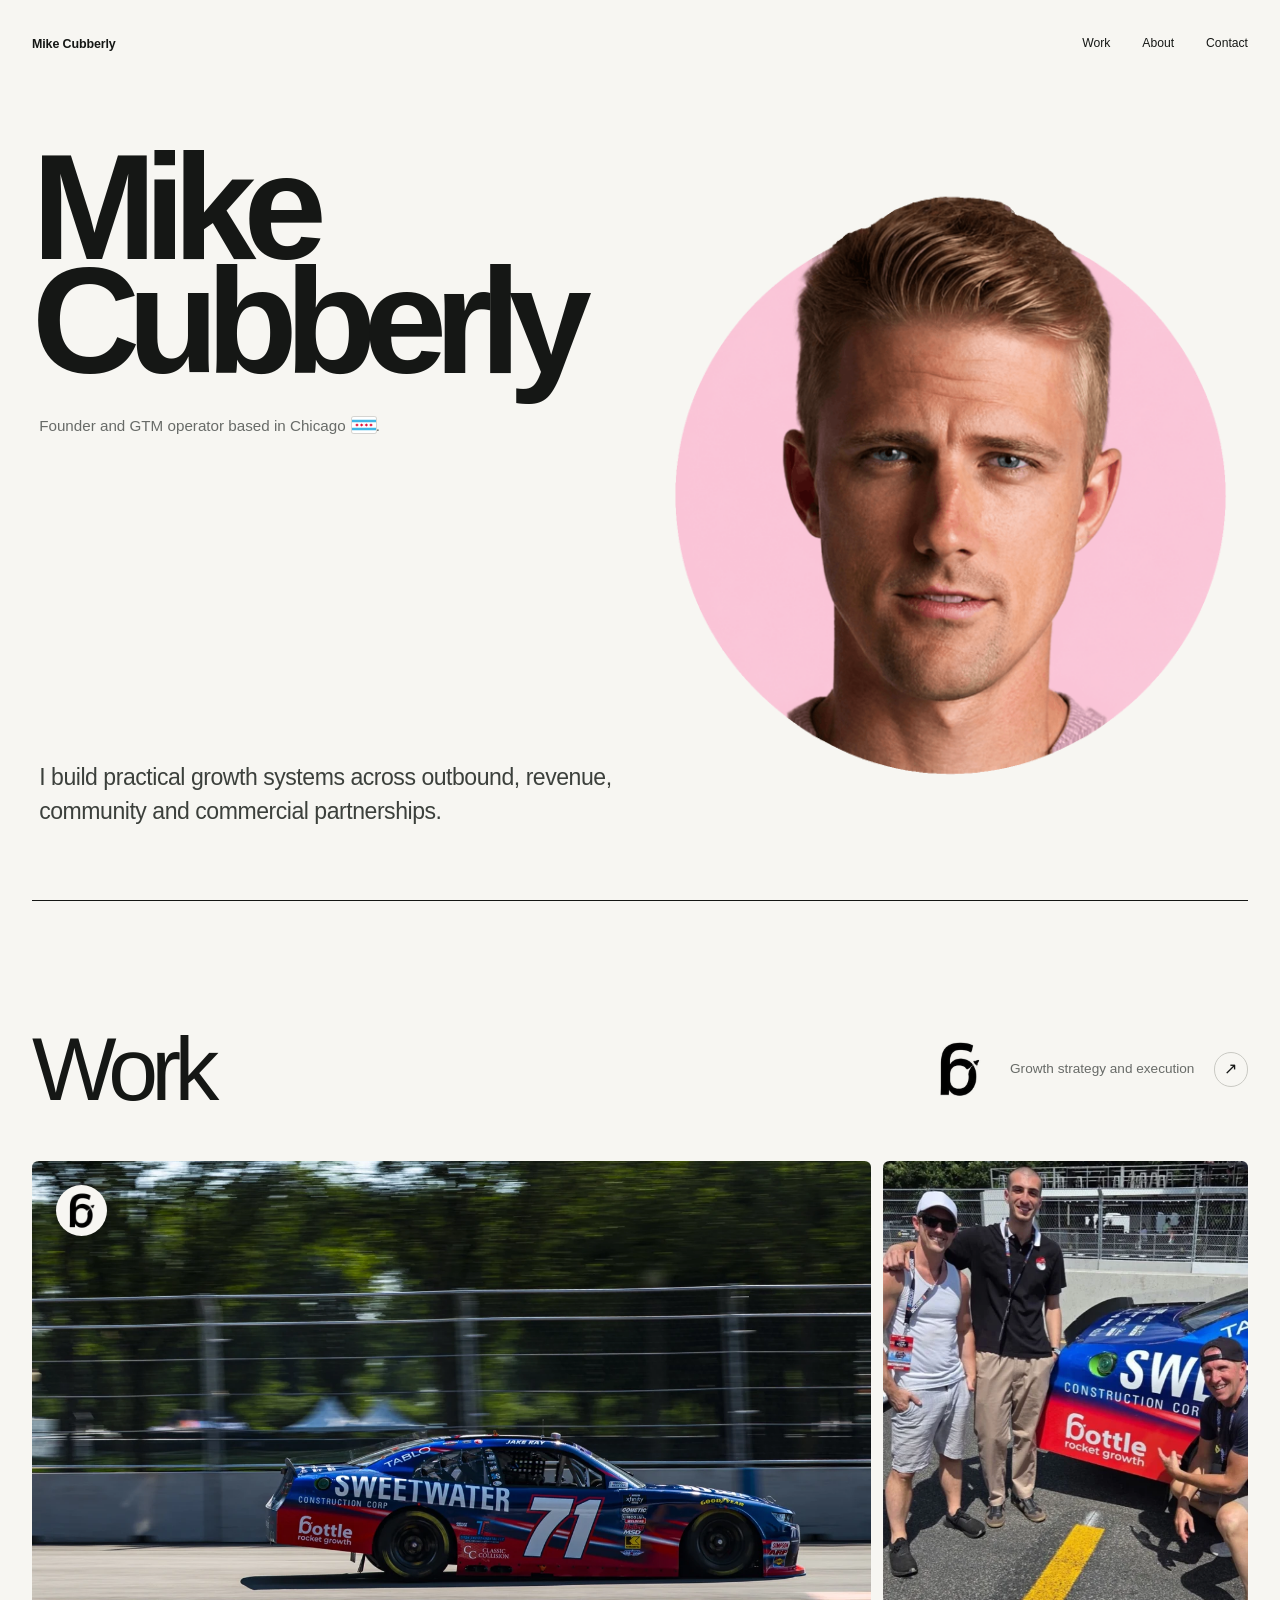
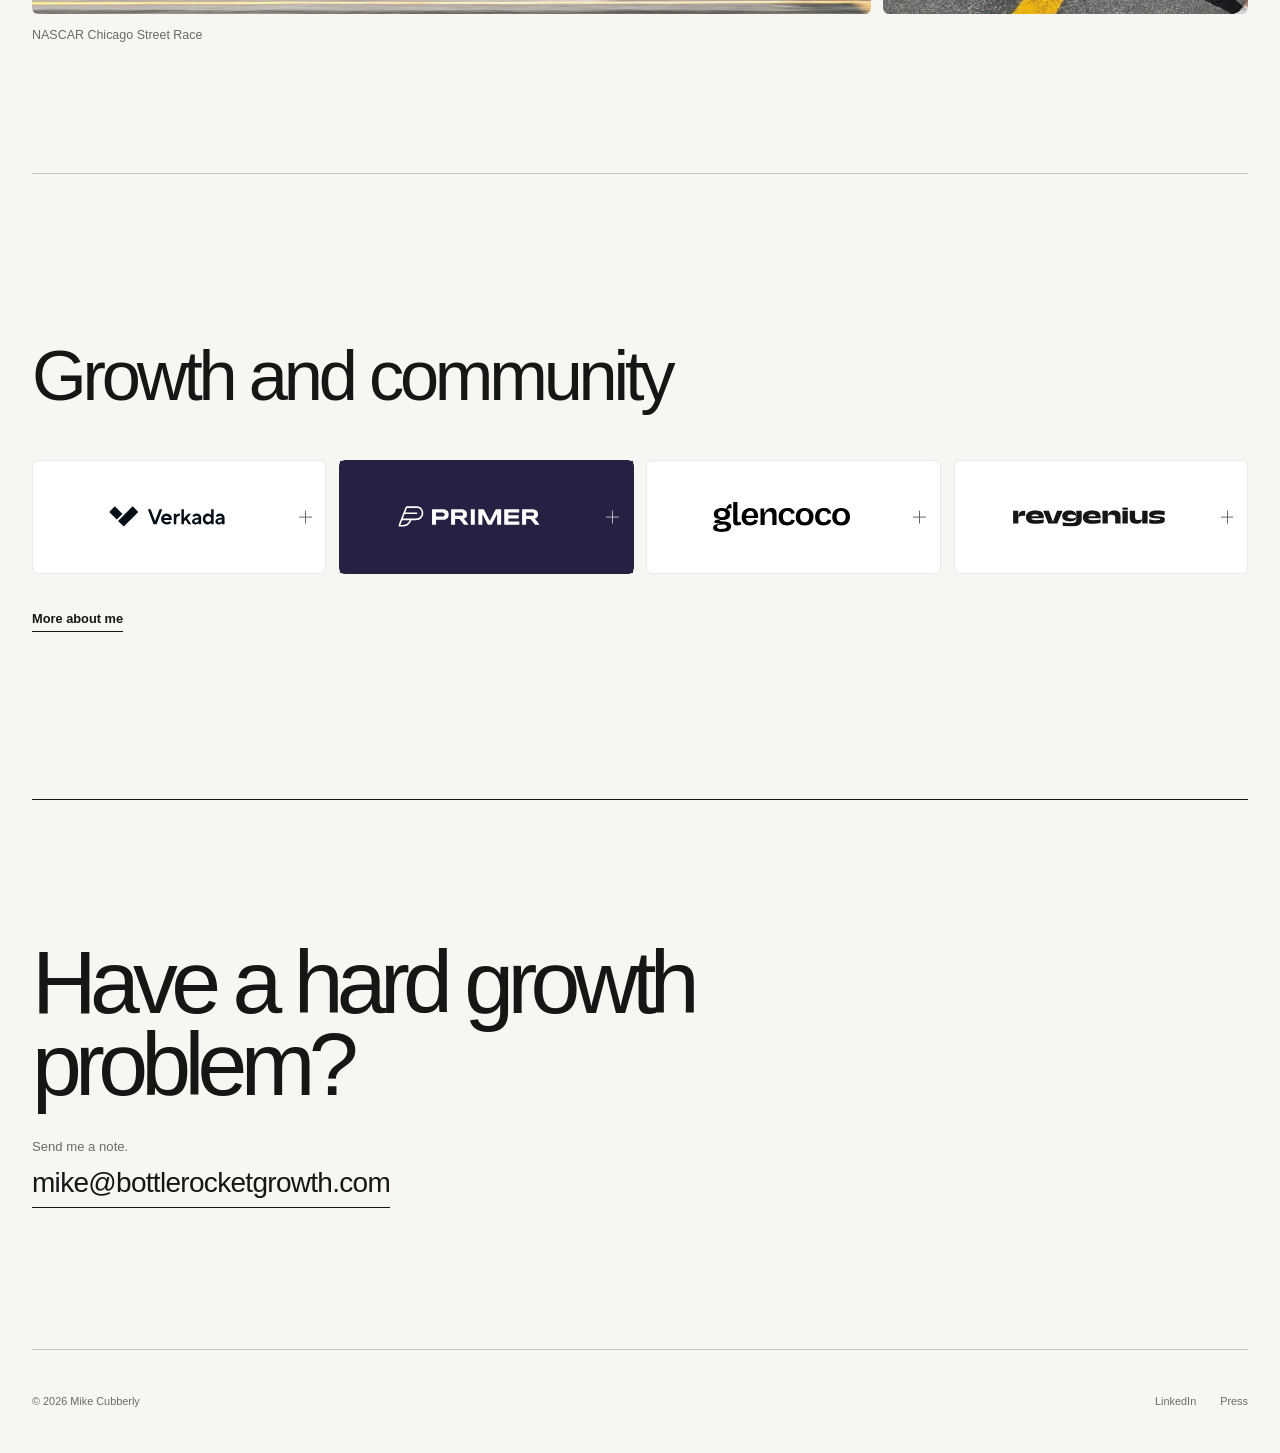
==== commit 24f01abd: "Add expandable experience cards to the homepage" ====
--- a/index.html
+++ b/index.html
@@ -19,7 +19,7 @@
   <meta name="twitter:title" content="Mike Cubberly | Founder and GTM Operator">
   <meta name="twitter:description" content="Founder and GTM operator based in Chicago.">
   <meta name="twitter:image" content="https://mikecubberly.com/og.png?v=2">
-  <link rel="stylesheet" href="/styles.css?v=6">
+  <link rel="stylesheet" href="/styles.css?v=7">
   <script type="application/ld+json">
   {
     "@context": "https://schema.org",
@@ -117,10 +117,54 @@
     <section class="experience-section" aria-labelledby="experience-title">
       <h2 id="experience-title">Growth and community</h2>
       <ul class="experience-logos" aria-label="Experience">
-        <li><img src="/assets/verkada.svg" alt="Verkada" width="96" height="24" loading="lazy"></li>
-        <li class="experience-logo-primer"><img src="/assets/primer.svg" alt="Primer" width="143" height="20" loading="lazy"></li>
-        <li><img src="/assets/glencoco.svg" alt="Glencoco" width="260" height="58" loading="lazy"></li>
-        <li><img src="/assets/revgenius.svg" alt="RevGenius" width="200" height="26" loading="lazy"></li>
+        <li>
+          <details class="experience-card" name="company-experience">
+            <summary>
+              <img src="/assets/verkada.svg" alt="Verkada" width="96" height="24" loading="lazy">
+              <span class="experience-toggle" aria-hidden="true"></span>
+            </summary>
+            <div class="experience-detail">
+              <h3>Expansion Marketing Development Manager</h3>
+              <p>I joined as employee 120 and moved from sales development into leading top-of-funnel demand generation. I built the Marketing Development Representative program, hired and coached <strong>40+ reps</strong> and helped open the Salt Lake City office. The team averaged <strong>$3.75M in quarterly pipeline per rep</strong>.</p>
+            </div>
+          </details>
+        </li>
+        <li>
+          <details class="experience-card experience-logo-primer" name="company-experience">
+            <summary>
+              <img src="/assets/primer.svg" alt="Primer" width="143" height="20" loading="lazy">
+              <span class="experience-toggle" aria-hidden="true"></span>
+            </summary>
+            <div class="experience-detail">
+              <h3>Full-Cycle B2B Account Executive</h3>
+              <p>I ran the full sales cycle for Primer’s audience data platform. I worked with B2B marketing teams to improve ad targeting and get more from their campaigns. I brought buyer feedback back to the team to help shape how we took the product to market.</p>
+            </div>
+          </details>
+        </li>
+        <li>
+          <details class="experience-card" name="company-experience">
+            <summary>
+              <img src="/assets/glencoco.svg" alt="Glencoco" width="260" height="58" loading="lazy">
+              <span class="experience-toggle" aria-hidden="true"></span>
+            </summary>
+            <div class="experience-detail">
+              <h3>Head of Customer Success</h3>
+              <p>I started as a GTM consultant and stepped up to lead Customer Success as the SDR marketplace grew to <strong>4,000+ users</strong>. I sold to and managed <strong>20+ startup accounts</strong> and cut onboarding from <strong>45 days to 7</strong> by building a repeatable process for targeting and launch.</p>
+            </div>
+          </details>
+        </li>
+        <li>
+          <details class="experience-card" name="company-experience">
+            <summary>
+              <img src="/assets/revgenius.svg" alt="RevGenius" width="200" height="26" loading="lazy">
+              <span class="experience-toggle" aria-hidden="true"></span>
+            </summary>
+            <div class="experience-detail">
+              <h3>Head of Community</h3>
+              <p>I lead community strategy and programming at RevGenius, which has <strong>110,000+ combined community members and followers</strong>. I built and lead the moderation team, run workshops with partner organizations and advise early-stage founders on community and pipeline growth.</p>
+            </div>
+          </details>
+        </li>
       </ul>
       <a class="text-link" href="/about.html">More about me</a>
     </section>
--- a/styles.css
+++ b/styles.css
@@ -286,26 +286,104 @@
   list-style: none;
 }
 
-.experience-logos li {
-  display: grid;
-  min-height: clamp(4.5rem, 9vw, 7rem);
-  padding: 0.85rem;
-  place-items: center;
+.experience-card {
   border: 1px solid #15171516;
   border-radius: 0.4rem;
   background: #fff;
 }
 
+.experience-card summary {
+  position: relative;
+  display: grid;
+  min-height: clamp(4.5rem, 9vw, 7rem);
+  padding: 0.85rem 2.35rem 0.85rem 0.85rem;
+  place-items: center;
+  border-radius: inherit;
+  cursor: pointer;
+  list-style: none;
+}
+
+.experience-card summary::-webkit-details-marker {
+  display: none;
+}
+
+.experience-card summary:hover,
+.experience-card[open] summary {
+  background: #15171508;
+}
+
+.experience-toggle {
+  position: absolute;
+  top: 50%;
+  right: 0.85rem;
+  display: grid;
+  width: 0.8rem;
+  height: 0.8rem;
+  place-items: center;
+  transform: translateY(-50%);
+  opacity: 0.65;
+}
+
+.experience-toggle::before,
+.experience-toggle::after {
+  grid-area: 1 / 1;
+  background: currentColor;
+  content: "";
+}
+
+.experience-toggle::before {
+  width: 100%;
+  height: 1px;
+}
+
+.experience-toggle::after {
+  width: 1px;
+  height: 100%;
+}
+
+.experience-card[open] .experience-toggle::after {
+  display: none;
+}
+
 .experience-logos img {
-  width: min(88%, 9.5rem);
+  width: min(100%, 9.5rem);
   height: auto;
   max-height: 1.9rem;
   object-fit: contain;
 }
 
-.experience-logos .experience-logo-primer {
-  border-color: #262142;
+.experience-logo-primer summary {
   background: #262142;
+  color: #fff;
+}
+
+.experience-logo-primer {
+  background: #262142;
+}
+
+.experience-logo-primer summary:hover,
+.experience-logo-primer[open] summary {
+  background: #352e56;
+}
+
+.experience-detail {
+  padding: 1rem clamp(0.85rem, 1.6vw, 1.4rem) 1.2rem;
+  border-top: 1px solid #15171516;
+  border-radius: 0 0 0.4rem 0.4rem;
+  background: #fff;
+}
+
+.experience-detail h3 {
+  margin: 0 0 0.55rem;
+  font-size: 0.95rem;
+  line-height: 1.35;
+}
+
+.experience-detail p {
+  margin: 0;
+  color: #3c403c;
+  font-size: 0.9rem;
+  line-height: 1.55;
 }
 
 .text-link {
@@ -550,6 +628,50 @@
 }
 
 @media (max-width: 900px) {
+  .experience-logos {
+    grid-template-columns: repeat(2, minmax(0, 1fr));
+  }
+
+  @supports selector(details::details-content) {
+    .experience-logos > li,
+    .experience-card,
+    .experience-card[open]::details-content {
+      display: contents;
+    }
+
+    .experience-card:not([open])::details-content {
+      display: none;
+    }
+
+    .experience-card summary {
+      border: 1px solid #15171516;
+      border-radius: 0.4rem;
+    }
+
+    .experience-card:not(.experience-logo-primer) summary {
+      background: #fff;
+    }
+
+    .experience-card:not(.experience-logo-primer)[open] summary {
+      background: #eeede9;
+    }
+
+    .experience-detail {
+      grid-column: 1 / -1;
+      order: 1;
+      border: 1px solid #15171516;
+      border-radius: 0.4rem;
+    }
+
+    .experience-logos > li:nth-child(n+3) summary {
+      order: 2;
+    }
+
+    .experience-logos > li:nth-child(n+3) .experience-detail {
+      order: 3;
+    }
+  }
+
   .home-hero {
     min-height: auto;
     grid-template-columns: minmax(0, 1fr) minmax(18rem, 0.85fr);
@@ -637,10 +759,6 @@
 
   .experience-section h2 {
     font-size: 2.7rem;
-  }
-
-  .experience-logos {
-    grid-template-columns: repeat(2, minmax(0, 1fr));
   }
 
   .contact-section h2 {
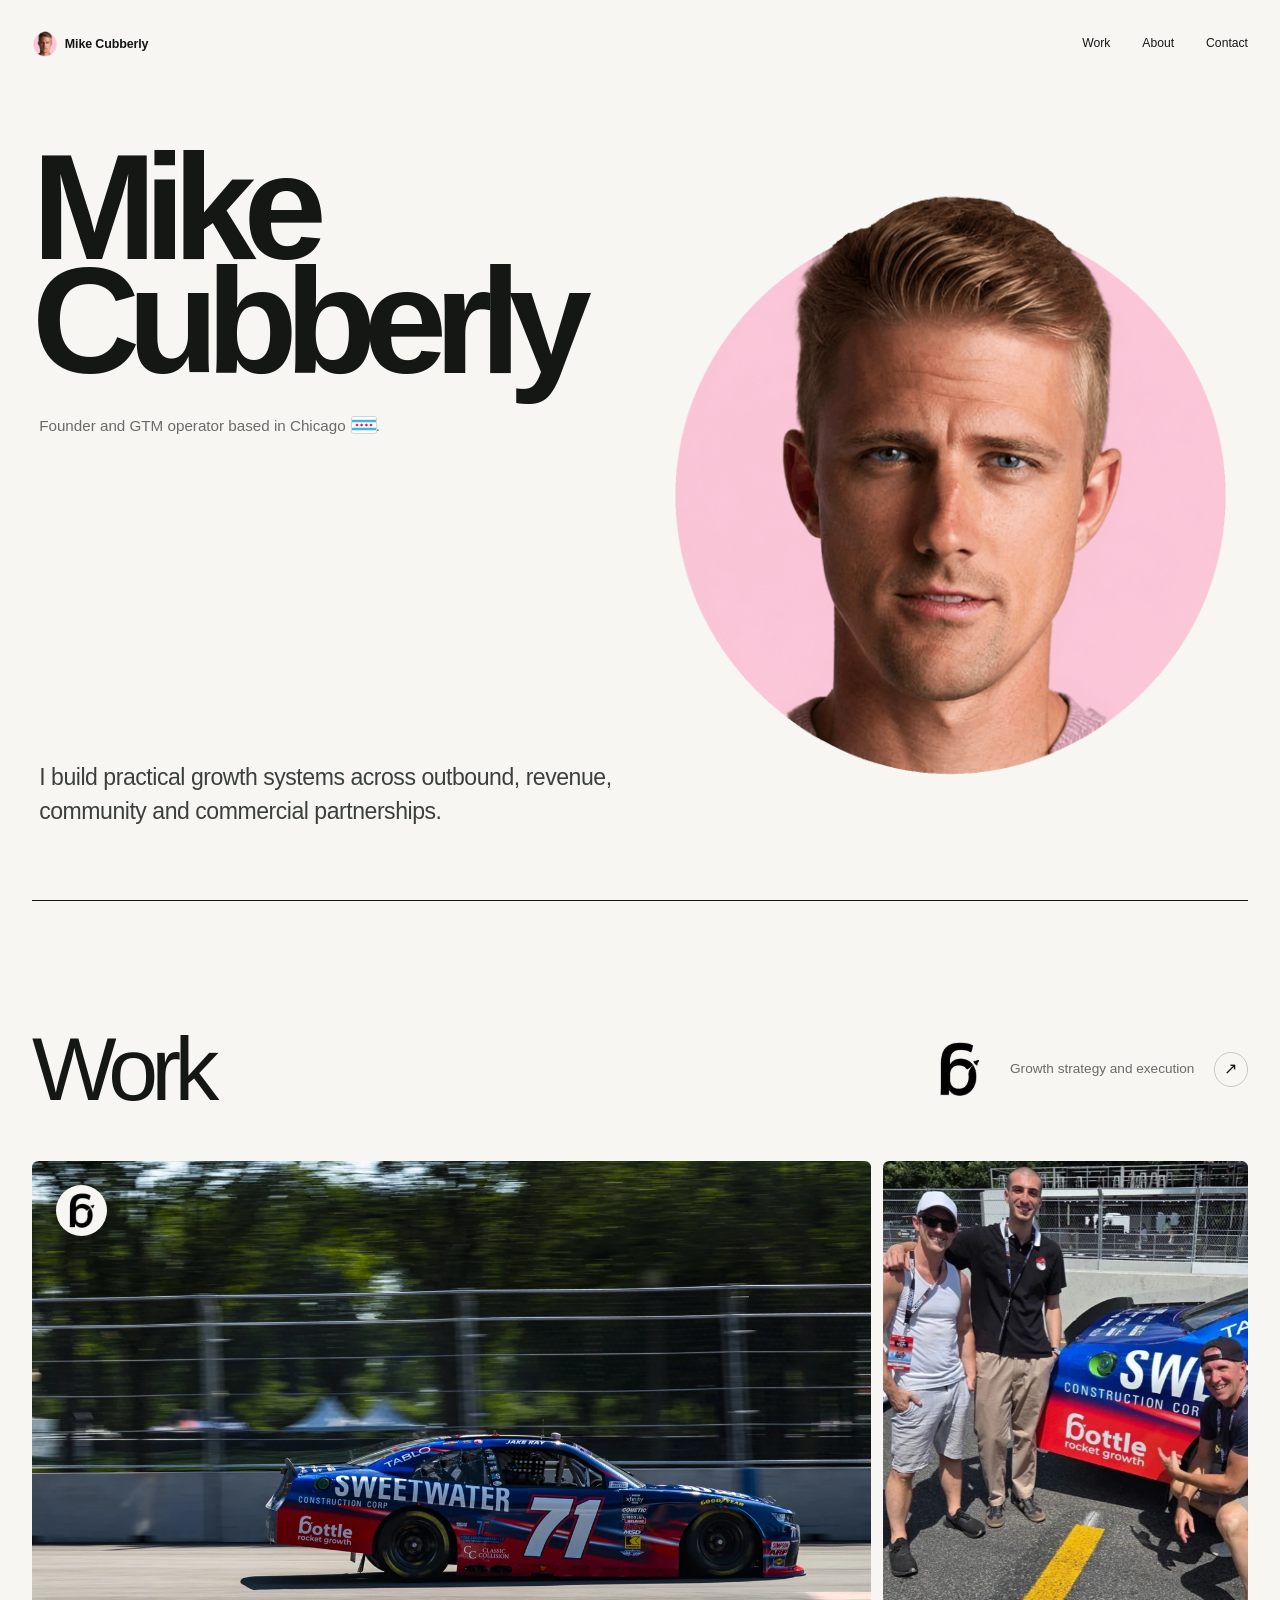
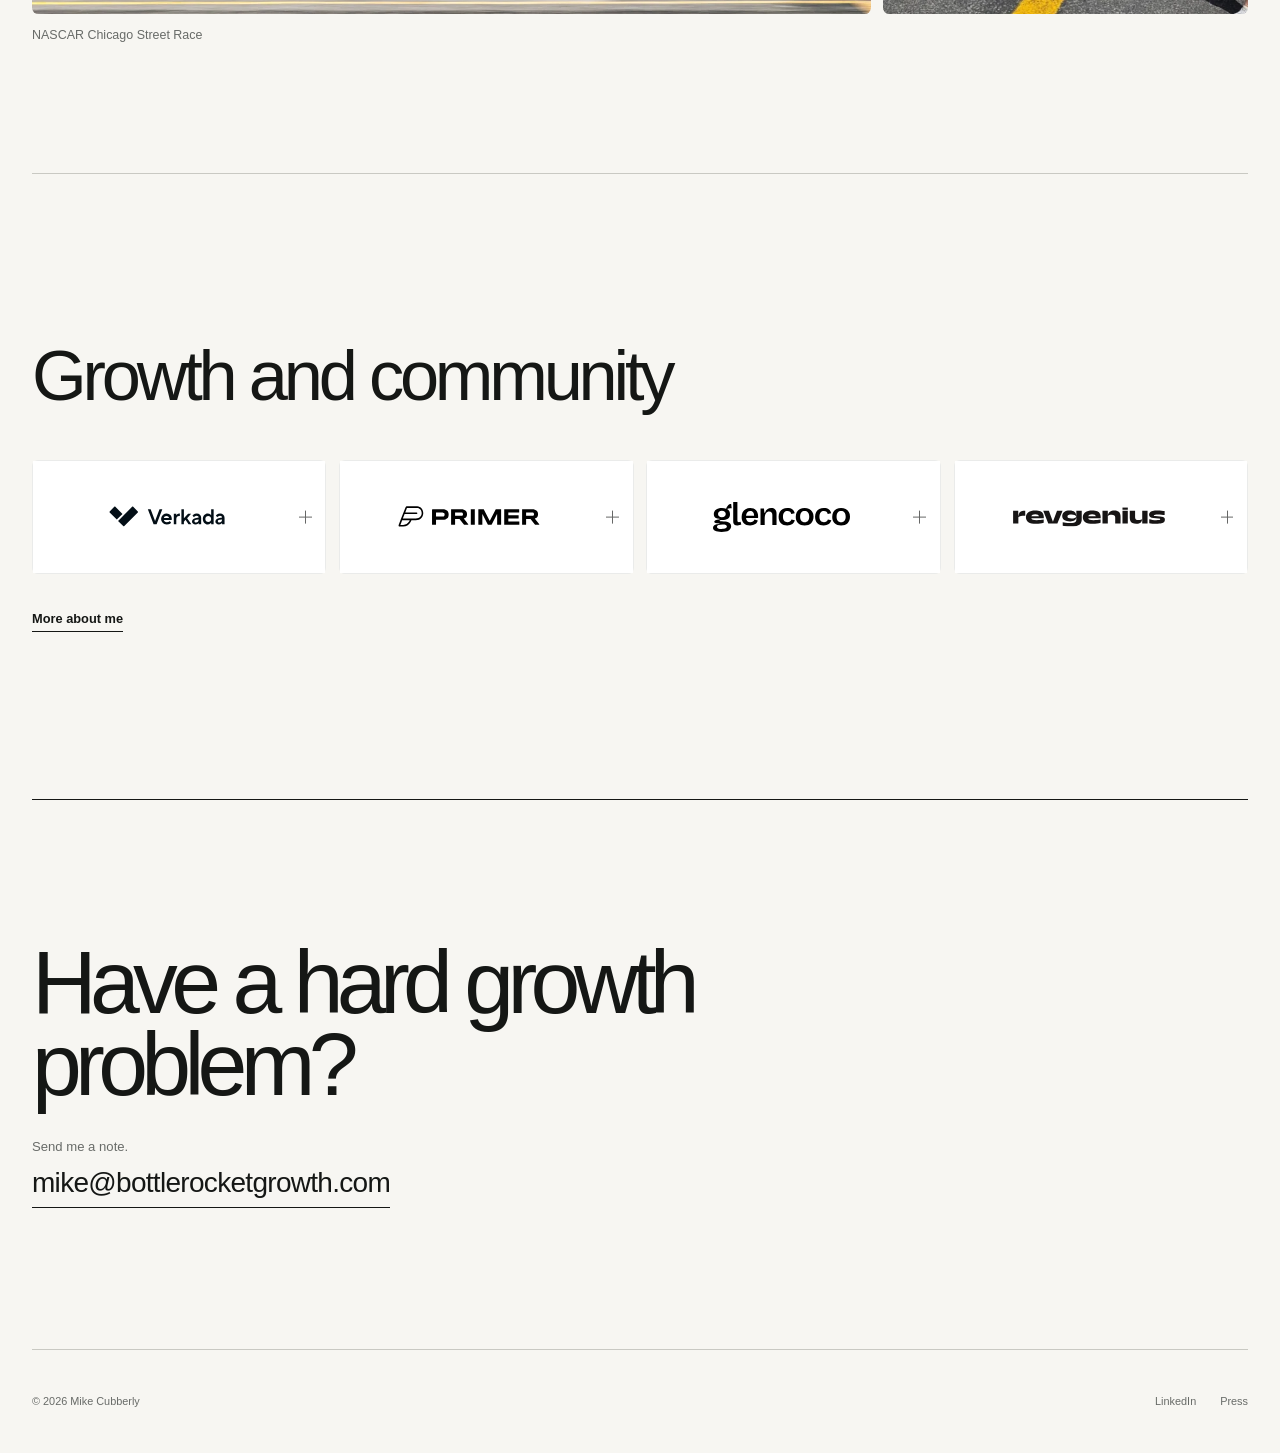
==== commit 8a8a7a79: "Highlight expanded experience cards and show portrait icon" ====
--- a/index.html
+++ b/index.html
@@ -19,7 +19,8 @@
   <meta name="twitter:title" content="Mike Cubberly | Founder and GTM Operator">
   <meta name="twitter:description" content="Founder and GTM operator based in Chicago.">
   <meta name="twitter:image" content="https://mikecubberly.com/og.png?v=2">
-  <link rel="stylesheet" href="/styles.css?v=7">
+  <link rel="icon" type="image/png" sizes="64x64" href="/mike-cubberly-favicon.png">
+  <link rel="stylesheet" href="/styles.css?v=8">
   <script type="application/ld+json">
   {
     "@context": "https://schema.org",
@@ -68,7 +69,7 @@
 </head>
 <body>
   <header class="site-header">
-    <a class="brand" href="/">Mike Cubberly</a>
+    <a class="brand" href="/"><img class="brand-avatar" src="/mike-cubberly-favicon.png" alt="" width="26" height="26">Mike Cubberly</a>
     <nav class="site-nav" aria-label="Main navigation">
       <a href="#work">Work</a>
       <a href="/about.html">About</a>
--- a/styles.css
+++ b/styles.css
@@ -61,9 +61,18 @@
 }
 
 .brand {
+  display: inline-flex;
+  align-items: center;
+  gap: 0.4rem;
   font-size: 0.78rem;
   font-weight: 600;
   letter-spacing: -0.01em;
+}
+
+.brand-avatar {
+  width: 1.65rem;
+  height: 1.65rem;
+  flex: none;
 }
 
 .site-nav {
@@ -299,6 +308,7 @@
   padding: 0.85rem 2.35rem 0.85rem 0.85rem;
   place-items: center;
   border-radius: inherit;
+  background: #fff;
   cursor: pointer;
   list-style: none;
 }
@@ -307,9 +317,13 @@
   display: none;
 }
 
-.experience-card summary:hover,
+.experience-card:not([open]) summary:hover {
+  background: #15171508;
+}
+
 .experience-card[open] summary {
-  background: #15171508;
+  background: #262142;
+  color: #fff;
 }
 
 .experience-toggle {
@@ -352,18 +366,12 @@
   object-fit: contain;
 }
 
-.experience-logo-primer summary {
-  background: #262142;
-  color: #fff;
-}
-
-.experience-logo-primer {
-  background: #262142;
-}
-
-.experience-logo-primer summary:hover,
-.experience-logo-primer[open] summary {
-  background: #352e56;
+.experience-logo-primer img {
+  filter: brightness(0);
+}
+
+.experience-card[open] summary img {
+  filter: brightness(0) invert(1);
 }
 
 .experience-detail {
@@ -648,14 +656,6 @@
       border-radius: 0.4rem;
     }
 
-    .experience-card:not(.experience-logo-primer) summary {
-      background: #fff;
-    }
-
-    .experience-card:not(.experience-logo-primer)[open] summary {
-      background: #eeede9;
-    }
-
     .experience-detail {
       grid-column: 1 / -1;
       order: 1;
